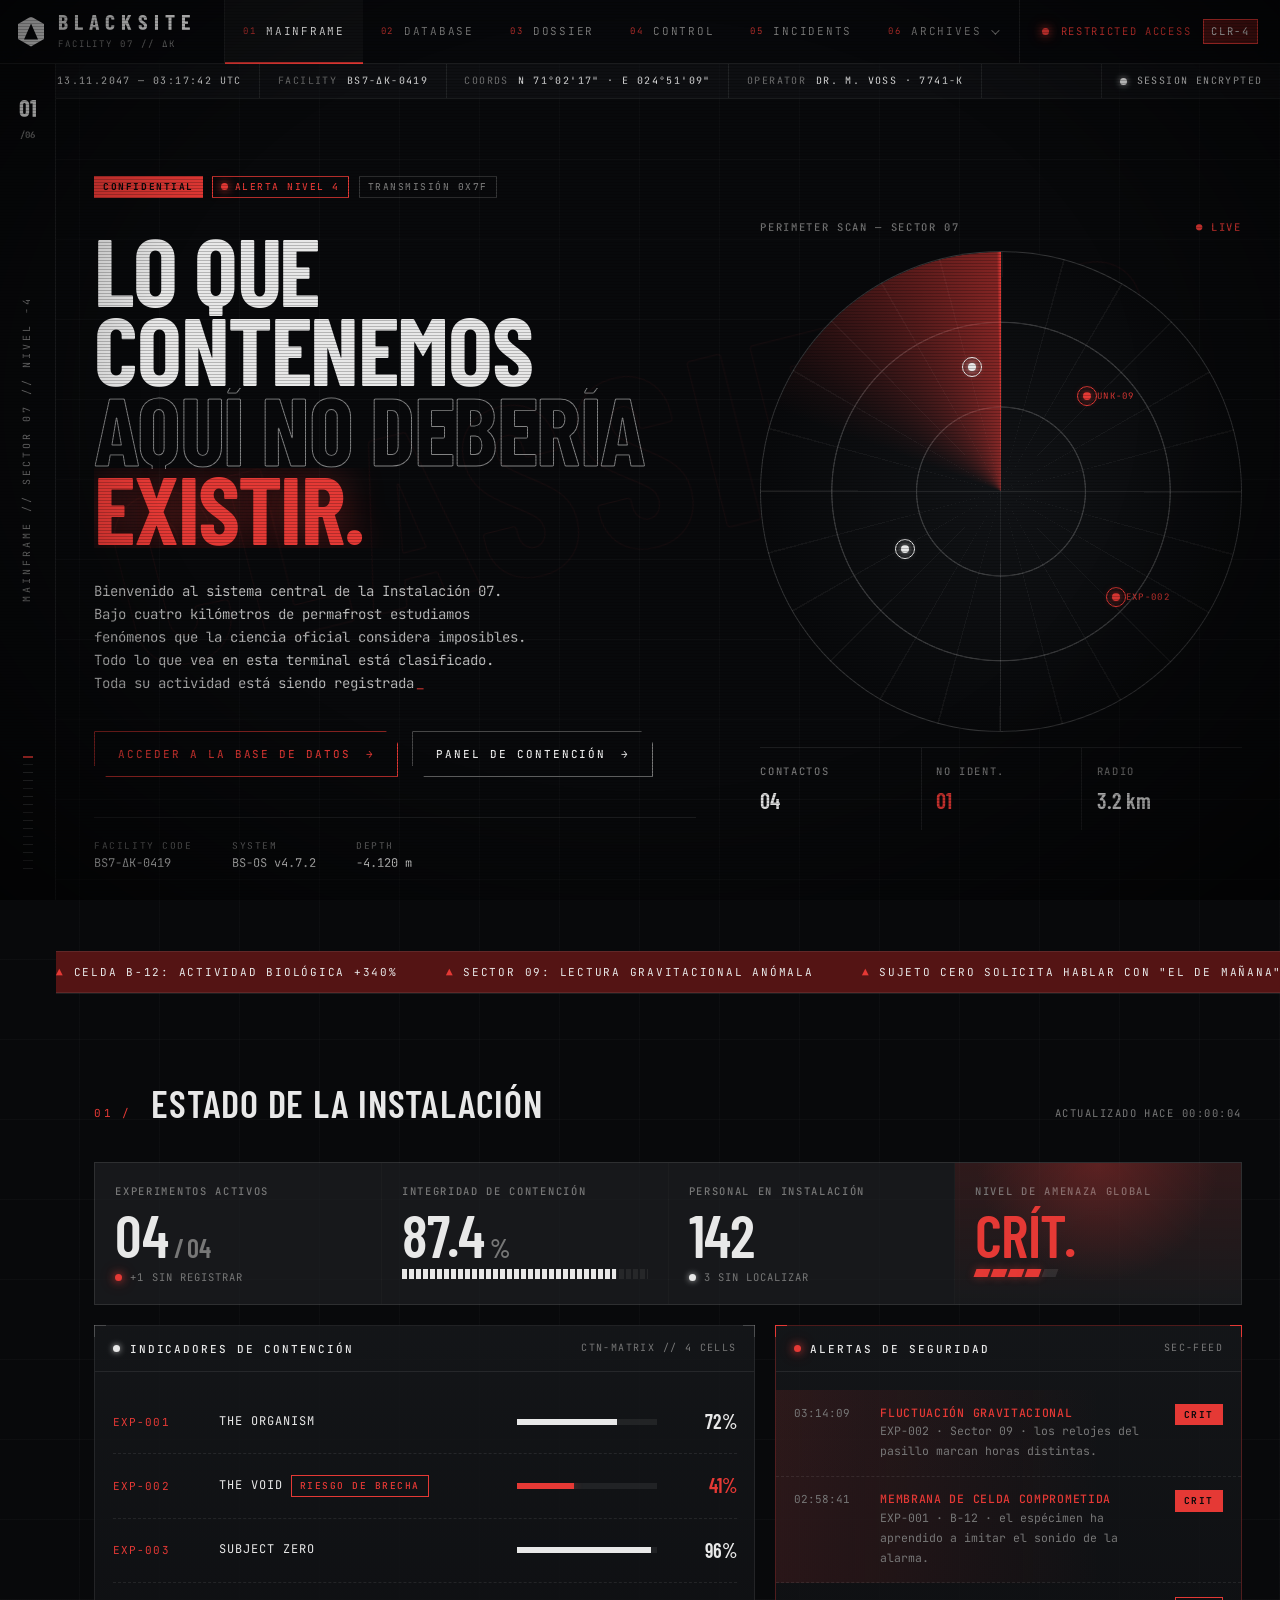
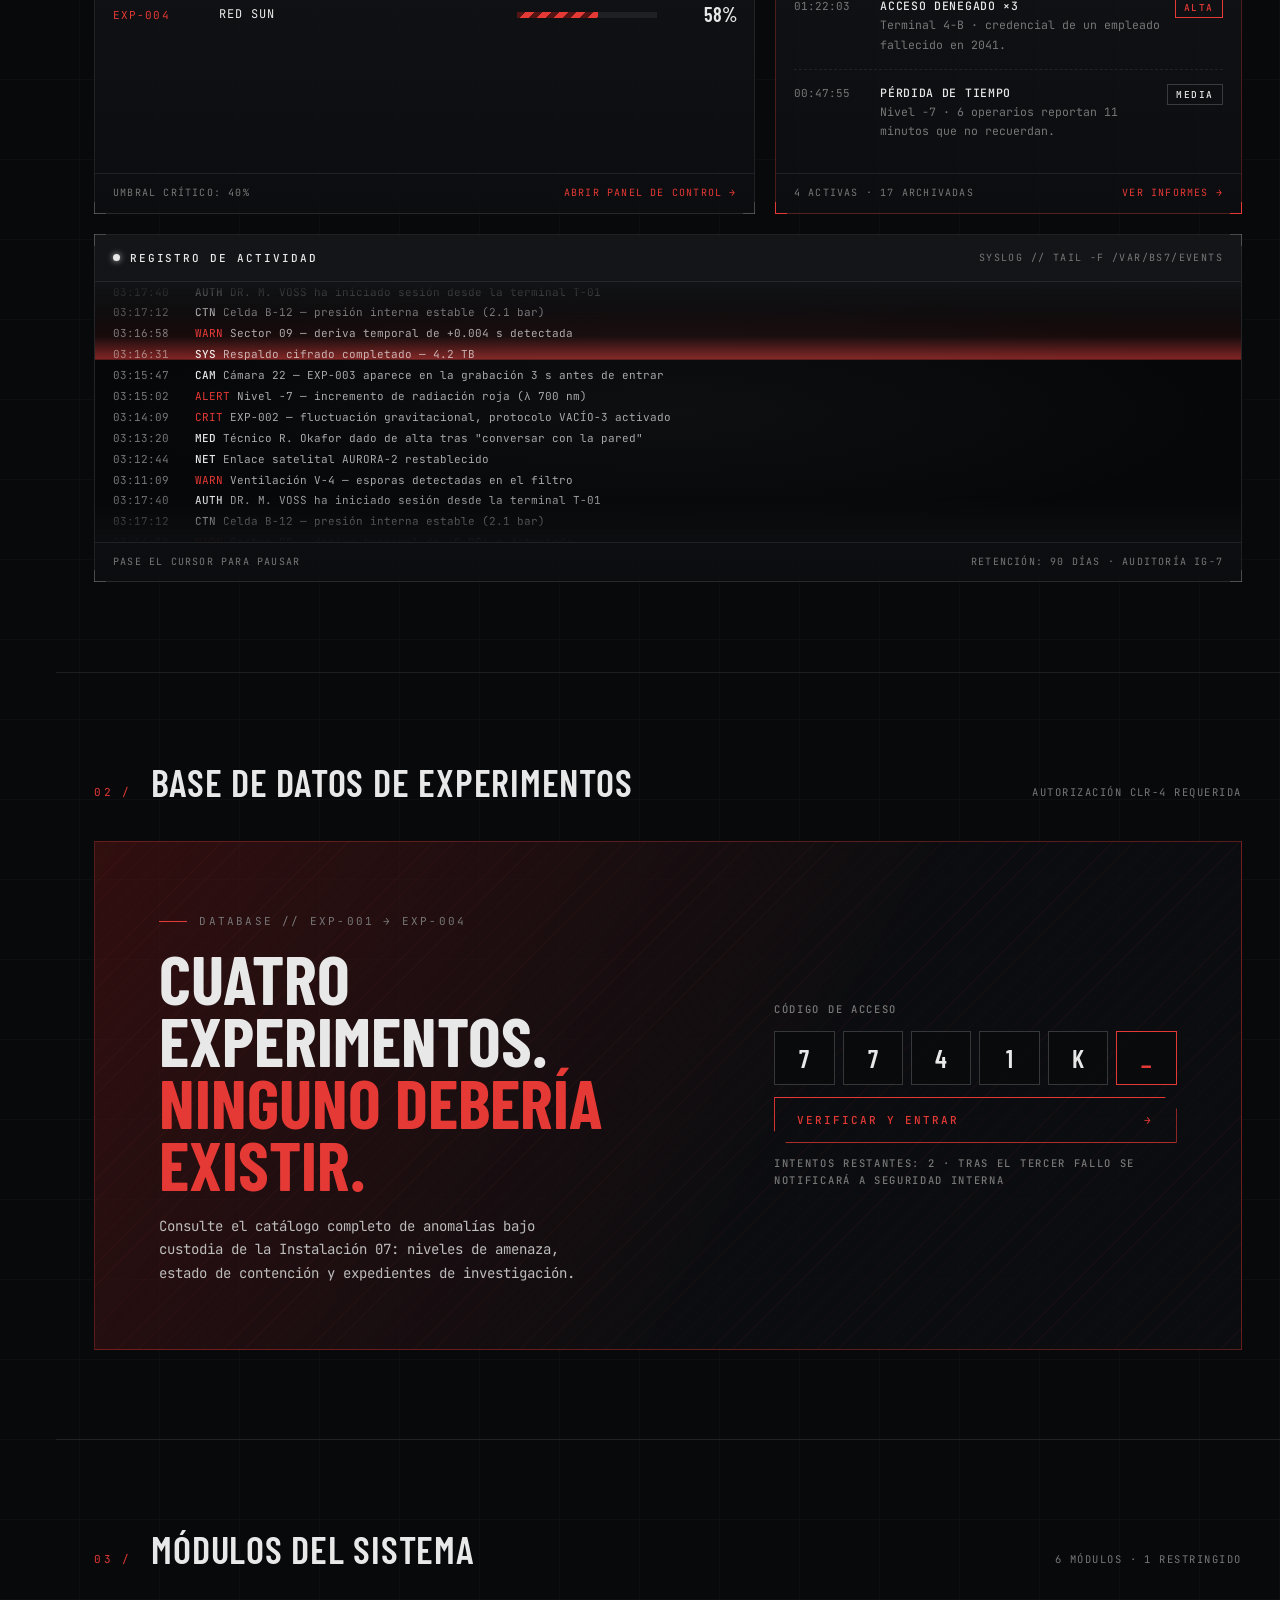
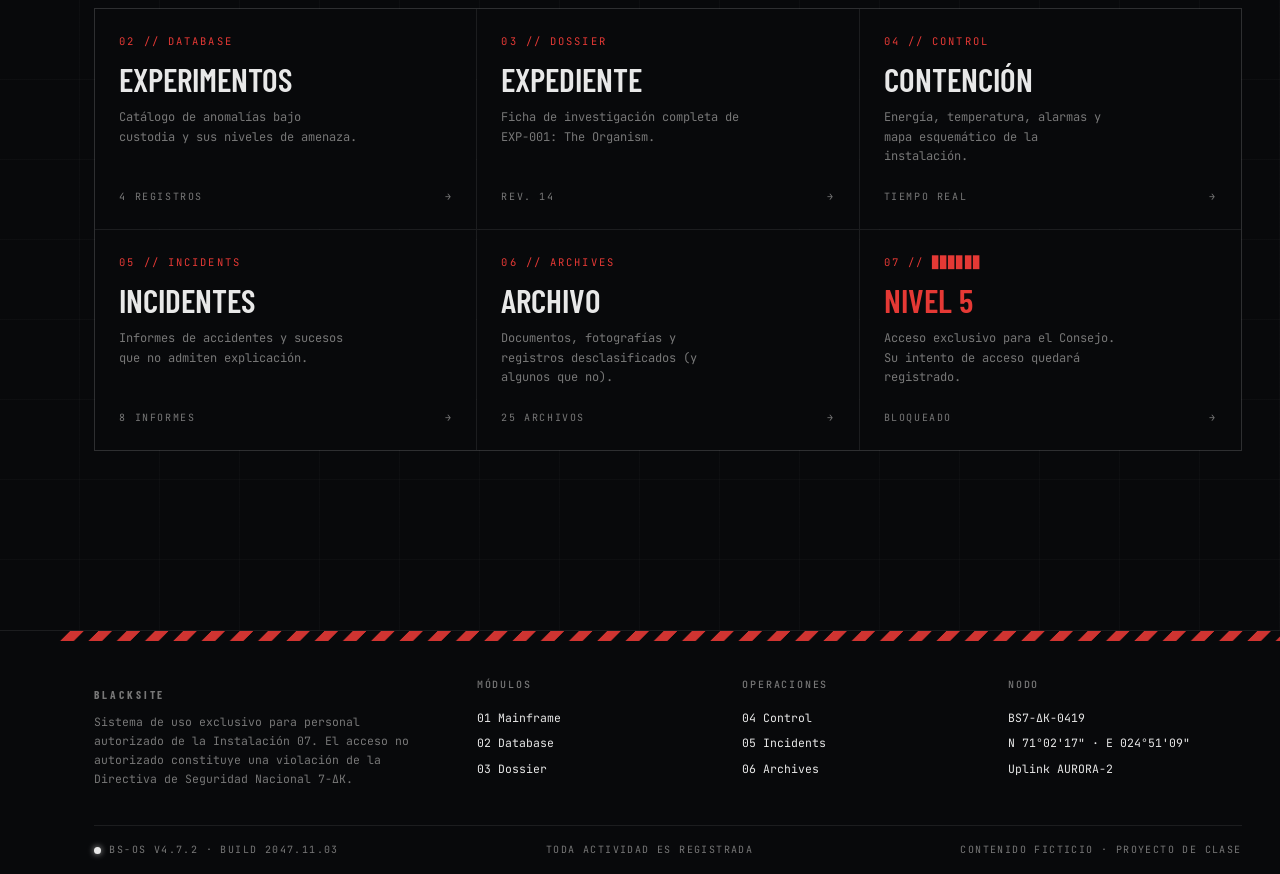
==== index.html @ 1d500f85 "feat: initial commit" ====
<!DOCTYPE html>
<html lang="es">
<head>
  <meta charset="UTF-8">
  <meta name="viewport" content="width=device-width, initial-scale=1">
  <meta name="description" content="BLACKSITE — Sistema interno de la Instalación 07. Acceso restringido.">
  <title>MAINFRAME · BLACKSITE</title>
  <link rel="preconnect" href="https://fonts.googleapis.com">
  <link rel="preconnect" href="https://fonts.gstatic.com" crossorigin>
  <link rel="stylesheet" href="https://fonts.googleapis.com/css2?family=Barlow+Condensed:wght@400;500;600;700&family=JetBrains+Mono:wght@400;500;700&display=swap">
  <link rel="stylesheet" href="css/style.css">
</head>
<body>

  <a class="skip-link" href="#main">Saltar al contenido</a>

  <!-- Secuencia de arranque del sistema (solo en el Mainframe) -->
  <div class="boot" aria-hidden="true">
    <div class="boot__inner">
      <p class="boot__logo">BLACKSITE</p>
      <p class="boot__line">&gt; INIT KERNEL ............ <span>BS-OS 4.7.2</span></p>
      <p class="boot__line">&gt; VERIFYING BIOMETRICS ... <span>OK</span></p>
      <p class="boot__line">&gt; CLEARANCE LEVEL ....... <span>4 / 5</span></p>
      <p class="boot__line">&gt; DECRYPTING MAINFRAME .. <span>AES-1024</span></p>
      <p class="boot__line">&gt; WARNING: 1 ANOMALÍA SIN REGISTRAR EN SECTOR 09</p>
      <div class="boot__bar"></div>
    </div>
  </div>
  <div class="loadbar" aria-hidden="true"></div>
  <div class="watermark" aria-hidden="true">CLASSIFIED</div>

  <!-- ===================== BARRA SUPERIOR ===================== -->
  <header class="topbar">
    <a class="brand" href="index.html" aria-label="BLACKSITE — volver al Mainframe">
      <span class="brand__mark" aria-hidden="true"></span>
      <span>
        <span class="brand__name">BLACKSITE</span>
        <span class="brand__sub">FACILITY 07 // ΔK</span>
      </span>
    </a>

    <input type="checkbox" id="nav-toggle" class="nav-toggle" aria-label="Abrir menú">
    <label for="nav-toggle" class="nav-burger" aria-hidden="true"><span class="nav-burger__icon"></span>MENU</label>

    <nav class="nav" aria-label="Navegación principal">
      <ul class="nav__list">
        <li class="nav__item"><a class="nav__link" href="index.html" aria-current="page"><span class="nav__num">01</span>Mainframe</a></li>
        <li class="nav__item"><a class="nav__link" href="experiments.html"><span class="nav__num">02</span>Database</a></li>
        <li class="nav__item"><a class="nav__link" href="dossier.html"><span class="nav__num">03</span>Dossier</a></li>
        <li class="nav__item"><a class="nav__link" href="control.html"><span class="nav__num">04</span>Control</a></li>
        <li class="nav__item"><a class="nav__link" href="incidents.html"><span class="nav__num">05</span>Incidents</a></li>
        <li class="nav__item nav__item--drop">
          <a class="nav__link" href="archives.html" aria-haspopup="true"><span class="nav__num">06</span>Archives <span class="nav__caret" aria-hidden="true"></span></a>
          <div class="dropdown">
            <a class="dropdown__link" href="archives.html#documents"><span>06.1</span>Documentos<span>12</span></a>
            <a class="dropdown__link" href="archives.html#photos"><span>06.2</span>Fotografías<span>06</span></a>
            <a class="dropdown__link" href="archives.html#logs"><span>06.3</span>Registros de audio<span>03</span></a>
            <a class="dropdown__link" href="archives.html#locked"><span>06.4</span>Expedientes bloqueados<span>04</span></a>
          </div>
        </li>
      </ul>
    </nav>

    <div class="access" role="status">
      <span class="led led--red led--blink" aria-hidden="true"></span>
      <span class="access__text">Restricted access</span>
      <span class="access__lvl">CLR-4</span>
    </div>
  </header>

  <!-- Metabarra: fecha, código de instalación, coordenadas -->
  <div class="metabar" aria-label="Datos de sesión">
    <div class="metabar__item"><span class="metabar__key">Date</span><span class="metabar__val">13.11.2047 — 03:17:42 UTC</span></div>
    <div class="metabar__item"><span class="metabar__key">Facility</span><span class="metabar__val">BS7-ΔK-0419</span></div>
    <div class="metabar__item"><span class="metabar__key">Coords</span><span class="metabar__val">N 71°02'17" · E 024°51'09"</span></div>
    <div class="metabar__item"><span class="metabar__key">Operator</span><span class="metabar__val">DR. M. VOSS · 7741-K</span></div>
    <div class="metabar__item"><span class="led led--on led--pulse" aria-hidden="true"></span><span class="metabar__val">Session encrypted</span></div>
  </div>

  <!-- Raíl lateral -->
  <aside class="rail" aria-hidden="true">
    <span class="rail__num">01<small>/06</small></span>
    <span class="rail__text">Mainframe // Sector 07 // Nivel −4</span>
    <span class="rail__ticks"></span>
  </aside>

  <main id="main" class="page">

    <!-- ===================== HERO ===================== -->
    <section class="hero container" aria-labelledby="hero-title">
      <div class="hero__grid">
        <div class="hero__copy">
          <div class="hero__status">
            <span class="tag tag--solid">Confidential</span>
            <span class="tag tag--red"><span class="led led--red led--blink" aria-hidden="true"></span>Alerta nivel 4</span>
            <span class="tag tag--ghost">Transmisión 0x7F</span>
          </div>

          <h1 id="hero-title" class="hero__title">
            <span class="line">Lo que contenemos</span>
            <span class="line line--outline">aquí no debería</span>
            <span class="line"><span class="glitch text-red" data-text="existir.">existir.</span></span>
          </h1>

          <p class="hero__lead">
            Bienvenido al sistema central de la Instalación 07. Bajo cuatro kilómetros de
            permafrost estudiamos fenómenos que la ciencia oficial considera imposibles.
            Todo lo que vea en esta terminal está clasificado. Toda su actividad está siendo
            registrada<span class="cursor"></span>
          </p>

          <div class="hero__actions">
            <a class="btn btn--primary" href="experiments.html">Acceder a la base de datos <span class="btn__arrow" aria-hidden="true">→</span></a>
            <a class="btn btn--ghost" href="control.html">Panel de contención <span class="btn__arrow" aria-hidden="true">→</span></a>
          </div>

          <dl class="hero__codes">
            <div><dt>Facility code</dt><dd>BS7-ΔK-0419</dd></div>
            <div><dt>System</dt><dd>BS-OS v4.7.2</dd></div>
            <div><dt>Depth</dt><dd>−4.120 m</dd></div>
          </dl>
        </div>

        <!-- Radar de perímetro -->
        <div class="hero__visual" aria-label="Escáner de perímetro del sector 07">
          <div class="hero__visual-meta">
            <span class="label">Perimeter scan — sector 07</span>
            <span class="label text-red blink">● Live</span>
          </div>
          <div class="radar" role="img" aria-label="Radar con tres señales detectadas, una sin identificar">
            <div class="radar__sweep"></div>
            <span class="radar__blip" style="--x:68%; --y:30%; --d:.5s"></span>
            <span class="radar__label" style="--x:68%; --y:30%">UNK-09</span>
            <span class="radar__blip radar__blip--white" style="--x:30%; --y:62%; --d:2.4s"></span>
            <span class="radar__blip radar__blip--white" style="--x:44%; --y:24%; --d:3.6s"></span>
            <span class="radar__blip" style="--x:74%; --y:72%; --d:1.2s"></span>
            <span class="radar__label" style="--x:74%; --y:72%">EXP-002</span>
          </div>
          <div class="hero__visual-foot">
            <div><span class="label">Contactos</span><strong>04</strong></div>
            <div><span class="label">No ident.</span><strong class="text-red">01</strong></div>
            <div><span class="label">Radio</span><strong>3.2 km</strong></div>
          </div>
        </div>
      </div>
    </section>

    <!-- Ticker de alertas -->
    <div class="ticker" aria-label="Alertas en curso">
      <div class="ticker__track">
        <span>Celda B-12: actividad biológica +340%</span>
        <span>Sector 09: lectura gravitacional anómala</span>
        <span>Sujeto cero solicita hablar con "el de mañana"</span>
        <span>Nivel −7: el sol rojo ha vuelto a salir a las 03:00</span>
        <span>Puerta 7-C sellada por protocolo</span>
        <span>Recordatorio: no mire directamente a EXP-002</span>
        <span aria-hidden="true">Celda B-12: actividad biológica +340%</span>
        <span aria-hidden="true">Sector 09: lectura gravitacional anómala</span>
        <span aria-hidden="true">Sujeto cero solicita hablar con "el de mañana"</span>
        <span aria-hidden="true">Nivel −7: el sol rojo ha vuelto a salir a las 03:00</span>
        <span aria-hidden="true">Puerta 7-C sellada por protocolo</span>
        <span aria-hidden="true">Recordatorio: no mire directamente a EXP-002</span>
      </div>
    </div>

    <!-- ===================== 01 · ESTADO DE LA INSTALACIÓN ===================== -->
    <section class="section container" aria-labelledby="status-title">
      <header class="section-head">
        <span class="section-head__num">01 /</span>
        <h2 id="status-title" class="section-head__title">Estado de la instalación</h2>
        <span class="section-head__meta">Actualizado hace 00:00:04</span>
      </header>

      <div class="stats-grid">
        <article class="stat">
          <span class="label">Experimentos activos</span>
          <span class="stat__value">04<span class="stat__unit">/ 04</span></span>
          <span class="stat__note"><span class="led led--red led--blink" aria-hidden="true"></span>+1 sin registrar</span>
        </article>
        <article class="stat">
          <span class="label">Integridad de contención</span>
          <span class="stat__value">87.4<span class="stat__unit">%</span></span>
          <div class="bar bar--seg bar--live"><span class="bar__fill" style="--value:87%"></span></div>
        </article>
        <article class="stat">
          <span class="label">Personal en instalación</span>
          <span class="stat__value">142</span>
          <span class="stat__note"><span class="led led--on" aria-hidden="true"></span>3 sin localizar</span>
        </article>
        <article class="stat stat--alert alarm-flash">
          <span class="label">Nivel de amenaza global</span>
          <span class="stat__value">CRÍT.</span>
          <span class="threat" data-level="4" aria-label="Amenaza 4 de 5"><span></span><span></span><span></span><span></span><span></span></span>
        </article>
      </div>

      <div class="home-grid">
        <!-- Indicadores de contención -->
        <article class="panel home-grid__containment">
          <header class="panel__head">
            <h3 class="panel__title"><span class="led led--on" aria-hidden="true"></span>Indicadores de contención</h3>
            <span class="panel__code">CTN-MATRIX // 4 CELLS</span>
          </header>
          <div class="panel__body">
            <div class="containment-row">
              <span class="containment-row__id">EXP-001</span>
              <span class="containment-row__name">The Organism</span>
              <div class="bar bar--live"><span class="bar__fill" style="--value:72%"></span></div>
              <span class="containment-row__pct">72%</span>
            </div>
            <div class="containment-row">
              <span class="containment-row__id">EXP-002</span>
              <span class="containment-row__name">The Void <span class="tag tag--red">Riesgo de brecha</span></span>
              <div class="bar bar--red bar--live"><span class="bar__fill" style="--value:41%; --delay:.4s"></span></div>
              <span class="containment-row__pct text-red">41%</span>
            </div>
            <div class="containment-row">
              <span class="containment-row__id">EXP-003</span>
              <span class="containment-row__name">Subject Zero</span>
              <div class="bar"><span class="bar__fill" style="--value:96%; --delay:.6s"></span></div>
              <span class="containment-row__pct">96%</span>
            </div>
            <div class="containment-row">
              <span class="containment-row__id">EXP-004</span>
              <span class="containment-row__name">Red Sun</span>
              <div class="bar bar--striped"><span class="bar__fill" style="--value:58%; --delay:.8s"></span></div>
              <span class="containment-row__pct">58%</span>
            </div>
          </div>
          <footer class="panel__foot">
            <span>Umbral crítico: 40%</span>
            <a href="control.html" class="text-red">Abrir panel de control →</a>
          </footer>
        </article>

        <!-- Alertas de seguridad -->
        <article class="panel panel--alert home-grid__alerts">
          <header class="panel__head">
            <h3 class="panel__title"><span class="led led--red led--blink" aria-hidden="true"></span>Alertas de seguridad</h3>
            <span class="panel__code">SEC-FEED</span>
          </header>
          <div class="panel__body">
            <ul class="alert-list">
              <li class="alert alert--critical">
                <time class="alert__time">03:14:09</time>
                <p class="alert__msg"><strong>Fluctuación gravitacional</strong><span>EXP-002 · Sector 09 · los relojes del pasillo marcan horas distintas.</span></p>
                <span class="tag tag--solid">Crit</span>
              </li>
              <li class="alert alert--critical">
                <time class="alert__time">02:58:41</time>
                <p class="alert__msg"><strong>Membrana de celda comprometida</strong><span>EXP-001 · B-12 · el espécimen ha aprendido a imitar el sonido de la alarma.</span></p>
                <span class="tag tag--solid">Crit</span>
              </li>
              <li class="alert">
                <time class="alert__time">01:22:03</time>
                <p class="alert__msg"><strong>Acceso denegado ×3</strong><span>Terminal 4-B · credencial de un empleado fallecido en 2041.</span></p>
                <span class="tag tag--red">Alta</span>
              </li>
              <li class="alert">
                <time class="alert__time">00:47:55</time>
                <p class="alert__msg"><strong>Pérdida de tiempo</strong><span>Nivel −7 · 6 operarios reportan 11 minutos que no recuerdan.</span></p>
                <span class="tag">Media</span>
              </li>
            </ul>
          </div>
          <footer class="panel__foot">
            <span>4 activas · 17 archivadas</span>
            <a href="incidents.html" class="text-red">Ver informes →</a>
          </footer>
        </article>

        <!-- Registro de actividad (pantalla de monitorización) -->
        <article class="panel home-grid__log">
          <header class="panel__head">
            <h3 class="panel__title"><span class="led led--on led--pulse" aria-hidden="true"></span>Registro de actividad</h3>
            <span class="panel__code">SYSLOG // TAIL -F /VAR/BS7/EVENTS</span>
          </header>
          <div class="monitor scan" aria-label="Registro de eventos del sistema">
            <div class="monitor__feed">
              <p class="monitor__line"><time>03:17:40</time><span><b>AUTH</b> DR. M. VOSS ha iniciado sesión desde la terminal T-01</span></p>
              <p class="monitor__line"><time>03:17:12</time><span><b>CTN</b> Celda B-12 — presión interna estable (2.1 bar)</span></p>
              <p class="monitor__line"><time>03:16:58</time><span><em>WARN</em> Sector 09 — deriva temporal de +0.004 s detectada</span></p>
              <p class="monitor__line"><time>03:16:31</time><span><b>SYS</b> Respaldo cifrado completado — 4.2 TB</span></p>
              <p class="monitor__line"><time>03:15:47</time><span><b>CAM</b> Cámara 22 — EXP-003 aparece en la grabación 3 s antes de entrar</span></p>
              <p class="monitor__line"><time>03:15:02</time><span><em>ALERT</em> Nivel −7 — incremento de radiación roja (λ 700 nm)</span></p>
              <p class="monitor__line"><time>03:14:09</time><span><em>CRIT</em> EXP-002 — fluctuación gravitacional, protocolo VACÍO-3 activado</span></p>
              <p class="monitor__line"><time>03:13:20</time><span><b>MED</b> Técnico R. Okafor dado de alta tras "conversar con la pared"</span></p>
              <p class="monitor__line"><time>03:12:44</time><span><b>NET</b> Enlace satelital AURORA-2 restablecido</span></p>
              <p class="monitor__line"><time>03:11:09</time><span><em>WARN</em> Ventilación V-4 — esporas detectadas en el filtro</span></p>
              <!-- Duplicado para el scroll infinito -->
              <p class="monitor__line" aria-hidden="true"><time>03:17:40</time><span><b>AUTH</b> DR. M. VOSS ha iniciado sesión desde la terminal T-01</span></p>
              <p class="monitor__line" aria-hidden="true"><time>03:17:12</time><span><b>CTN</b> Celda B-12 — presión interna estable (2.1 bar)</span></p>
              <p class="monitor__line" aria-hidden="true"><time>03:16:58</time><span><em>WARN</em> Sector 09 — deriva temporal de +0.004 s detectada</span></p>
              <p class="monitor__line" aria-hidden="true"><time>03:16:31</time><span><b>SYS</b> Respaldo cifrado completado — 4.2 TB</span></p>
              <p class="monitor__line" aria-hidden="true"><time>03:15:47</time><span><b>CAM</b> Cámara 22 — EXP-003 aparece en la grabación 3 s antes de entrar</span></p>
              <p class="monitor__line" aria-hidden="true"><time>03:15:02</time><span><em>ALERT</em> Nivel −7 — incremento de radiación roja (λ 700 nm)</span></p>
              <p class="monitor__line" aria-hidden="true"><time>03:14:09</time><span><em>CRIT</em> EXP-002 — fluctuación gravitacional, protocolo VACÍO-3 activado</span></p>
              <p class="monitor__line" aria-hidden="true"><time>03:13:20</time><span><b>MED</b> Técnico R. Okafor dado de alta tras "conversar con la pared"</span></p>
              <p class="monitor__line" aria-hidden="true"><time>03:12:44</time><span><b>NET</b> Enlace satelital AURORA-2 restablecido</span></p>
              <p class="monitor__line" aria-hidden="true"><time>03:11:09</time><span><em>WARN</em> Ventilación V-4 — esporas detectadas en el filtro</span></p>
            </div>
          </div>
          <footer class="panel__foot">
            <span>Pase el cursor para pausar</span>
            <span>Retención: 90 días · Auditoría IG-7</span>
          </footer>
        </article>
      </div>
    </section>

    <!-- ===================== 02 · ACCESO A LA BASE DE DATOS ===================== -->
    <section class="section container" aria-labelledby="db-title">
      <header class="section-head">
        <span class="section-head__num">02 /</span>
        <h2 id="db-title" class="section-head__title">Base de datos de experimentos</h2>
        <span class="section-head__meta">Autorización CLR-4 requerida</span>
      </header>

      <div class="access-cta">
        <div>
          <span class="kicker">Database // EXP-001 → EXP-004</span>
          <p class="access-cta__title" style="margin-top:1rem">Cuatro experimentos.<br><span class="text-red">Ninguno debería existir.</span></p>
          <p class="page-lead" style="margin-top:1.25rem">
            Consulte el catálogo completo de anomalías bajo custodia de la Instalación 07:
            niveles de amenaza, estado de contención y expedientes de investigación.
          </p>
        </div>
        <div class="access-cta__keypad">
          <span class="label">Código de acceso</span>
          <div class="code-input" aria-hidden="true">
            <span>7</span><span>7</span><span>4</span><span>1</span><span>K</span><span>_</span>
          </div>
          <a class="btn btn--primary btn--block" href="experiments.html">Verificar y entrar <span class="btn__arrow" aria-hidden="true">→</span></a>
          <span class="label">Intentos restantes: 2 · Tras el tercer fallo se notificará a Seguridad Interna</span>
        </div>
      </div>
    </section>

    <!-- ===================== 03 · MÓDULOS DEL SISTEMA ===================== -->
    <section class="section container" aria-labelledby="mod-title">
      <header class="section-head">
        <span class="section-head__num">03 /</span>
        <h2 id="mod-title" class="section-head__title">Módulos del sistema</h2>
        <span class="section-head__meta">6 módulos · 1 restringido</span>
      </header>

      <nav class="modules" aria-label="Módulos">
        <a class="module" href="experiments.html">
          <span class="module__num">02 // DATABASE</span>
          <span class="module__name">Experimentos</span>
          <span class="module__desc">Catálogo de anomalías bajo custodia y sus niveles de amenaza.</span>
          <span class="module__go"><span>4 registros</span><span>→</span></span>
        </a>
        <a class="module" href="dossier.html">
          <span class="module__num">03 // DOSSIER</span>
          <span class="module__name">Expediente</span>
          <span class="module__desc">Ficha de investigación completa de EXP-001: The Organism.</span>
          <span class="module__go"><span>Rev. 14</span><span>→</span></span>
        </a>
        <a class="module" href="control.html">
          <span class="module__num">04 // CONTROL</span>
          <span class="module__name">Contención</span>
          <span class="module__desc">Energía, temperatura, alarmas y mapa esquemático de la instalación.</span>
          <span class="module__go"><span>Tiempo real</span><span>→</span></span>
        </a>
        <a class="module" href="incidents.html">
          <span class="module__num">05 // INCIDENTS</span>
          <span class="module__name">Incidentes</span>
          <span class="module__desc">Informes de accidentes y sucesos que no admiten explicación.</span>
          <span class="module__go"><span>8 informes</span><span>→</span></span>
        </a>
        <a class="module" href="archives.html">
          <span class="module__num">06 // ARCHIVES</span>
          <span class="module__name">Archivo</span>
          <span class="module__desc">Documentos, fotografías y registros desclasificados (y algunos que no).</span>
          <span class="module__go"><span>25 archivos</span><span>→</span></span>
        </a>
        <a class="module" href="archives.html#locked">
          <span class="module__num">07 // ██████</span>
          <span class="module__name text-red">Nivel 5</span>
          <span class="module__desc">Acceso exclusivo para el Consejo. Su intento de acceso quedará registrado.</span>
          <span class="module__go"><span>Bloqueado</span><span>→</span></span>
        </a>
      </nav>
    </section>

  </main>

  <!-- ===================== BARRA DE ESTADO ===================== -->
  <footer class="statusbar">
    <div class="hazard" aria-hidden="true"></div>
    <div class="container">
      <div class="statusbar__grid">
        <div>
          <p class="statusbar__brand">BLACKSITE</p>
          <p>Sistema de uso exclusivo para personal autorizado de la Instalación 07. El acceso no autorizado constituye una violación de la Directiva de Seguridad Nacional 7-ΔK.</p>
        </div>
        <div>
          <h4>Módulos</h4>
          <ul>
            <li><a href="index.html">01 Mainframe</a></li>
            <li><a href="experiments.html">02 Database</a></li>
            <li><a href="dossier.html">03 Dossier</a></li>
          </ul>
        </div>
        <div>
          <h4>Operaciones</h4>
          <ul>
            <li><a href="control.html">04 Control</a></li>
            <li><a href="incidents.html">05 Incidents</a></li>
            <li><a href="archives.html">06 Archives</a></li>
          </ul>
        </div>
        <div>
          <h4>Nodo</h4>
          <ul>
            <li>BS7-ΔK-0419</li>
            <li>N 71°02'17" · E 024°51'09"</li>
            <li>Uplink AURORA-2</li>
          </ul>
        </div>
      </div>
      <div class="statusbar__bottom">
        <span><span class="led led--on led--pulse" aria-hidden="true"></span>BS-OS v4.7.2 · Build 2047.11.03</span>
        <span>Toda actividad es registrada</span>
        <span>Contenido ficticio · Proyecto de clase</span>
      </div>
    </div>
  </footer>

</body>
</html>
---- css/style.css ----
/* ==========================================================================
   PROJECT: BLACKSITE — Sistema interno de la Instalación 07
   Hoja de estilos única · HTML5 + CSS3 vanilla · sin JavaScript
   --------------------------------------------------------------------------
   ÍNDICE
   00. Tokens de diseño (variables)
   01. Reset y base
   02. Efectos globales (scanlines, viñeta, marca de agua, transiciones,
       arranque del sistema, barra de carga)
   03. Tipografía y utilidades (label, glitch, parpadeo, censura)
   04. Layout (contenedor, secciones, raíl lateral, cabeceras de página)
   05. Barra superior y navegación (dropdown + menú móvil con :checked)
   06. Metabarra (fecha, código de instalación, coordenadas)
   07. Componentes (panel, tag, LED, botones, barras, gauges, monitor,
       radar, baliza, cinta de peligro, modal :target, desplegables,
       interruptores, selector segmentado, sello, visuales)
   08. Página · Mainframe (index)
   09. Página · Database (experiments)
   10. Página · Dossier
   11. Página · Containment Control
   12. Página · Incident Reports
   13. Página · Classified Archives
   14. Barra de estado (footer)
   15. Responsive
   16. Movimiento reducido
   ========================================================================== */


/* ==========================================================================
   00. TOKENS DE DISEÑO
   ========================================================================== */
:root {
  /* Paleta oficial */
  --black: #08090B;
  --graphite: #15171A;
  --steel: #777777;
  --white: #E8E8E8;
  --red: #E53935;
  --red-deep: #541414;

  /* Derivados */
  --ink: #0D0E11;
  --line: rgba(232, 232, 232, .09);
  --line-strong: rgba(232, 232, 232, .2);
  --red-glow: rgba(229, 57, 53, .45);
  --red-soft: rgba(229, 57, 53, .12);
  --accent: var(--red);

  /* Tipografía */
  --font-mono: "JetBrains Mono", ui-monospace, "SFMono-Regular", Menlo, Consolas, monospace;
  --font-cond: "Barlow Condensed", "Arial Narrow", "Roboto Condensed", sans-serif-condensed, sans-serif;

  /* Medidas */
  --topbar-h: 64px;
  --rail-w: 56px;
  --gutter: clamp(16px, 3vw, 40px);
  --maxw: 1440px;
  --radius: 2px;

  /* Movimiento */
  --ease-out: cubic-bezier(.2, .8, .2, 1);
  --ease-snap: cubic-bezier(.7, 0, .2, 1);

  color-scheme: dark;
}

/* Propiedad registrada: permite ANIMAR un número (gauges circulares) */
@property --p {
  syntax: "<number>";
  inherits: true;
  initial-value: 0;
}


/* ==========================================================================
   01. RESET Y BASE
   ========================================================================== */
*,
*::before,
*::after { box-sizing: border-box; }

* { margin: 0; padding: 0; }

html {
  scroll-behavior: smooth;
  -webkit-text-size-adjust: 100%;
  background: var(--black);
}

body {
  min-height: 100vh;
  font-family: var(--font-mono);
  font-size: 14px;
  line-height: 1.65;
  color: var(--white);
  background-color: var(--black);
  /* Retícula técnica muy sutil de fondo */
  background-image:
    linear-gradient(rgba(232, 232, 232, .022) 1px, transparent 1px),
    linear-gradient(90deg, rgba(232, 232, 232, .022) 1px, transparent 1px);
  background-size: 80px 80px;
  background-position: -1px -1px;
  overflow-x: hidden;
  -webkit-font-smoothing: antialiased;
}

img, svg { display: block; max-width: 100%; }
a { color: inherit; text-decoration: none; }
ul, ol { list-style: none; }
button, input, select { font: inherit; color: inherit; }
table { border-collapse: collapse; width: 100%; }

::selection { background: var(--red); color: var(--black); }

/* Foco visible coherente en todo el sistema */
:focus-visible {
  outline: 1px solid var(--red);
  outline-offset: 3px;
}

/* Oculto visualmente pero accesible (inputs de los trucos CSS) */
.visually-hidden {
  position: absolute !important;
  width: 1px; height: 1px;
  overflow: hidden;
  clip-path: inset(50%);
  white-space: nowrap;
}

.skip-link {
  position: fixed;
  top: 8px; left: 8px;
  z-index: 3000;
  padding: .5rem 1rem;
  background: var(--red);
  color: var(--black);
  font-weight: 700;
  transform: translateY(-200%);
  transition: transform .2s;
}
.skip-link:focus { transform: none; }


/* ==========================================================================
   02. EFECTOS GLOBALES
   ========================================================================== */

/* Scanlines de monitor CRT sobre toda la interfaz */
body::before {
  content: "";
  position: fixed;
  inset: 0;
  z-index: 2000;
  pointer-events: none;
  background: repeating-linear-gradient(
    to bottom,
    transparent 0 2px,
    rgba(0, 0, 0, .22) 2px 3px
  );
  mix-blend-mode: multiply;
  animation: crt-flicker 6s steps(1) infinite;
}

/* Viñeta: oscurece los bordes de la "pantalla" */
body::after {
  content: "";
  position: fixed;
  inset: 0;
  z-index: 1999;
  pointer-events: none;
  background: radial-gradient(ellipse at 50% 45%, transparent 55%, rgba(0, 0, 0, .65) 100%);
}

@keyframes crt-flicker {
  0%, 100% { opacity: 1; }
  48%      { opacity: .85; }
  49%      { opacity: 1; }
  92%      { opacity: .9; }
}

/* Marca de agua CLASSIFIED (texto hueco, gigante y girado) */
.watermark {
  position: fixed;
  top: 50%;
  left: 50%;
  z-index: 0;
  pointer-events: none;
  font-family: var(--font-cond);
  font-weight: 700;
  font-size: clamp(6rem, 19vw, 22rem);
  line-height: 1;
  letter-spacing: .04em;
  color: transparent;
  -webkit-text-stroke: 1px rgba(229, 57, 53, .07);
  transform: translate(-50%, -50%) rotate(-14deg);
  white-space: nowrap;
  user-select: none;
}

/* Transiciones entre páginas (View Transitions entre documentos).
   Efecto "apagado/encendido de CRT". Si el navegador no lo soporta,
   se usa la animación de entrada de .page como alternativa. */
@view-transition { navigation: auto; }

::view-transition-old(root) {
  animation: vt-out .32s var(--ease-snap) both;
}
::view-transition-new(root) {
  animation: vt-in .55s var(--ease-out) both;
}
@keyframes vt-out {
  60%  { clip-path: inset(49.5% 0 49.5% 0); filter: brightness(2.5); }
  100% { clip-path: inset(50% 50% 50% 50%); filter: brightness(3); opacity: 0; }
}
@keyframes vt-in {
  0%   { clip-path: inset(49.5% 0 49.5% 0); filter: brightness(3) contrast(2); }
  50%  { clip-path: inset(0 0 0 0); filter: brightness(1.4); }
  100% { filter: none; }
}

/* Entrada de cada página */
.page {
  position: relative;
  z-index: 1;
  /* "backwards" (no "both"): al terminar no deja filter/transform aplicados,
     que convertirían .page en contenedor de los position:fixed (modales) */
  animation: page-in .8s var(--ease-out) backwards;
}
@keyframes page-in {
  from { opacity: 0; transform: translateY(12px); filter: blur(4px); }
}

/* Barra de carga del módulo (todas las páginas) */
.loadbar {
  position: fixed;
  top: 0;
  left: 0;
  right: 0;
  height: 2px;
  z-index: 2100;
  background: var(--red);
  box-shadow: 0 0 12px var(--red);
  transform-origin: left;
  animation: loadbar 1.4s var(--ease-snap) forwards;
  pointer-events: none;
}
@keyframes loadbar {
  0%   { transform: scaleX(0); opacity: 1; }
  70%  { transform: scaleX(1); opacity: 1; }
  100% { transform: scaleX(1); opacity: 0; }
}

/* Secuencia de arranque (solo en el Mainframe) */
.boot {
  position: fixed;
  inset: 0;
  z-index: 2500;
  display: grid;
  place-items: center;
  background: var(--black);
  pointer-events: none;
  animation: boot-out .6s var(--ease-snap) 2.9s forwards;
}
.boot__inner {
  width: min(520px, calc(100% - 32px));
  font-size: 12px;
  color: var(--steel);
}
.boot__logo {
  font-family: var(--font-cond);
  font-size: 2.6rem;
  font-weight: 700;
  letter-spacing: .3em;
  color: var(--white);
  margin-bottom: 1.25rem;
}
.boot__line {
  opacity: 0;
  animation: boot-line .01s forwards;
}
.boot__line:nth-child(2) { animation-delay: .25s; }
.boot__line:nth-child(3) { animation-delay: .6s; }
.boot__line:nth-child(4) { animation-delay: 1s; }
.boot__line:nth-child(5) { animation-delay: 1.4s; }
.boot__line:nth-child(6) { animation-delay: 1.9s; color: var(--red); }
.boot__line span { color: var(--white); }
.boot__bar {
  height: 2px;
  margin-top: 1.25rem;
  background: var(--line);
  overflow: hidden;
}
.boot__bar::after {
  content: "";
  display: block;
  height: 100%;
  background: var(--red);
  transform-origin: left;
  animation: boot-bar 2.4s steps(14) .2s both;
}
@keyframes boot-line { to { opacity: 1; } }
@keyframes boot-bar  { from { transform: scaleX(0); } }
@keyframes boot-out  {
  to { opacity: 0; visibility: hidden; clip-path: inset(50% 0 50% 0); }
}


/* ==========================================================================
   03. TIPOGRAFÍA Y UTILIDADES
   ========================================================================== */
.label {
  font-family: var(--font-mono);
  font-size: 10.5px;
  font-weight: 500;
  letter-spacing: .16em;
  text-transform: uppercase;
  color: var(--steel);
}

.kicker {
  display: inline-flex;
  align-items: center;
  gap: .75rem;
  font-size: 11px;
  letter-spacing: .2em;
  text-transform: uppercase;
  color: var(--steel);
}
.kicker::before {
  content: "";
  width: 28px;
  height: 1px;
  background: var(--red);
}

.display {
  font-family: var(--font-cond);
  font-weight: 700;
  text-transform: uppercase;
  line-height: .9;
  letter-spacing: -.005em;
}

.text-red   { color: var(--red); }
.text-white { color: var(--white); }
.muted      { color: var(--steel); }
.mono-small { font-size: 11px; letter-spacing: .08em; }

/* Parpadeo de terminal */
.blink { animation: blink 1.1s steps(1) infinite; }
@keyframes blink { 50% { opacity: 0; } }

.cursor::after {
  content: "_";
  margin-left: .15em;
  color: var(--red);
  animation: blink .9s steps(1) infinite;
}

/* Efecto GLITCH: dos copias del texto (attr(data-text)) recortadas con
   clip-path en franjas y desplazadas. Se activa a ráfagas. */
.glitch {
  position: relative;
  display: inline-block;
}
.glitch::before,
.glitch::after {
  content: attr(data-text);
  position: absolute;
  inset: 0;
  pointer-events: none;
  opacity: 0;
}
.glitch::before {
  color: var(--red);
  animation: glitch-a 5s steps(1) infinite;
}
.glitch::after {
  color: var(--white);
  mix-blend-mode: difference;
  animation: glitch-b 5s steps(1) infinite;
}
@keyframes glitch-a {
  0%, 86%, 100% { opacity: 0; transform: none; clip-path: inset(0 0 100% 0); }
  87% { opacity: 1; transform: translate(-4px, 1px); clip-path: inset(10% 0 62% 0); }
  89% { opacity: 1; transform: translate(5px, -1px); clip-path: inset(58% 0 12% 0); }
  91% { opacity: 1; transform: translate(-2px, 0);  clip-path: inset(32% 0 40% 0); }
  93% { opacity: 0; }
}
@keyframes glitch-b {
  0%, 87%, 100% { opacity: 0; transform: none; clip-path: inset(0 0 100% 0); }
  88% { opacity: .8; transform: translate(4px, 0);  clip-path: inset(70% 0 4% 0); }
  90% { opacity: .8; transform: translate(-6px, 0); clip-path: inset(4% 0 80% 0); }
  92% { opacity: 0; }
}
/* Glitch continuo al pasar el ratón */
.glitch--hover:hover::before { animation-duration: .6s; }
.glitch--hover:hover::after  { animation-duration: .6s; }

/* Texto censurado: barra blanca que se desclasifica con :hover / :focus */
.redacted {
  position: relative;
  padding: 0 .15em;
  color: transparent;
  background: var(--white);
  cursor: help;
  transition: color .25s, background-color .25s;
  -webkit-box-decoration-break: clone;
          box-decoration-break: clone;
}
.redacted:hover,
.redacted:focus-visible {
  color: var(--red);
  background: var(--red-soft);
  outline: none;
}


/* ==========================================================================
   04. LAYOUT
   ========================================================================== */
.container {
  width: 100%;
  max-width: var(--maxw);
  margin-inline: auto;
  padding-inline: var(--gutter);
}

/* El contenido deja hueco para el raíl lateral fijo en escritorio */
.page {
  padding-left: var(--rail-w);
}

.section {
  padding-block: clamp(48px, 7vw, 96px);
  border-top: 1px solid var(--line);
}

/* Cabecera de sección numerada: 01 / TÍTULO ........ META */
.section-head {
  display: grid;
  grid-template-columns: auto 1fr auto;
  align-items: end;
  gap: 1.25rem;
  margin-bottom: clamp(24px, 4vw, 40px);
}
.section-head__num {
  font-size: 11px;
  color: var(--red);
  letter-spacing: .2em;
}
.section-head__title {
  font-family: var(--font-cond);
  font-size: clamp(1.6rem, 3.2vw, 2.4rem);
  font-weight: 600;
  text-transform: uppercase;
  line-height: 1;
  letter-spacing: .02em;
}
.section-head__meta {
  font-size: 10.5px;
  letter-spacing: .14em;
  text-transform: uppercase;
  color: var(--steel);
  text-align: right;
}

/* Raíl lateral fijo (numeración de módulo + texto vertical) */
.rail {
  position: fixed;
  top: var(--topbar-h);
  bottom: 0;
  left: 0;
  z-index: 40;
  width: var(--rail-w);
  display: flex;
  flex-direction: column;
  align-items: center;
  justify-content: space-between;
  padding-block: 24px;
  border-right: 1px solid var(--line);
  background: var(--black);
}
.rail__num {
  font-family: var(--font-cond);
  font-size: 1.5rem;
  font-weight: 700;
  color: var(--white);
}
.rail__num small {
  display: block;
  font-family: var(--font-mono);
  font-size: 9px;
  color: var(--steel);
  text-align: center;
}
.rail__text {
  writing-mode: vertical-rl;
  transform: rotate(180deg);
  font-size: 10px;
  letter-spacing: .3em;
  text-transform: uppercase;
  color: var(--steel);
}
.rail__ticks {
  width: 10px;
  height: 120px;
  background: repeating-linear-gradient(to bottom, var(--line-strong) 0 1px, transparent 1px 8px);
}
.rail__ticks::after {
  content: "";
  display: block;
  width: 100%;
  height: 2px;
  background: var(--red);
  animation: rail-scan 3s ease-in-out infinite alternate;
}
@keyframes rail-scan { to { transform: translateY(118px); } }

/* Cabecera de página interna */
.page-head {
  position: relative;
  padding-block: clamp(40px, 6vw, 80px) clamp(32px, 4vw, 56px);
}
.crumbs {
  display: flex;
  flex-wrap: wrap;
  gap: .5rem;
  font-size: 10.5px;
  letter-spacing: .16em;
  text-transform: uppercase;
  color: var(--steel);
  margin-bottom: 1.5rem;
}
.crumbs a:hover { color: var(--white); }
.crumbs li + li::before {
  content: "/";
  margin-right: .5rem;
  color: var(--red);
}
.page-title {
  font-family: var(--font-cond);
  font-weight: 700;
  font-size: clamp(3rem, 9vw, 8.5rem);
  line-height: .86;
  text-transform: uppercase;
  letter-spacing: -.01em;
}
.page-title span { color: var(--red); }
.page-head__grid {
  display: grid;
  grid-template-columns: minmax(0, 1.6fr) minmax(0, 1fr);
  gap: clamp(24px, 4vw, 64px);
  align-items: end;
}
.page-lead {
  max-width: 52ch;
  color: #bdbdbd;
  font-size: 14px;
}
.page-meta {
  display: grid;
  grid-template-columns: repeat(3, minmax(0, 1fr));
  margin-top: 2rem;
  border-top: 1px solid var(--line);
  border-bottom: 1px solid var(--line);
}
.page-meta > div {
  padding: .9rem 1rem .9rem 0;
}
.page-meta > div + div {
  padding-left: 1rem;
  border-left: 1px solid var(--line);
}
.page-meta strong {
  display: block;
  font-family: var(--font-cond);
  font-size: 1.6rem;
  font-weight: 600;
  line-height: 1.1;
}


/* ==========================================================================
   05. BARRA SUPERIOR Y NAVEGACIÓN
   ========================================================================== */
.topbar {
  position: sticky;
  top: 0;
  z-index: 100;
  height: var(--topbar-h);
  display: flex;
  align-items: stretch;
  border-bottom: 1px solid var(--line);
  background: rgba(8, 9, 11, .82);
  backdrop-filter: blur(14px) saturate(1.2);
  -webkit-backdrop-filter: blur(14px) saturate(1.2);
}

/* Logotipo: emblema hecho con clip-path + texto */
.brand {
  display: flex;
  align-items: center;
  gap: .85rem;
  padding-inline: 18px 28px;
  border-right: 1px solid var(--line);
  flex-shrink: 0;
}
.brand__mark {
  position: relative;
  width: 26px;
  height: 30px;
  background: var(--white);
  clip-path: polygon(50% 0, 100% 25%, 100% 75%, 50% 100%, 0 75%, 0 25%);
  transition: background-color .3s;
}
.brand__mark::after {
  content: "";
  position: absolute;
  inset: 7px 6px;
  background: var(--black);
  clip-path: polygon(50% 0, 100% 100%, 0 100%);
}
.brand:hover .brand__mark { background: var(--red); }
.brand__name {
  display: block;
  font-family: var(--font-cond);
  font-size: 1.35rem;
  font-weight: 700;
  letter-spacing: .28em;
  line-height: 1;
}
.brand__sub {
  display: block;
  margin-top: 4px;
  font-size: 9px;
  letter-spacing: .22em;
  color: var(--steel);
}

/* Navegación principal */
.nav {
  flex: 1;
  display: flex;
}
.nav__list {
  display: flex;
  align-items: stretch;
  width: 100%;
}
.nav__item {
  position: relative;
  display: flex;
}
.nav__link {
  position: relative;
  display: flex;
  align-items: center;
  gap: .6rem;
  padding-inline: clamp(12px, 1.4vw, 22px);
  font-size: 11px;
  letter-spacing: .16em;
  text-transform: uppercase;
  color: var(--steel);
  background: none;
  border: 0;
  cursor: pointer;
  transition: color .2s, background-color .2s;
}
.nav__num {
  font-size: 9px;
  color: var(--red);
  opacity: .8;
}
/* Línea inferior que se "dibuja" en hover y en la página actual */
.nav__link::after {
  content: "";
  position: absolute;
  left: 0; right: 0; bottom: -1px;
  height: 2px;
  background: var(--red);
  transform: scaleX(0);
  transform-origin: left;
  transition: transform .35s var(--ease-out);
}
.nav__link:hover,
.nav__link:focus-visible,
.nav__link[aria-current="page"] {
  color: var(--white);
  background: rgba(232, 232, 232, .03);
}
.nav__link:hover::after,
.nav__link:focus-visible::after,
.nav__link[aria-current="page"]::after { transform: scaleX(1); }

.nav__caret {
  width: 6px;
  height: 6px;
  border-right: 1px solid currentColor;
  border-bottom: 1px solid currentColor;
  transform: rotate(45deg) translateY(-2px);
  transition: transform .3s;
}

/* Menú desplegable: aparece con :hover y con :focus-within (teclado) */
.dropdown {
  position: absolute;
  top: 100%;
  left: 0;
  min-width: 260px;
  padding: .5rem;
  border: 1px solid var(--line-strong);
  border-top: 2px solid var(--red);
  background: rgba(13, 14, 17, .96);
  backdrop-filter: blur(12px);
  -webkit-backdrop-filter: blur(12px);
  opacity: 0;
  visibility: hidden;
  transform: translateY(8px);
  clip-path: inset(0 0 100% 0);
  transition: opacity .25s, transform .35s var(--ease-out), clip-path .35s var(--ease-out), visibility 0s .35s;
}
.nav__item--drop:hover .dropdown,
.nav__item--drop:focus-within .dropdown {
  opacity: 1;
  visibility: visible;
  transform: none;
  clip-path: inset(0 0 0 0);
  transition: opacity .25s, transform .35s var(--ease-out), clip-path .35s var(--ease-out);
}
.nav__item--drop:hover .nav__caret,
.nav__item--drop:focus-within .nav__caret { transform: rotate(225deg) translateY(-2px); }
.dropdown__link {
  display: grid;
  grid-template-columns: 44px 1fr auto;
  align-items: center;
  gap: .5rem;
  padding: .65rem .75rem;
  font-size: 11px;
  letter-spacing: .1em;
  text-transform: uppercase;
  color: #bdbdbd;
  transition: background-color .2s, color .2s, padding-left .2s;
}
.dropdown__link span:first-child { color: var(--red); font-size: 9.5px; }
.dropdown__link span:last-child  { color: var(--steel); font-size: 9.5px; }
.dropdown__link:hover,
.dropdown__link:focus-visible {
  background: var(--red-soft);
  color: var(--white);
  padding-left: 1rem;
}

/* Indicador de acceso restringido */
.access {
  display: flex;
  align-items: center;
  gap: .75rem;
  padding-inline: 22px;
  border-left: 1px solid var(--line);
  font-size: 10.5px;
  letter-spacing: .16em;
  text-transform: uppercase;
  white-space: nowrap;
  color: var(--red);
}
.access__lvl {
  padding: .15rem .45rem;
  border: 1px solid var(--red);
  color: var(--white);
  background: var(--red-deep);
}

/* Menú móvil: checkbox oculto + label (truco :checked) */
.nav-toggle { position: absolute; opacity: 0; pointer-events: none; }
.nav-burger {
  display: none;
  align-items: center;
  gap: .6rem;
  margin-left: auto;
  padding-inline: 18px;
  border-left: 1px solid var(--line);
  font-size: 10.5px;
  letter-spacing: .2em;
  cursor: pointer;
}
.nav-burger__icon,
.nav-burger__icon::before,
.nav-burger__icon::after {
  display: block;
  width: 18px;
  height: 1px;
  background: var(--white);
  transition: transform .3s, opacity .3s;
}
.nav-burger__icon { position: relative; }
.nav-burger__icon::before,
.nav-burger__icon::after { content: ""; position: absolute; left: 0; }
.nav-burger__icon::before { top: -6px; }
.nav-burger__icon::after  { top: 6px; }
.nav-toggle:checked ~ .nav-burger .nav-burger__icon { background: transparent; }
.nav-toggle:checked ~ .nav-burger .nav-burger__icon::before { transform: translateY(6px) rotate(45deg); background: var(--red); }
.nav-toggle:checked ~ .nav-burger .nav-burger__icon::after  { transform: translateY(-6px) rotate(-45deg); background: var(--red); }
.nav-toggle:focus-visible ~ .nav-burger { outline: 1px solid var(--red); outline-offset: -4px; }


/* ==========================================================================
   06. METABARRA
   ========================================================================== */
.metabar {
  position: relative;
  z-index: 2;
  display: flex;
  flex-wrap: wrap;
  border-bottom: 1px solid var(--line);
  background: rgba(21, 23, 26, .5);
  font-size: 10px;
  letter-spacing: .14em;
  text-transform: uppercase;
}
.metabar__item {
  display: flex;
  gap: .6rem;
  align-items: center;
  padding: .55rem 1.1rem;
  border-right: 1px solid var(--line);
  white-space: nowrap;
}
.metabar__item:last-child { margin-left: auto; border-right: 0; border-left: 1px solid var(--line); }
.metabar__key { color: var(--steel); }
.metabar__val { color: var(--white); }


/* ==========================================================================
   07. COMPONENTES
   ========================================================================== */

/* ---------- 07.1 Panel con esquinas tipo HUD ---------- */
.panel {
  --c: var(--line-strong);
  position: relative;
  display: flex;
  flex-direction: column;
  border: 1px solid var(--line);
  background: linear-gradient(180deg, rgba(21, 23, 26, .92), rgba(13, 14, 17, .92));
  transition: border-color .3s;
}
/* Esquinas: 8 gradientes de 1px formando corchetes */
.panel::before {
  content: "";
  position: absolute;
  inset: -1px;
  pointer-events: none;
  --l: 12px;
  background:
    linear-gradient(var(--c), var(--c)) top left    / var(--l) 1px no-repeat,
    linear-gradient(var(--c), var(--c)) top left    / 1px var(--l) no-repeat,
    linear-gradient(var(--c), var(--c)) top right   / var(--l) 1px no-repeat,
    linear-gradient(var(--c), var(--c)) top right   / 1px var(--l) no-repeat,
    linear-gradient(var(--c), var(--c)) bottom left / var(--l) 1px no-repeat,
    linear-gradient(var(--c), var(--c)) bottom left / 1px var(--l) no-repeat,
    linear-gradient(var(--c), var(--c)) bottom right/ var(--l) 1px no-repeat,
    linear-gradient(var(--c), var(--c)) bottom right/ 1px var(--l) no-repeat;
}
.panel--alert { --c: var(--red); border-color: rgba(229, 57, 53, .3); }
.panel__head {
  display: flex;
  align-items: center;
  justify-content: space-between;
  gap: 1rem;
  padding: .85rem 1.1rem;
  border-bottom: 1px solid var(--line);
}
.panel__title {
  display: flex;
  align-items: center;
  gap: .6rem;
  font-size: 11px;
  font-weight: 500;
  letter-spacing: .18em;
  text-transform: uppercase;
}
.panel__code {
  font-size: 10px;
  letter-spacing: .14em;
  color: var(--steel);
}
.panel__body { padding: 1.1rem; flex: 1; }
.panel__foot {
  display: flex;
  justify-content: space-between;
  gap: 1rem;
  padding: .7rem 1.1rem;
  border-top: 1px solid var(--line);
  font-size: 10px;
  letter-spacing: .12em;
  text-transform: uppercase;
  color: var(--steel);
}

/* ---------- 07.2 Etiquetas ---------- */
.tag {
  display: inline-flex;
  align-items: center;
  gap: .4rem;
  padding: .2rem .5rem;
  border: 1px solid var(--line-strong);
  font-size: 9.5px;
  font-weight: 500;
  letter-spacing: .16em;
  text-transform: uppercase;
  line-height: 1.4;
  white-space: nowrap;
}
.tag--red     { border-color: var(--red); color: var(--red); }
.tag--solid   { border-color: var(--red); background: var(--red); color: var(--black); font-weight: 700; }
.tag--deep    { border-color: var(--red-deep); background: var(--red-deep); color: var(--white); }
.tag--white   { border-color: var(--white); background: var(--white); color: var(--black); font-weight: 700; }
.tag--ghost   { color: var(--steel); }

/* ---------- 07.3 Indicadores luminosos (LED) ---------- */
.led {
  display: inline-block;
  flex-shrink: 0;
  width: 7px;
  height: 7px;
  border-radius: 50%;
  background: #3a3d42;
  box-shadow: inset 0 0 0 1px rgba(255, 255, 255, .06);
}
.led--on  { background: var(--white); box-shadow: 0 0 6px rgba(232, 232, 232, .8); }
.led--red { background: var(--red);   box-shadow: 0 0 8px var(--red), 0 0 16px var(--red-glow); }
.led--blink { animation: led-blink 1s steps(1) infinite; }
.led--pulse { animation: led-pulse 1.6s ease-in-out infinite; }
@keyframes led-blink { 50% { opacity: .15; box-shadow: none; } }
@keyframes led-pulse { 50% { transform: scale(.6); opacity: .5; } }

/* ---------- 07.4 Botones con estados ---------- */
.btn {
  --btn-c: var(--white);
  position: relative;
  display: inline-flex;
  align-items: center;
  justify-content: center;
  gap: .9rem;
  min-height: 46px;
  padding: .75rem 1.4rem;
  font-size: 11px;
  font-weight: 500;
  letter-spacing: .18em;
  text-transform: uppercase;
  color: var(--btn-c);
  border: 1px solid var(--btn-c);
  background:
    linear-gradient(var(--btn-c), var(--btn-c)) left / 0% 100% no-repeat;
  /* Esquina cortada: identidad de los botones del sistema */
  clip-path: polygon(0 0, calc(100% - 12px) 0, 100% 12px, 100% 100%, 12px 100%, 0 calc(100% - 12px));
  cursor: pointer;
  transition: background-size .45s var(--ease-out), color .3s, transform .15s, filter .2s;
}
.btn__arrow {
  display: inline-block;
  transition: transform .35s var(--ease-out);
}
/* Hover: el relleno barre de izquierda a derecha */
.btn:hover,
.btn:focus-visible {
  background-size: 100% 100%;
  color: var(--black);
}
.btn:hover .btn__arrow,
.btn:focus-visible .btn__arrow { transform: translateX(5px); }
/* Active: se "hunde" */
.btn:active { transform: translateY(2px) scale(.99); filter: brightness(.85); }
.btn:focus-visible { outline: none; box-shadow: inset 0 0 0 2px var(--black); }

.btn--primary { --btn-c: var(--red); }
.btn--primary:hover,
.btn--primary:focus-visible { color: var(--black); }
.btn--ghost {
  --btn-c: var(--steel);
  color: var(--white);
}
.btn--ghost:hover,
.btn--ghost:focus-visible { --btn-c: var(--white); }
.btn--sm { min-height: 34px; padding: .4rem .9rem; font-size: 10px; }
.btn--block { width: 100%; justify-content: space-between; }

/* Estado bloqueado: rayado y sin interacción */
.btn--locked,
.btn[aria-disabled="true"] {
  --btn-c: #4a4d52;
  color: var(--steel);
  background: repeating-linear-gradient(-45deg, transparent 0 6px, rgba(232, 232, 232, .05) 6px 12px);
  cursor: not-allowed;
}
.btn--locked:hover { background-size: auto; color: var(--steel); }

/* ---------- 07.5 Barras de progreso ---------- */
.bar {
  position: relative;
  height: 6px;
  background: rgba(232, 232, 232, .07);
  overflow: hidden;
}
.bar__fill {
  display: block;
  height: 100%;
  width: var(--value, 50%);
  background: var(--white);
  animation: bar-fill 1.6s var(--ease-out) both;
  animation-delay: var(--delay, .2s);
}
@keyframes bar-fill { from { width: 0; } }
.bar--red .bar__fill { background: var(--red); box-shadow: 0 0 10px var(--red-glow); }
/* Segmentada (máscara repetida) */
.bar--seg {
  height: 10px;
  -webkit-mask: repeating-linear-gradient(90deg, #000 0 5px, transparent 5px 7px);
          mask: repeating-linear-gradient(90deg, #000 0 5px, transparent 5px 7px);
}
/* Viva: oscila como una lectura en tiempo real */
.bar--live .bar__fill {
  animation:
    bar-fill 1.6s var(--ease-out) both,
    bar-flux 2.8s ease-in-out 1.8s infinite alternate;
}
@keyframes bar-flux {
  30% { width: calc(var(--value) - 6%); }
  60% { width: calc(var(--value) + 3%); }
  to  { width: calc(var(--value) - 2%); }
}
/* Rayada en movimiento (procesos en curso) */
.bar--striped .bar__fill {
  background: repeating-linear-gradient(-45deg, var(--red) 0 6px, var(--red-deep) 6px 12px);
  background-size: 17px 17px;
  animation:
    bar-fill 1.6s var(--ease-out) both,
    stripes .8s linear infinite;
}
@keyframes stripes { to { background-position: 17px 0; } }

.meter {
  display: grid;
  gap: .45rem;
}
.meter + .meter { margin-top: 1rem; }
.meter__row {
  display: flex;
  justify-content: space-between;
  align-items: baseline;
  gap: 1rem;
  font-size: 10.5px;
  letter-spacing: .12em;
  text-transform: uppercase;
}
.meter__row span:first-child { color: var(--steel); }
.meter__row strong { font-weight: 500; }

/* ---------- 07.6 Gauge circular (conic-gradient + @property) ---------- */
.gauge {
  --value: 50;
  --gauge-c: var(--white);
  --p: var(--value);
  position: relative;
  display: grid;
  place-items: center;
  width: 100%;
  max-width: 150px;
  aspect-ratio: 1;
  margin-inline: auto;
  animation: gauge-fill 2s var(--ease-out) .3s both;
}
.gauge::before,
.gauge::after {
  content: "";
  position: absolute;
  border-radius: 50%;
}
/* Anillo de progreso */
.gauge::before {
  inset: 0;
  background: conic-gradient(var(--gauge-c) calc(var(--p) * 1%), rgba(232, 232, 232, .07) 0);
  -webkit-mask: radial-gradient(farthest-side, transparent calc(100% - 6px), #000 calc(100% - 5px));
          mask: radial-gradient(farthest-side, transparent calc(100% - 6px), #000 calc(100% - 5px));
}
/* Anillo interior de marcas */
.gauge::after {
  inset: 12px;
  background: repeating-conic-gradient(rgba(232, 232, 232, .18) 0 1deg, transparent 1deg 10deg);
  -webkit-mask: radial-gradient(farthest-side, transparent calc(100% - 5px), #000 calc(100% - 4px));
          mask: radial-gradient(farthest-side, transparent calc(100% - 5px), #000 calc(100% - 4px));
}
@keyframes gauge-fill { from { --p: 0; } }
.gauge--red { --gauge-c: var(--red); }
.gauge__val {
  position: relative;
  font-family: var(--font-cond);
  font-size: clamp(1.6rem, 2.4vw, 2.1rem);
  font-weight: 600;
  line-height: 1;
  text-align: center;
}
.gauge__val small {
  display: block;
  margin-top: .3rem;
  font-family: var(--font-mono);
  font-size: 9px;
  font-weight: 400;
  letter-spacing: .16em;
  color: var(--steel);
}

/* ---------- 07.7 Indicador de amenaza (5 segmentos) ---------- */
.threat {
  display: inline-flex;
  gap: 3px;
}
.threat span {
  width: 14px;
  height: 8px;
  background: rgba(232, 232, 232, .1);
  transform: skewX(-20deg);
}
.threat[data-level="1"] span:nth-child(-n+1),
.threat[data-level="2"] span:nth-child(-n+2),
.threat[data-level="3"] span:nth-child(-n+3),
.threat[data-level="4"] span:nth-child(-n+4),
.threat[data-level="5"] span:nth-child(-n+5) {
  background: var(--red);
  box-shadow: 0 0 8px var(--red-glow);
}
.threat[data-level="5"] span { animation: blink 1.2s steps(1) infinite; }

/* ---------- 07.8 Estadística ---------- */
.stat {
  position: relative;
  display: flex;
  flex-direction: column;
  gap: .4rem;
  padding: 1.25rem 1.25rem 1.1rem;
  border: 1px solid var(--line);
  background: rgba(21, 23, 26, .6);
  overflow: hidden;
}
.stat__value {
  font-family: var(--font-cond);
  font-size: clamp(2.8rem, 4.6vw, 4.2rem);
  font-weight: 600;
  line-height: .95;
  letter-spacing: -.01em;
}
.stat__unit {
  font-size: .45em;
  color: var(--steel);
  margin-left: .2em;
}
.stat__note {
  display: flex;
  align-items: center;
  gap: .5rem;
  font-size: 10.5px;
  letter-spacing: .1em;
  text-transform: uppercase;
  color: var(--steel);
}
.stat--alert { border-color: rgba(229, 57, 53, .35); background: linear-gradient(180deg, rgba(84, 20, 20, .35), rgba(21, 23, 26, .6)); }
.stat--alert .stat__value { color: var(--red); }

/* ---------- 07.9 Lista de alertas ---------- */
.alert-list { display: grid; }
.alert {
  display: grid;
  grid-template-columns: 72px 1fr auto;
  align-items: start;
  gap: .9rem;
  padding: .85rem 0;
  border-bottom: 1px dashed var(--line);
  font-size: 12px;
}
.alert:last-child { border-bottom: 0; }
.alert__time { color: var(--steel); font-size: 11px; }
.alert__msg strong {
  display: block;
  font-weight: 500;
  letter-spacing: .06em;
  text-transform: uppercase;
  font-size: 11.5px;
}
.alert__msg span { color: var(--steel); font-size: 11.5px; }
.alert--critical .alert__msg strong { color: var(--red); }
.alert--critical { background: linear-gradient(90deg, var(--red-soft), transparent 70%); margin-inline: -1.1rem; padding-inline: 1.1rem; }

/* ---------- 07.10 Monitor (pantalla de registro con scroll infinito) ---------- */
.monitor {
  position: relative;
  height: 260px;
  overflow: hidden;
  background:
    radial-gradient(ellipse at center, rgba(232, 232, 232, .035), transparent 70%),
    #060708;
  font-size: 11px;
  line-height: 1.9;
  color: #a9a9a9;
  -webkit-mask: linear-gradient(transparent, #000 18%, #000 82%, transparent);
          mask: linear-gradient(transparent, #000 18%, #000 82%, transparent);
}
.monitor__feed {
  padding: 0 1.1rem;
  animation: feed 28s linear infinite;
}
.monitor:hover .monitor__feed { animation-play-state: paused; }
@keyframes feed { to { transform: translateY(-50%); } }
.monitor__line { display: grid; grid-template-columns: 70px 1fr; gap: .75rem; white-space: nowrap; }
.monitor__line time { color: var(--steel); }
.monitor__line em { font-style: normal; color: var(--red); }
.monitor__line b { font-weight: 500; color: var(--white); }

/* ---------- 07.11 Efecto de escaneo (línea que barre de arriba abajo) ---------- */
.scan { position: relative; overflow: hidden; }
.scan::after {
  content: "";
  position: absolute;
  left: 0;
  right: 0;
  top: 0;
  height: 30%;
  pointer-events: none;
  background: linear-gradient(to bottom, transparent, rgba(229, 57, 53, .08) 70%, rgba(229, 57, 53, .55) 99%, transparent);
  mix-blend-mode: screen;
  animation: scan 4s cubic-bezier(.5, 0, .5, 1) infinite;
}
@keyframes scan {
  from { transform: translateY(-100%); }
  to   { transform: translateY(340%); }
}

/* ---------- 07.12 Radar ---------- */
.radar {
  position: relative;
  aspect-ratio: 1;
  width: 100%;
  border-radius: 50%;
  overflow: hidden;
  border: 1px solid var(--line-strong);
  background:
    radial-gradient(circle, transparent 0 24.6%, var(--line-strong) 24.8% 25%, transparent 25.2% 49.6%, var(--line-strong) 49.8% 50%, transparent 50.2% 74.6%, var(--line-strong) 74.8% 75%, transparent 75.2%),
    linear-gradient(var(--line), var(--line)) center / 1px 100% no-repeat,
    linear-gradient(var(--line), var(--line)) center / 100% 1px no-repeat,
    repeating-conic-gradient(from 0deg, rgba(232, 232, 232, .05) 0 .4deg, transparent .4deg 15deg),
    radial-gradient(circle, #121417, var(--black) 72%);
}
/* Barrido giratorio con conic-gradient */
.radar__sweep {
  position: absolute;
  inset: 0;
  border-radius: 50%;
  background: conic-gradient(from 0deg, transparent 0 290deg, rgba(229, 57, 53, .06) 300deg, rgba(229, 57, 53, .55) 359deg, var(--red) 360deg);
  animation: spin 4s linear infinite;
}
@keyframes spin { to { transform: rotate(360deg); } }
.radar__blip {
  position: absolute;
  left: var(--x);
  top: var(--y);
  width: 8px;
  height: 8px;
  margin: -4px 0 0 -4px;
  border-radius: 50%;
  background: var(--red);
  box-shadow: 0 0 10px var(--red);
  animation: blip 4s ease-out infinite;
  animation-delay: var(--d, 0s);
}
.radar__blip::after {
  content: "";
  position: absolute;
  inset: -6px;
  border: 1px solid var(--red);
  border-radius: 50%;
  animation: ping 4s ease-out infinite;
  animation-delay: var(--d, 0s);
}
.radar__blip--white { background: var(--white); box-shadow: 0 0 8px var(--white); }
.radar__blip--white::after { border-color: var(--white); }
@keyframes blip {
  0%, 100% { opacity: .1; }
  4%       { opacity: 1; }
  60%      { opacity: .25; }
}
@keyframes ping {
  0%   { transform: scale(.4); opacity: 1; }
  40%  { transform: scale(2.6); opacity: 0; }
  100% { opacity: 0; }
}
.radar__label {
  position: absolute;
  left: var(--x);
  top: var(--y);
  transform: translate(10px, -50%);
  font-size: 9px;
  letter-spacing: .14em;
  color: var(--red);
  white-space: nowrap;
}

/* ---------- 07.13 Baliza de alarma giratoria ---------- */
.beacon {
  --speed: 1.4s;
  position: relative;
  width: 74px;
  height: 74px;
  flex-shrink: 0;
  border-radius: 50%;
  background: radial-gradient(circle at 50% 45%, #ff7a76, var(--red) 40%, var(--red-deep) 75%);
  box-shadow: 0 0 0 6px #1d1f23, 0 0 0 7px var(--line-strong), 0 0 40px var(--red-glow);
  animation: beacon-glow var(--speed) ease-in-out infinite;
}
/* Haz de luz girando */
.beacon::before {
  content: "";
  position: absolute;
  inset: -60px;
  border-radius: 50%;
  background: conic-gradient(from 0deg, transparent 0 30deg, rgba(229, 57, 53, .35) 60deg, transparent 90deg, transparent 210deg, rgba(229, 57, 53, .35) 240deg, transparent 270deg);
  mix-blend-mode: screen;
  animation: spin var(--speed) linear infinite;
  pointer-events: none;
}
.beacon::after {
  content: "";
  position: absolute;
  inset: 22%;
  border-radius: 50%;
  background: radial-gradient(circle, #fff 0 15%, transparent 60%);
  opacity: .8;
}
@keyframes beacon-glow {
  50% { box-shadow: 0 0 0 6px #1d1f23, 0 0 0 7px var(--line-strong), 0 0 90px 10px var(--red-glow); filter: brightness(1.25); }
}

/* Destello rojo de alarma en un contenedor (luces de emergencia) */
.alarm-flash { position: relative; }
.alarm-flash::after {
  content: "";
  position: absolute;
  inset: 0;
  pointer-events: none;
  background: radial-gradient(ellipse at top, rgba(229, 57, 53, .25), transparent 60%);
  animation: alarm-flash 1.4s ease-in-out infinite;
}
@keyframes alarm-flash {
  0%, 100% { opacity: 0; }
  50%      { opacity: 1; }
}

/* ---------- 07.14 Cinta de peligro y ticker de alertas ---------- */
.hazard {
  height: 10px;
  background: repeating-linear-gradient(-45deg, var(--red) 0 10px, var(--black) 10px 20px);
  background-size: 28.28px 28.28px;
  animation: hazard-move 1.2s linear infinite;
  opacity: .9;
}
@keyframes hazard-move { to { background-position: 28.28px 0; } }

.ticker {
  position: relative;
  overflow: hidden;
  border-block: 1px solid var(--line);
  background: var(--red-deep);
  font-size: 11px;
  letter-spacing: .16em;
  text-transform: uppercase;
  white-space: nowrap;
}
.ticker__track {
  display: inline-flex;
  gap: 3rem;
  padding: .7rem 0;
  animation: ticker 40s linear infinite;
}
.ticker__track span::before { content: "▲ "; color: var(--red); }
.ticker:hover .ticker__track { animation-play-state: paused; }
@keyframes ticker { to { transform: translateX(-50%); } }

/* ---------- 07.15 Ventana modal / overlay con :target ---------- */
.modal {
  position: fixed;
  inset: 0;
  z-index: 1500;
  display: grid;
  place-items: center;
  padding: var(--gutter);
  background: rgba(8, 9, 11, .72);
  backdrop-filter: blur(8px) grayscale(.6);
  -webkit-backdrop-filter: blur(8px) grayscale(.6);
  opacity: 0;
  visibility: hidden;
  transition: opacity .3s, visibility 0s .3s;
}
/* TRUCO :target — el enlace href="#id" "abre" el modal; href="#" lo cierra */
.modal:target {
  opacity: 1;
  visibility: visible;
  transition: opacity .3s;
}
.modal__box {
  position: relative;
  width: min(560px, 100%);
  max-height: calc(100vh - 2 * var(--gutter));
  overflow: auto;
  border: 1px solid var(--red);
  background: var(--ink);
  box-shadow: 0 0 0 1px var(--black), 0 30px 80px rgba(0, 0, 0, .8), 0 0 60px rgba(229, 57, 53, .18);
  transform: scale(.94) translateY(20px);
  clip-path: inset(0 0 100% 0);
  transition: transform .5s var(--ease-out), clip-path .5s var(--ease-out);
}
.modal:target .modal__box {
  transform: none;
  clip-path: inset(0 0 0 0);
}
.modal__head {
  display: flex;
  align-items: center;
  justify-content: space-between;
  gap: 1rem;
  padding: .9rem 1.2rem;
  background: var(--red-deep);
  border-bottom: 1px solid var(--red);
  font-size: 11px;
  letter-spacing: .18em;
  text-transform: uppercase;
}
.modal__close {
  display: grid;
  place-items: center;
  width: 30px;
  height: 30px;
  border: 1px solid rgba(232, 232, 232, .3);
  font-size: 14px;
  transition: background-color .2s, color .2s;
}
.modal__close:hover,
.modal__close:focus-visible { background: var(--white); color: var(--black); }
.modal__body { padding: 1.6rem 1.4rem; }
.modal__title {
  font-family: var(--font-cond);
  font-weight: 700;
  font-size: clamp(2rem, 6vw, 3.2rem);
  line-height: .95;
  text-transform: uppercase;
  margin-bottom: 1rem;
}
.modal__body p { color: #bdbdbd; margin-bottom: 1rem; }
.modal__actions {
  display: flex;
  flex-wrap: wrap;
  gap: .75rem;
  margin-top: 1.5rem;
}
.modal--wide .modal__box { width: min(980px, 100%); }

/* ---------- 07.16 Paneles expandibles (<details>) ---------- */
.expand {
  border: 1px solid var(--line);
  background: rgba(21, 23, 26, .6);
  transition: border-color .3s, background-color .3s;
}
.expand + .expand { margin-top: -1px; }
.expand[open] { border-color: var(--line-strong); background: rgba(21, 23, 26, .95); position: relative; z-index: 1; }
.expand__summary {
  display: grid;
  grid-template-columns: auto 1fr auto;
  align-items: center;
  gap: 1rem;
  padding: 1rem 1.1rem;
  cursor: pointer;
  list-style: none;
  transition: background-color .2s;
}
.expand__summary::-webkit-details-marker { display: none; }
.expand__summary:hover { background: rgba(232, 232, 232, .025); }
/* Icono + que gira a × */
.expand__icon {
  position: relative;
  width: 14px;
  height: 14px;
  transition: transform .35s var(--ease-out);
}
.expand__icon::before,
.expand__icon::after {
  content: "";
  position: absolute;
  inset: 50% 0 auto;
  height: 1px;
  background: var(--red);
}
.expand__icon::after { transform: rotate(90deg); }
.expand[open] > .expand__summary .expand__icon { transform: rotate(135deg); }
.expand__body {
  padding: 0 1.1rem 1.25rem;
  animation: expand-in .45s var(--ease-out);
}
@keyframes expand-in {
  from { opacity: 0; transform: translateY(-6px); clip-path: inset(0 0 100% 0); }
  to   { clip-path: inset(0 0 0 0); }
}

/* ---------- 07.17 Interruptores (checkbox + :checked) ---------- */
.switch {
  display: flex;
  align-items: center;
  justify-content: space-between;
  gap: 1rem;
  padding: .8rem 0;
  border-bottom: 1px dashed var(--line);
  cursor: pointer;
  font-size: 11px;
  letter-spacing: .12em;
  text-transform: uppercase;
}
.switch__text small {
  display: block;
  font-size: 9.5px;
  color: var(--steel);
  letter-spacing: .1em;
}
.switch__track {
  position: relative;
  flex-shrink: 0;
  width: 58px;
  height: 26px;
  border: 1px solid var(--line-strong);
  background: var(--black);
  transition: border-color .3s, background-color .3s;
}
.switch__track::before {
  content: "OFF";
  position: absolute;
  right: 7px;
  top: 50%;
  transform: translateY(-50%);
  font-size: 8.5px;
  color: var(--steel);
}
.switch__track::after {
  content: "";
  position: absolute;
  top: 3px;
  left: 3px;
  width: 18px;
  height: 18px;
  background: var(--steel);
  transition: transform .35s var(--ease-snap), background-color .3s;
}
.switch__input:checked + .switch__track {
  border-color: var(--red);
  background: var(--red-deep);
}
.switch__input:checked + .switch__track::before { content: "ON"; left: 8px; right: auto; color: var(--white); }
.switch__input:checked + .switch__track::after {
  transform: translateX(32px);
  background: var(--red);
  box-shadow: 0 0 10px var(--red);
}
.switch__input:focus-visible + .switch__track { outline: 1px solid var(--red); outline-offset: 3px; }

/* ---------- 07.18 Selector segmentado (radios) ---------- */
.segmented {
  display: grid;
  grid-auto-flow: column;
  grid-auto-columns: 1fr;
  border: 1px solid var(--line-strong);
}
.segmented__label {
  display: grid;
  place-items: center;
  padding: .7rem .5rem;
  font-size: 10px;
  letter-spacing: .14em;
  text-transform: uppercase;
  color: var(--steel);
  cursor: pointer;
  transition: background-color .25s, color .25s;
}
.segmented__label + .segmented__input + .segmented__label,
.segmented__input + .segmented__label ~ .segmented__label { border-left: 1px solid var(--line-strong); }
.segmented__label:hover { color: var(--white); }
.segmented__input:checked + .segmented__label {
  background: var(--white);
  color: var(--black);
  font-weight: 700;
}
.segmented__input:focus-visible + .segmented__label { outline: 1px solid var(--red); outline-offset: -4px; }

/* ---------- 07.19 Sello CLASSIFIED ---------- */
.stamp {
  display: inline-block;
  padding: .35rem .9rem;
  border: 3px double var(--red);
  color: var(--red);
  font-family: var(--font-cond);
  font-weight: 700;
  font-size: 1.4rem;
  letter-spacing: .2em;
  text-transform: uppercase;
  transform: rotate(-8deg);
  opacity: .85;
  mix-blend-mode: screen;
  /* textura "tinta gastada" */
  -webkit-mask: repeating-linear-gradient(115deg, #000 0 3px, rgba(0, 0, 0, .65) 3px 5px);
          mask: repeating-linear-gradient(115deg, #000 0 3px, rgba(0, 0, 0, .65) 3px 5px);
}

/* ---------- 07.20 Visuales (imagen real + arte CSS de respaldo) ----------
   Cada visual intenta cargar su imagen de assets/images. Si no existe,
   se ve el "arte" generado con gradientes que hay debajo, de modo que la
   web siempre parece terminada. */
.visual {
  position: relative;
  width: 100%;
  height: 100%;
  min-height: 200px;
  background-color: var(--graphite);
  background-size: cover;
  background-position: center;
  background-repeat: no-repeat;
  filter: grayscale(.85) contrast(1.15) brightness(.8);
}
.visual--organism {
  background-image:
    url("../assets/images/exp-001-organism.jpg"),
    radial-gradient(circle at 48% 52%, rgba(229, 57, 53, .9) 0 4%, transparent 14%),
    radial-gradient(ellipse 30% 22% at 50% 52%, rgba(160, 30, 30, .9), transparent 70%),
    radial-gradient(circle at 30% 38%, rgba(120, 20, 20, .8) 0 6%, transparent 16%),
    radial-gradient(circle at 66% 64%, rgba(140, 24, 24, .8) 0 5%, transparent 15%),
    radial-gradient(circle at 70% 30%, rgba(90, 14, 14, .9) 0 3%, transparent 10%),
    repeating-radial-gradient(circle at 50% 50%, rgba(229, 57, 53, .14) 0 2px, transparent 2px 9px),
    radial-gradient(circle at 50% 50%, #3a0c0c, #120708 55%, var(--black));
}
.visual--void {
  background-image:
    url("../assets/images/exp-002-void.jpg"),
    radial-gradient(circle at 50% 50%, #000 0 17%, rgba(232, 232, 232, .95) 17.6%, rgba(232, 232, 232, .15) 20%, transparent 32%),
    repeating-radial-gradient(circle at 50% 50%, transparent 0 18px, rgba(232, 232, 232, .05) 18px 19px),
    conic-gradient(from 30deg at 50% 50%, #0d0e11, #1d2024, #0d0e11, #24272c, #0d0e11);
}
.visual--subject {
  background-image:
    url("../assets/images/exp-003-subject-zero.jpg"),
    radial-gradient(ellipse 11% 15% at 50% 36%, #9a9a9a, #4a4a4a 70%, transparent 72%),
    radial-gradient(ellipse 30% 26% at 50% 86%, #5c5c5c, #2b2b2b 70%, transparent 72%),
    linear-gradient(90deg, transparent 49.8%, rgba(229, 57, 53, .6) 50%, transparent 50.2%),
    linear-gradient(transparent 35.8%, rgba(229, 57, 53, .6) 36%, transparent 36.2%),
    repeating-linear-gradient(transparent 0 3px, rgba(0, 0, 0, .35) 3px 4px),
    radial-gradient(circle at 50% 40%, #2c2f33, #0b0c0e 70%);
}
.visual--redsun {
  background-image:
    url("../assets/images/exp-004-red-sun.jpg"),
    linear-gradient(to top, #050506 0 22%, transparent 22.2%),
    radial-gradient(circle at 50% 74%, #ffb3b0 0 4%, var(--red) 9%, rgba(229, 57, 53, .55) 15%, rgba(84, 20, 20, .5) 32%, transparent 55%),
    linear-gradient(to top, #2a0a0a, #120708 45%, var(--black));
}
/* Fotografías del archivo */
.visual--photo-1 { background-image: url("../assets/images/archive-01-corridor.jpg"),
    linear-gradient(90deg, transparent 47%, rgba(232, 232, 232, .5) 49% 51%, transparent 53%),
    repeating-linear-gradient(90deg, transparent 0 8%, rgba(232, 232, 232, .06) 8% 8.4%),
    linear-gradient(to bottom, #2d3034, #0d0e11 48%, #1e2024 52%, #08090b); }
.visual--photo-2 { background-image: url("../assets/images/archive-02-specimen.jpg"),
    radial-gradient(ellipse 18% 30% at 50% 55%, rgba(229, 57, 53, .6), transparent 70%),
    linear-gradient(90deg, transparent 30%, rgba(232, 232, 232, .2) 30.4%, transparent 31%, transparent 69%, rgba(232, 232, 232, .2) 69.4%, transparent 70%),
    radial-gradient(circle at 50% 45%, #2b2f33, #0b0c0e 70%); }
.visual--photo-3 { background-image: url("../assets/images/archive-03-surveillance.jpg"),
    radial-gradient(ellipse 6% 14% at 62% 58%, #050505, transparent 75%),
    repeating-linear-gradient(transparent 0 2px, rgba(0, 0, 0, .4) 2px 3px),
    linear-gradient(160deg, #3b3e42, #15171a 60%); }
.visual--photo-4 { background-image: url("../assets/images/archive-04-sky.jpg"),
    radial-gradient(circle at 70% 30%, var(--red) 0 3%, rgba(229, 57, 53, .35) 8%, transparent 25%),
    linear-gradient(to top, #050506 0 18%, transparent 18.5%),
    linear-gradient(to bottom, #120708, #2a0b0b 70%, #0c0607); }
.visual--photo-5 { background-image: url("../assets/images/archive-05-lab.jpg"),
    linear-gradient(transparent 62%, #08090b 62.5%),
    repeating-linear-gradient(90deg, #1b1d21 0 14%, #24272b 14% 15%); }
.visual--photo-6 { background-image: url("../assets/images/archive-06-crater.jpg"),
    radial-gradient(ellipse 40% 18% at 50% 60%, #050505, #1a1a1a 60%, transparent 62%),
    radial-gradient(ellipse 60% 30% at 50% 60%, #3a3a3a, transparent 70%),
    linear-gradient(#22252a, #0c0d0f); }

/* Marco HUD sobre visuales: esquinas, retícula y mira */
.hud-frame {
  position: absolute;
  inset: 14px;
  pointer-events: none;
  --c: rgba(232, 232, 232, .7);
  --l: 18px;
  background:
    linear-gradient(var(--c), var(--c)) top left    / var(--l) 1px no-repeat,
    linear-gradient(var(--c), var(--c)) top left    / 1px var(--l) no-repeat,
    linear-gradient(var(--c), var(--c)) top right   / var(--l) 1px no-repeat,
    linear-gradient(var(--c), var(--c)) top right   / 1px var(--l) no-repeat,
    linear-gradient(var(--c), var(--c)) bottom left / var(--l) 1px no-repeat,
    linear-gradient(var(--c), var(--c)) bottom left / 1px var(--l) no-repeat,
    linear-gradient(var(--c), var(--c)) bottom right/ var(--l) 1px no-repeat,
    linear-gradient(var(--c), var(--c)) bottom right/ 1px var(--l) no-repeat;
}
.crosshair {
  position: absolute;
  left: 50%;
  top: 50%;
  width: 70px;
  height: 70px;
  margin: -35px 0 0 -35px;
  pointer-events: none;
  border: 1px solid rgba(229, 57, 53, .7);
  border-radius: 50%;
  background:
    linear-gradient(var(--red), var(--red)) center / 1px 100% no-repeat,
    linear-gradient(var(--red), var(--red)) center / 100% 1px no-repeat;
  -webkit-mask: radial-gradient(circle, transparent 0 8px, #000 9px);
          mask: radial-gradient(circle, transparent 0 8px, #000 9px);
  animation: crosshair 6s var(--ease-snap) infinite;
}
@keyframes crosshair {
  0%, 100% { transform: translate(0, 0); }
  25% { transform: translate(-18px, 12px); }
  50% { transform: translate(14px, -8px) scale(.9); }
  75% { transform: translate(6px, 16px); }
}
.visual-caption {
  position: absolute;
  left: 18px;
  right: 18px;
  bottom: 16px;
  display: flex;
  justify-content: space-between;
  gap: 1rem;
  font-size: 9.5px;
  letter-spacing: .16em;
  text-transform: uppercase;
  color: rgba(232, 232, 232, .75);
  pointer-events: none;
}
.visual-caption--top { top: 16px; bottom: auto; }

/* Tabla técnica (lista de definiciones) */
.spec { display: grid; }
.spec__row {
  display: grid;
  grid-template-columns: minmax(110px, 40%) 1fr;
  gap: 1rem;
  padding: .7rem 0;
  border-bottom: 1px solid var(--line);
  font-size: 12px;
}
.spec__row dt {
  font-size: 10px;
  letter-spacing: .16em;
  text-transform: uppercase;
  color: var(--steel);
  padding-top: .15rem;
}
.spec__row dd { display: flex; flex-wrap: wrap; align-items: center; gap: .5rem; min-width: 0; overflow-wrap: anywhere; }


/* ==========================================================================
   08. PÁGINA · MAINFRAME (index.html)
   ========================================================================== */
.hero {
  position: relative;
  padding-block: clamp(40px, 6vw, 88px) clamp(48px, 6vw, 96px);
}
.hero__grid {
  display: grid;
  grid-template-columns: minmax(0, 1.25fr) minmax(0, 1fr);
  gap: clamp(32px, 5vw, 88px);
  align-items: center;
}
.hero__status {
  display: flex;
  flex-wrap: wrap;
  gap: .6rem;
  margin-bottom: 2rem;
}
.hero__title {
  font-family: var(--font-cond);
  font-weight: 700;
  font-size: clamp(3.2rem, 7.4vw, 8rem);
  line-height: .84;
  letter-spacing: -.015em;
  text-transform: uppercase;
}
.hero__title .line { display: block; }
.hero__title .line--outline {
  color: transparent;
  -webkit-text-stroke: 1px rgba(232, 232, 232, .55);
}
.hero__title .text-red { text-shadow: 0 0 40px var(--red-glow); }
/* Cada línea del titular entra con un barrido de clip-path */
.hero__title .line {
  animation: reveal-line 1s var(--ease-out) both;
}
.hero__title .line:nth-child(1) { animation-delay: 3.1s; }
.hero__title .line:nth-child(2) { animation-delay: 3.25s; }
.hero__title .line:nth-child(3) { animation-delay: 3.4s; }
@keyframes reveal-line {
  from { clip-path: inset(0 100% 0 0); transform: translateX(-20px); }
  to   { clip-path: inset(0 0 0 0); }
}
.hero__lead {
  max-width: 54ch;
  margin-top: 2rem;
  color: #bdbdbd;
  font-size: 14px;
}
.hero__actions {
  display: flex;
  flex-wrap: wrap;
  gap: .9rem;
  margin-top: 2.25rem;
}
.hero__codes {
  display: grid;
  grid-template-columns: repeat(3, auto);
  justify-content: start;
  gap: .25rem 2.5rem;
  margin-top: 2.5rem;
  padding-top: 1.25rem;
  border-top: 1px solid var(--line);
}
.hero__codes dt { font-size: 9.5px; letter-spacing: .16em; color: var(--steel); text-transform: uppercase; }
.hero__codes dd { font-size: 12px; }

.hero__visual {
  position: relative;
  max-width: 560px;
  width: 100%;
  justify-self: end;
}
.hero__visual-meta {
  display: flex;
  justify-content: space-between;
  margin-bottom: .9rem;
}
.hero__visual-foot {
  display: grid;
  grid-template-columns: repeat(3, 1fr);
  margin-top: .9rem;
  border-top: 1px solid var(--line);
}
.hero__visual-foot div { padding: .7rem 0; }
.hero__visual-foot div + div { padding-left: .9rem; border-left: 1px solid var(--line); }
.hero__visual-foot strong { display: block; font-family: var(--font-cond); font-size: 1.4rem; font-weight: 600; }

/* Rejilla de estadísticas */
.stats-grid {
  display: grid;
  grid-template-columns: repeat(4, minmax(0, 1fr));
  gap: 1px;
  background: var(--line);
  border: 1px solid var(--line);
}
.stats-grid .stat { border: 0; }

/* Rejilla principal de paneles del mainframe */
.home-grid {
  display: grid;
  grid-template-columns: repeat(12, minmax(0, 1fr));
  gap: 20px;
  margin-top: 20px;
}
.home-grid__containment { grid-column: span 7; }
.home-grid__alerts      { grid-column: span 5; }
.home-grid__log         { grid-column: span 12; }

.containment-row {
  display: grid;
  grid-template-columns: 90px minmax(0, 1fr) 140px 64px;
  align-items: center;
  gap: 1rem;
  padding: .95rem 0;
  border-bottom: 1px dashed var(--line);
  font-size: 12px;
}
.containment-row:last-child { border-bottom: 0; }
.containment-row__id { color: var(--red); font-size: 11px; letter-spacing: .1em; }
.containment-row__name { text-transform: uppercase; letter-spacing: .08em; }
.containment-row__pct { text-align: right; font-family: var(--font-cond); font-size: 1.25rem; font-weight: 600; }

/* Bloque de acceso a la base de datos */
.access-cta {
  position: relative;
  display: grid;
  grid-template-columns: minmax(0, 1.4fr) minmax(0, 1fr);
  gap: clamp(24px, 4vw, 64px);
  align-items: center;
  padding: clamp(28px, 5vw, 64px);
  border: 1px solid rgba(229, 57, 53, .35);
  background:
    repeating-linear-gradient(-45deg, transparent 0 14px, rgba(229, 57, 53, .04) 14px 15px),
    linear-gradient(120deg, rgba(84, 20, 20, .55), rgba(13, 14, 17, .9) 60%);
  overflow: hidden;
}
.access-cta__title {
  font-family: var(--font-cond);
  font-size: clamp(2.4rem, 5.4vw, 5rem);
  font-weight: 700;
  line-height: .9;
  text-transform: uppercase;
}
.access-cta__keypad {
  display: grid;
  gap: .75rem;
}
.code-input {
  display: flex;
  gap: .5rem;
}
.code-input span {
  flex: 1;
  display: grid;
  place-items: center;
  height: 54px;
  border: 1px solid var(--line-strong);
  background: rgba(8, 9, 11, .7);
  font-family: var(--font-cond);
  font-size: 1.6rem;
  font-weight: 600;
}
.code-input span:last-child {
  border-color: var(--red);
  color: var(--red);
  animation: blink 1s steps(1) infinite;
}

/* Módulos (navegación visual entre secciones) */
.modules {
  display: grid;
  grid-template-columns: repeat(3, minmax(0, 1fr));
  gap: 1px;
  background: var(--line);
  border: 1px solid var(--line);
}
.module {
  position: relative;
  display: flex;
  flex-direction: column;
  gap: .75rem;
  min-height: 220px;
  padding: 1.5rem;
  background: var(--black);
  overflow: hidden;
  transition: background-color .4s;
}
.module::before {
  content: "";
  position: absolute;
  inset: 0;
  background: linear-gradient(135deg, var(--red-deep), transparent 70%);
  opacity: 0;
  transition: opacity .4s;
}
.module > * { position: relative; }
.module__num { font-size: 10.5px; letter-spacing: .2em; color: var(--red); }
.module__name {
  font-family: var(--font-cond);
  font-size: clamp(1.8rem, 2.6vw, 2.4rem);
  font-weight: 600;
  text-transform: uppercase;
  line-height: 1;
  transition: transform .45s var(--ease-out);
}
.module__desc { color: var(--steel); font-size: 12px; max-width: 34ch; }
.module__go {
  margin-top: auto;
  display: flex;
  justify-content: space-between;
  font-size: 10px;
  letter-spacing: .16em;
  text-transform: uppercase;
  color: var(--steel);
}
.module__go span:last-child { transition: transform .4s var(--ease-out); }
.module:hover::before,
.module:focus-visible::before { opacity: 1; }
.module:hover .module__name,
.module:focus-visible .module__name { transform: translateX(8px); }
.module:hover .module__go span:last-child,
.module:focus-visible .module__go span:last-child { transform: translateX(6px); color: var(--red); }


/* ==========================================================================
   09. PÁGINA · DATABASE (experiments.html)
   ========================================================================== */

/* Filtro de amenaza SOLO con CSS: radios + :has() */
.filters {
  display: flex;
  flex-wrap: wrap;
  align-items: center;
  gap: .5rem;
  margin-bottom: 1.75rem;
}
.filters__label {
  padding: .5rem .9rem;
  border: 1px solid var(--line-strong);
  font-size: 10px;
  letter-spacing: .16em;
  text-transform: uppercase;
  color: var(--steel);
  cursor: pointer;
  transition: color .2s, border-color .2s, background-color .2s;
}
.filters__label:hover { color: var(--white); border-color: var(--white); }
.filters__input:checked + .filters__label {
  color: var(--black);
  background: var(--white);
  border-color: var(--white);
}
.filters__input:focus-visible + .filters__label { outline: 1px solid var(--red); outline-offset: 3px; }
.filters__count { margin-left: auto; }

.db:has(#flt-critical:checked) .xcard:not([data-threat="critical"]),
.db:has(#flt-breach:checked)   .xcard:not([data-breach="true"]),
.db:has(#flt-stable:checked)   .xcard:not([data-breach="false"]) {
  opacity: .14;
  filter: grayscale(1) blur(2px);
  pointer-events: none;
  transform: scale(.98);
}

/* Rejilla de tarjetas */
.xgrid {
  display: grid;
  grid-template-columns: repeat(2, minmax(0, 1fr));
  gap: 24px;
}

/* TARJETA DE EXPERIMENTO */
.xcard {
  position: relative;
  display: flex;
  flex-direction: column;
  border: 1px solid var(--line);
  background: var(--ink);
  overflow: hidden;
  isolation: isolate;
  transform: none;
  transition:
    transform .7s var(--ease-out),
    border-color .4s,
    box-shadow .6s,
    opacity .5s,
    filter .5s;
}
/* Iluminación: halo rojo que se enciende desde arriba */
.xcard::before {
  content: "";
  position: absolute;
  inset: 0;
  z-index: 2;
  pointer-events: none;
  background:
    radial-gradient(ellipse 80% 50% at 50% 0%, rgba(229, 57, 53, .28), transparent 70%),
    linear-gradient(to top, rgba(229, 57, 53, .1), transparent 40%);
  opacity: 0;
  transition: opacity .5s;
}
.xcard:hover,
.xcard:focus-within {
  border-color: rgba(229, 57, 53, .6);
  transform: translateY(-6px);
  box-shadow: 0 30px 60px rgba(0, 0, 0, .6), 0 0 0 1px rgba(229, 57, 53, .25), 0 0 60px rgba(229, 57, 53, .12);
}
.xcard:hover::before,
.xcard:focus-within::before { opacity: 1; }

.xcard__media {
  position: relative;
  height: clamp(240px, 26vw, 340px);
  overflow: hidden;
  border-bottom: 1px solid var(--line);
}
.xcard__media .visual {
  position: absolute;
  inset: 0;
  transition: transform 1.4s var(--ease-out), filter .8s;
}
/* Zoom + color en la imagen */
.xcard:hover .xcard__media .visual,
.xcard:focus-within .xcard__media .visual {
  transform: scale(1.12);
  filter: grayscale(0) contrast(1.2) brightness(1);
}
/* Haz de escaneo que solo aparece en hover */
.xcard__media::after {
  content: "";
  position: absolute;
  inset: 0;
  background: linear-gradient(to bottom, transparent 0 46%, rgba(229, 57, 53, .55) 50%, transparent 54%);
  background-size: 100% 220%;
  mix-blend-mode: screen;
  opacity: 0;
  transition: opacity .3s;
}
.xcard:hover .xcard__media::after,
.xcard:focus-within .xcard__media::after {
  opacity: 1;
  animation: card-scan 1.8s linear infinite;
}
@keyframes card-scan {
  from { background-position: 0 100%; }
  to   { background-position: 0 0; }
}
/* Degradado inferior para leer el texto sobre la imagen */
.xcard__shade {
  position: absolute;
  inset: 0;
  background: linear-gradient(to top, rgba(13, 14, 17, .95), transparent 55%);
  pointer-events: none;
}
.xcard__top {
  position: absolute;
  top: 14px;
  left: 14px;
  right: 14px;
  z-index: 3;
  display: flex;
  justify-content: space-between;
  align-items: flex-start;
  gap: .5rem;
}
/* Etiquetas clasificadas que caen en cascada al hacer hover */
.xcard__tags {
  display: flex;
  flex-direction: column;
  align-items: flex-end;
  gap: 4px;
}
.xcard__tags .tag {
  opacity: 0;
  transform: translateX(14px);
  transition: opacity .35s, transform .45s var(--ease-out);
}
.xcard__tags .tag:nth-child(2) { transition-delay: .08s; }
.xcard__tags .tag:nth-child(3) { transition-delay: .16s; }
.xcard:hover .xcard__tags .tag,
.xcard:focus-within .xcard__tags .tag { opacity: 1; transform: none; }

/* Sello que "golpea" la tarjeta */
.xcard__stamp {
  position: absolute;
  right: 18px;
  bottom: 18px;
  z-index: 3;
  opacity: 0;
  transform: rotate(-8deg) scale(1.8);
  transition: opacity .25s .1s, transform .35s cubic-bezier(.3, 1.6, .5, 1) .1s;
}
.xcard:hover .xcard__stamp,
.xcard:focus-within .xcard__stamp { opacity: .9; transform: rotate(-8deg) scale(1); }

.xcard__title {
  position: absolute;
  left: 18px;
  bottom: 16px;
  z-index: 3;
}
.xcard__id { font-size: 11px; letter-spacing: .2em; color: var(--red); }
.xcard__name {
  font-family: var(--font-cond);
  font-weight: 700;
  font-size: clamp(2.2rem, 3.8vw, 3.4rem);
  line-height: .9;
  text-transform: uppercase;
}

.xcard__body {
  position: relative;
  z-index: 3;
  display: flex;
  flex-direction: column;
  gap: 1rem;
  flex: 1;
  padding: 1.25rem 1.25rem 1.4rem;
}
.xcard__specs {
  display: grid;
  grid-template-columns: repeat(3, minmax(0, 1fr));
  border-block: 1px solid var(--line);
}
.xcard__specs > div { padding: .7rem .75rem .7rem 0; }
.xcard__specs > div + div { padding-left: .75rem; border-left: 1px solid var(--line); }
.xcard__specs dd { margin-top: .35rem; font-size: 11.5px; text-transform: uppercase; letter-spacing: .06em; }
.xcard__desc { color: #b5b5b5; font-size: 12.5px; }

/* Información adicional: se despliega con grid-template-rows 0fr → 1fr */
.xcard__more {
  display: grid;
  grid-template-rows: 0fr;
  transition: grid-template-rows .6s var(--ease-out);
}
.xcard__more > div { overflow: hidden; }
.xcard__more dl {
  display: grid;
  grid-template-columns: repeat(2, minmax(0, 1fr));
  gap: .5rem 1rem;
  padding: .9rem;
  border: 1px dashed rgba(229, 57, 53, .4);
  background: rgba(84, 20, 20, .18);
  font-size: 11px;
}
.xcard__more dt { font-size: 9.5px; letter-spacing: .14em; text-transform: uppercase; color: var(--steel); }
.xcard:hover .xcard__more,
.xcard:focus-within .xcard__more { grid-template-rows: 1fr; }

.xcard__foot {
  display: flex;
  justify-content: space-between;
  align-items: center;
  gap: 1rem;
  margin-top: auto;
}

/* Leyenda de niveles bajo la rejilla */
.legend {
  display: flex;
  flex-wrap: wrap;
  gap: 1rem 2rem;
  margin-top: 2rem;
  padding-top: 1.25rem;
  border-top: 1px solid var(--line);
  font-size: 10.5px;
  letter-spacing: .12em;
  text-transform: uppercase;
  color: var(--steel);
}
.legend span { display: inline-flex; align-items: center; gap: .6rem; }


/* ==========================================================================
   10. PÁGINA · DOSSIER (dossier.html)
   ========================================================================== */
.dossier-hero {
  display: grid;
  grid-template-columns: minmax(0, 1.15fr) minmax(0, 1fr);
  border: 1px solid var(--line);
  background: var(--ink);
}
.dossier-hero__media {
  position: relative;
  min-height: clamp(360px, 46vw, 640px);
  border-right: 1px solid var(--line);
}
.dossier-hero__media .visual {
  position: absolute;
  inset: 0;
  filter: grayscale(.4) contrast(1.2) brightness(.9);
}
.dossier-hero__info {
  display: flex;
  flex-direction: column;
  gap: 1.5rem;
  padding: clamp(24px, 3.5vw, 48px);
}
.dossier-id {
  display: flex;
  flex-wrap: wrap;
  justify-content: space-between;
  align-items: center;
  gap: 1rem;
}
.dossier-name {
  font-family: var(--font-cond);
  font-weight: 700;
  font-size: clamp(3rem, 7vw, 6.4rem);
  line-height: .85;
  text-transform: uppercase;
}
.dossier-name small {
  display: block;
  font-family: var(--font-mono);
  font-weight: 400;
  font-size: 11px;
  letter-spacing: .2em;
  color: var(--red);
  margin-bottom: .75rem;
}

.dossier-layout {
  display: grid;
  grid-template-columns: minmax(0, 1fr) 360px;
  gap: clamp(24px, 4vw, 56px);
  align-items: start;
}
.dossier-side {
  position: sticky;
  top: calc(var(--topbar-h) + 20px);
  display: grid;
  gap: 20px;
}
.dossier-block + .dossier-block { margin-top: clamp(40px, 5vw, 64px); }
.dossier-block h3 {
  display: flex;
  align-items: baseline;
  gap: 1rem;
  padding-bottom: .9rem;
  margin-bottom: 1.25rem;
  border-bottom: 1px solid var(--line);
  font-family: var(--font-cond);
  font-size: clamp(1.5rem, 2.6vw, 2rem);
  font-weight: 600;
  text-transform: uppercase;
}
.dossier-block h3 span { font-family: var(--font-mono); font-size: 11px; color: var(--red); font-weight: 400; letter-spacing: .2em; }
.prose p { color: #c4c4c4; margin-bottom: 1rem; max-width: 68ch; }
.prose p:last-child { margin-bottom: 0; }
.prose strong { color: var(--white); font-weight: 500; }

.figures {
  display: grid;
  grid-template-columns: repeat(3, minmax(0, 1fr));
  gap: 1px;
  margin-top: 1.5rem;
  background: var(--line);
  border: 1px solid var(--line);
}
.figures div { padding: 1rem; background: var(--ink); }
.figures strong { display: block; font-family: var(--font-cond); font-size: 2rem; font-weight: 600; line-height: 1; margin-top: .4rem; }

/* Línea temporal de investigación */
.timeline { position: relative; padding-left: 28px; }
.timeline::before {
  content: "";
  position: absolute;
  left: 5px;
  top: 6px;
  bottom: 6px;
  width: 1px;
  background: linear-gradient(var(--line-strong), var(--red) 85%, transparent);
}
.timeline__item { position: relative; padding-bottom: 1.75rem; }
.timeline__item:last-child { padding-bottom: 0; }
.timeline__item::before {
  content: "";
  position: absolute;
  left: -28px;
  top: 6px;
  width: 11px;
  height: 11px;
  border: 1px solid var(--white);
  background: var(--black);
  transform: rotate(45deg);
}
.timeline__item--alert::before { border-color: var(--red); background: var(--red); box-shadow: 0 0 12px var(--red); }
.timeline__date { font-size: 10.5px; letter-spacing: .16em; color: var(--steel); text-transform: uppercase; }
.timeline__title { font-size: 13px; font-weight: 500; text-transform: uppercase; letter-spacing: .06em; margin: .2rem 0 .35rem; }
.timeline__text { color: #b5b5b5; font-size: 12.5px; max-width: 64ch; }

/* Observaciones (entradas de bitácora) */
.obs { display: grid; gap: 12px; }
.obs__entry {
  padding: 1.1rem 1.2rem;
  border-left: 2px solid var(--line-strong);
  background: rgba(21, 23, 26, .6);
}
.obs__entry--alert { border-left-color: var(--red); background: linear-gradient(90deg, rgba(84, 20, 20, .35), rgba(21, 23, 26, .6)); }
.obs__meta {
  display: flex;
  flex-wrap: wrap;
  justify-content: space-between;
  gap: .5rem;
  margin-bottom: .5rem;
  font-size: 10px;
  letter-spacing: .14em;
  text-transform: uppercase;
  color: var(--steel);
}
.obs__entry p { color: #c4c4c4; font-size: 12.5px; }

/* Documentos restringidos */
.doc-row {
  display: grid;
  grid-template-columns: 40px minmax(0, 1fr) auto;
  align-items: center;
  gap: 1rem;
}
.doc-icon {
  position: relative;
  width: 30px;
  height: 38px;
  border: 1px solid var(--line-strong);
  clip-path: polygon(0 0, 70% 0, 100% 22%, 100% 100%, 0 100%);
  background: repeating-linear-gradient(transparent 0 7px, rgba(232, 232, 232, .14) 7px 8px) 5px 10px / 18px 22px no-repeat;
}
.doc-icon--locked { border-color: var(--red); background-color: var(--red-soft); }
.doc-row__name { font-size: 12px; text-transform: uppercase; letter-spacing: .06em; }
.doc-row__name small { display: block; color: var(--steel); font-size: 10px; letter-spacing: .12em; }

/* Advertencias de seguridad */
.warning-box {
  position: relative;
  border: 1px solid var(--red);
  background: linear-gradient(180deg, rgba(84, 20, 20, .6), rgba(13, 14, 17, .95));
  overflow: hidden;
}
.warning-box__head {
  display: flex;
  align-items: center;
  gap: .75rem;
  padding: .8rem 1rem;
  background: var(--red);
  color: var(--black);
  font-weight: 700;
  font-size: 11px;
  letter-spacing: .2em;
  text-transform: uppercase;
}
.warning-box__icon {
  width: 18px;
  height: 16px;
  background: var(--black);
  clip-path: polygon(50% 0, 100% 100%, 0 100%);
  position: relative;
}
.warning-box__body { padding: 1rem; display: grid; gap: .75rem; }
.warning-box__body li {
  position: relative;
  padding-left: 1.2rem;
  font-size: 12px;
  color: #dcdcdc;
}
.warning-box__body li::before {
  content: "!";
  position: absolute;
  left: 0;
  color: var(--red);
  font-weight: 700;
}

/* Electrocardiograma / constante vital (SVG animado con CSS) */
.ecg { height: 70px; }
.ecg svg { width: 100%; height: 100%; }
.ecg path {
  fill: none;
  stroke: var(--red);
  stroke-width: 1.5;
  stroke-dasharray: 600;
  stroke-dashoffset: 600;
  filter: drop-shadow(0 0 4px var(--red));
  animation: ecg 2.6s linear infinite;
}
@keyframes ecg {
  0%   { stroke-dashoffset: 600; }
  70%  { stroke-dashoffset: 0; }
  100% { stroke-dashoffset: -600; }
}

.checklist li {
  display: grid;
  grid-template-columns: 18px 1fr;
  gap: .6rem;
  padding: .5rem 0;
  font-size: 11.5px;
  border-bottom: 1px dashed var(--line);
}
.checklist li:last-child { border-bottom: 0; }
.checklist li::before {
  content: "";
  width: 12px;
  height: 12px;
  margin-top: 4px;
  border: 1px solid var(--steel);
}
.checklist li.is-done::before { background: var(--white); border-color: var(--white); box-shadow: inset 0 0 0 2px var(--black); }
.checklist li.is-fail::before { background: var(--red); border-color: var(--red); box-shadow: inset 0 0 0 2px var(--black); }
.checklist li.is-fail { color: var(--red); }


/* ==========================================================================
   11. PÁGINA · CONTAINMENT CONTROL (control.html)
   ========================================================================== */
.console {
  display: grid;
  grid-template-columns: repeat(12, minmax(0, 1fr));
  gap: 20px;
  transition: filter .6s;
}
.console__status   { grid-column: span 4; }
.console__power    { grid-column: span 4; }
.console__thermal  { grid-column: span 4; }
.console__map      { grid-column: span 8; grid-row: span 2; }
.console__cells    { grid-column: span 4; }
.console__alarms   { grid-column: span 4; }
.console__controls { grid-column: span 12; }

/* Modo de operación: el selector cambia TODO el panel con :has() */
.mode-banner {
  display: none;
  align-items: center;
  gap: 1rem;
  margin-bottom: 20px;
  padding: .9rem 1.1rem;
  border: 1px solid var(--red);
  background: var(--red-deep);
  font-size: 11px;
  letter-spacing: .18em;
  text-transform: uppercase;
}
.control-page:has(#mode-alert:checked) .console .panel { --c: rgba(229, 57, 53, .7); }
.control-page:has(#mode-alert:checked) .beacon { --speed: .8s; }
.control-page:has(#mode-lockdown:checked) .mode-banner { display: flex; }
.control-page:has(#mode-lockdown:checked) .console .panel {
  --c: var(--red);
  border-color: rgba(229, 57, 53, .45);
}
.control-page:has(#mode-lockdown:checked) .beacon { --speed: .45s; }
.control-page:has(#mode-lockdown:checked) .console .panel {
  background: linear-gradient(180deg, rgba(84, 20, 20, .45), rgba(13, 14, 17, .95));
}
.control-page:has(#mode-lockdown:checked) .console { animation: alarm-pulse 1.4s ease-in-out infinite; }
@keyframes alarm-pulse {
  50% { filter: brightness(1.12) contrast(1.05); }
}
.control-page:has(#mode-lockdown:checked) .map__door { background: var(--red); box-shadow: 0 0 8px var(--red); }

/* Estado de sistemas */
.sys-list li {
  display: grid;
  grid-template-columns: 12px 1fr auto;
  align-items: center;
  gap: .75rem;
  padding: .7rem 0;
  border-bottom: 1px dashed var(--line);
  font-size: 11.5px;
  text-transform: uppercase;
  letter-spacing: .08em;
}
.sys-list li:last-child { border-bottom: 0; }
.sys-list em { font-style: normal; font-size: 10px; letter-spacing: .14em; color: var(--steel); }
.sys-list .is-warn em { color: var(--red); }

/* Energía: barras verticales que oscilan */
.power-bars {
  display: grid;
  grid-template-columns: repeat(6, 1fr);
  align-items: end;
  gap: 10px;
  height: 170px;
  padding-bottom: .5rem;
  border-bottom: 1px solid var(--line);
  background: repeating-linear-gradient(to top, transparent 0 33px, var(--line) 33px 34px);
}
.power-bars__col {
  position: relative;
  height: var(--h);
  background: linear-gradient(to top, var(--white), rgba(232, 232, 232, .35));
  -webkit-mask: repeating-linear-gradient(to top, #000 0 4px, transparent 4px 6px);
          mask: repeating-linear-gradient(to top, #000 0 4px, transparent 4px 6px);
  transform-origin: bottom;
  animation: power-in 1.4s var(--ease-out) both, power-flux 2.4s ease-in-out infinite alternate;
  animation-delay: 0s, var(--d, 0s);
}
.power-bars__col--red { background: linear-gradient(to top, var(--red), rgba(229, 57, 53, .3)); }
@keyframes power-in   { from { transform: scaleY(0); } }
@keyframes power-flux { 50% { transform: scaleY(.82); } 100% { transform: scaleY(1.04); } }
.power-labels {
  display: grid;
  grid-template-columns: repeat(6, 1fr);
  gap: 10px;
  margin-top: .5rem;
  font-size: 9px;
  letter-spacing: .1em;
  color: var(--steel);
  text-align: center;
}

/* Panel térmico */
.thermal-main {
  display: flex;
  align-items: flex-end;
  justify-content: space-between;
  gap: 1rem;
  margin-bottom: 1.25rem;
}
.thermal-main__value {
  font-family: var(--font-cond);
  font-size: clamp(2.8rem, 4vw, 3.8rem);
  font-weight: 600;
  line-height: .9;
}
.thermal-main__value small { font-size: .4em; color: var(--steel); }
.thermo-row {
  display: grid;
  grid-template-columns: 74px 1fr 58px;
  align-items: center;
  gap: .75rem;
  padding: .45rem 0;
  font-size: 10.5px;
  letter-spacing: .1em;
  text-transform: uppercase;
}
.thermo-row span:last-child { text-align: right; }
.thermo-row .bar { height: 8px; }
/* Mini gráfico de historial térmico */
.spark {
  display: flex;
  align-items: flex-end;
  gap: 3px;
  height: 50px;
  margin-top: 1rem;
}
.spark span {
  flex: 1;
  height: var(--h);
  background: rgba(232, 232, 232, .25);
  animation: spark 1.8s ease-in-out infinite alternate;
  animation-delay: var(--d, 0s);
  transform-origin: bottom;
}
.spark span.is-hot { background: var(--red); }
@keyframes spark { to { transform: scaleY(.7); } }

/* Celdas de contención (gauges) */
.cells-grid {
  display: grid;
  grid-template-columns: repeat(2, minmax(0, 1fr));
  gap: 1.5rem 1rem;
}
.cell-gauge { text-align: center; }
.cell-gauge .gauge { max-width: 116px; }
.cell-gauge p { margin-top: .6rem; font-size: 10px; letter-spacing: .14em; text-transform: uppercase; color: var(--steel); }
.cell-gauge p strong { display: block; color: var(--white); font-weight: 500; }

/* Alarmas */
.alarm-top {
  display: flex;
  align-items: center;
  gap: 1.5rem;
  padding-bottom: 1rem;
  margin-bottom: .5rem;
  border-bottom: 1px solid var(--line);
  overflow: hidden;
}
.alarm-top strong {
  display: block;
  font-family: var(--font-cond);
  font-size: 1.8rem;
  font-weight: 600;
  line-height: 1;
  color: var(--red);
  text-transform: uppercase;
}

/* MAPA ESQUEMÁTICO de la instalación (CSS Grid con áreas) */
.map {
  position: relative;
  display: grid;
  grid-template-columns: repeat(6, minmax(0, 1fr));
  grid-template-rows: repeat(5, minmax(64px, 1fr));
  grid-template-areas:
    "a1 a1 b1 b1 b2 c1"
    "a1 a1 hall hall hall c1"
    "a2 a3 hall hall hall c2"
    "d1 d1 d2 lift e1 e1"
    "d1 d1 d3 lift e1 e1";
  gap: 6px;
  min-height: 460px;
  padding: 16px;
  border: 1px solid var(--line);
  background:
    linear-gradient(rgba(232, 232, 232, .03) 1px, transparent 1px) 0 0 / 20px 20px,
    linear-gradient(90deg, rgba(232, 232, 232, .03) 1px, transparent 1px) 0 0 / 20px 20px,
    #07080a;
}
.map__sector {
  position: relative;
  display: flex;
  flex-direction: column;
  justify-content: space-between;
  padding: .55rem .65rem;
  border: 1px solid rgba(232, 232, 232, .22);
  background: rgba(21, 23, 26, .55);
  font-size: 9.5px;
  letter-spacing: .12em;
  text-transform: uppercase;
  color: #9d9d9d;
  transition: background-color .3s, border-color .3s, color .3s;
  outline-offset: -3px;
}
.map__sector strong { color: var(--white); font-weight: 500; font-size: 10.5px; }
.map__sector:hover,
.map__sector:focus-visible {
  background: rgba(232, 232, 232, .08);
  border-color: var(--white);
  color: var(--white);
  z-index: 5;
}
/* Ficha emergente del sector (tooltip) */
.map__info {
  position: absolute;
  left: 50%;
  bottom: calc(100% + 8px);
  width: 200px;
  padding: .7rem .8rem;
  border: 1px solid var(--line-strong);
  background: rgba(8, 9, 11, .95);
  backdrop-filter: blur(6px);
  -webkit-backdrop-filter: blur(6px);
  font-size: 10px;
  letter-spacing: .06em;
  line-height: 1.5;
  text-transform: none;
  color: #c9c9c9;
  opacity: 0;
  visibility: hidden;
  transform: translate(-50%, 6px);
  transition: opacity .25s, transform .3s var(--ease-out), visibility 0s .3s;
  pointer-events: none;
}
.map__sector:hover .map__info,
.map__sector:focus-visible .map__info {
  opacity: 1;
  visibility: visible;
  transform: translate(-50%, 0);
  transition: opacity .25s, transform .3s var(--ease-out);
}
.map__sector--hall { background: rgba(232, 232, 232, .03); border-style: dashed; }
.map__sector--lift {
  background: repeating-linear-gradient(45deg, transparent 0 6px, rgba(232, 232, 232, .07) 6px 7px);
}
/* Sector con brecha: pulso rojo */
.map__sector--breach {
  border-color: var(--red);
  color: var(--red);
  background: rgba(84, 20, 20, .5);
  animation: breach 1.6s ease-in-out infinite;
}
.map__sector--breach strong { color: var(--red); }
@keyframes breach {
  50% { background: rgba(229, 57, 53, .3); box-shadow: inset 0 0 30px rgba(229, 57, 53, .4), 0 0 24px rgba(229, 57, 53, .3); }
}
.map__sector--warn { border-color: rgba(229, 57, 53, .55); }
/* Puertas de seguridad (pequeños bloques en los bordes) */
.map__door {
  position: absolute;
  width: 10px;
  height: 4px;
  background: var(--white);
  transition: background-color .3s, box-shadow .3s;
}
/* Personal en movimiento */
.map__dot {
  position: absolute;
  width: 6px;
  height: 6px;
  border-radius: 50%;
  background: var(--white);
  box-shadow: 0 0 8px var(--white);
  animation: patrol var(--t, 8s) linear infinite;
}
@keyframes patrol {
  0%   { transform: translate(0, 0); }
  25%  { transform: translate(var(--dx), 0); }
  50%  { transform: translate(var(--dx), var(--dy)); }
  75%  { transform: translate(0, var(--dy)); }
}
.map__you {
  position: absolute;
  right: 10px;
  bottom: 10px;
  display: flex;
  align-items: center;
  gap: .4rem;
  font-size: 9px;
  color: var(--white);
}
.map-legend {
  display: flex;
  flex-wrap: wrap;
  gap: .6rem 1.4rem;
  margin-top: 1rem;
  font-size: 10px;
  letter-spacing: .12em;
  text-transform: uppercase;
  color: var(--steel);
}
.map-legend span { display: inline-flex; align-items: center; gap: .5rem; }
.map-legend i { display: inline-block; width: 14px; height: 10px; border: 1px solid var(--line-strong); }
.map-legend i.is-breach { border-color: var(--red); background: var(--red-deep); }
.map-legend i.is-lift { background: repeating-linear-gradient(45deg, transparent 0 3px, rgba(232, 232, 232, .3) 3px 4px); }

/* Controles */
.controls-grid {
  display: grid;
  grid-template-columns: minmax(0, 1.2fr) minmax(0, 1fr) minmax(0, .9fr);
  gap: clamp(20px, 3vw, 40px);
}
.control-group h4 {
  margin-bottom: .75rem;
  font-size: 10.5px;
  font-weight: 500;
  letter-spacing: .18em;
  text-transform: uppercase;
  color: var(--steel);
}
.control-buttons {
  display: grid;
  grid-template-columns: repeat(2, minmax(0, 1fr));
  gap: .6rem;
  margin-top: 1rem;
}

/* Botón PROTOCOLO OMEGA con tapa protectora en 3D */
.omega {
  position: relative;
  display: grid;
  place-items: center;
  width: 190px;
  height: 190px;
  margin-inline: auto;
  perspective: 700px;
}
.omega__base {
  position: absolute;
  inset: 0;
  border: 1px solid var(--line-strong);
  background:
    repeating-linear-gradient(-45deg, rgba(229, 57, 53, .25) 0 10px, transparent 10px 20px),
    var(--ink);
}
.omega__button {
  position: relative;
  z-index: 1;
  display: grid;
  place-items: center;
  width: 118px;
  height: 118px;
  border-radius: 50%;
  background: radial-gradient(circle at 40% 35%, #ff6a66, var(--red) 45%, var(--red-deep));
  box-shadow: 0 8px 0 #2a0909, 0 0 0 8px #1a1b1f, 0 0 0 9px var(--line-strong), 0 0 40px var(--red-glow);
  font-family: var(--font-cond);
  font-size: 2.6rem;
  font-weight: 700;
  color: var(--black);
  transition: transform .12s, box-shadow .12s;
}
.omega__button small {
  position: absolute;
  bottom: 22px;
  font-family: var(--font-mono);
  font-size: 8px;
  letter-spacing: .2em;
  font-weight: 700;
}
.omega__button:active {
  transform: translateY(6px);
  box-shadow: 0 2px 0 #2a0909, 0 0 0 8px #1a1b1f, 0 0 0 9px var(--line-strong), 0 0 70px var(--red);
}
/* Tapa: se abre girando sobre su borde superior (perspective + rotateX) */
.omega__cover {
  position: absolute;
  inset: 8px;
  z-index: 2;
  display: grid;
  place-items: end center;
  padding-bottom: 14px;
  border: 1px solid rgba(232, 232, 232, .35);
  background:
    linear-gradient(135deg, rgba(232, 232, 232, .14), rgba(232, 232, 232, .03) 50%, rgba(232, 232, 232, .1)),
    rgba(30, 32, 36, .55);
  backdrop-filter: blur(2px);
  -webkit-backdrop-filter: blur(2px);
  font-size: 9px;
  letter-spacing: .18em;
  text-transform: uppercase;
  cursor: pointer;
  transform-origin: top;
  transition: transform .8s cubic-bezier(.3, 1.3, .5, 1);
}
.omega__toggle:checked ~ .omega__cover {
  transform: rotateX(-112deg);
}
.omega__toggle:focus-visible ~ .omega__cover { outline: 1px solid var(--red); outline-offset: 3px; }
.omega__hint { margin-top: .9rem; text-align: center; }


/* ==========================================================================
   12. PÁGINA · INCIDENT REPORTS (incidents.html)
   ========================================================================== */
.summary-strip {
  display: grid;
  grid-template-columns: repeat(4, minmax(0, 1fr));
  gap: 1px;
  margin-bottom: 2rem;
  background: var(--line);
  border: 1px solid var(--line);
}
.summary-strip .stat { border: 0; }

/* Filtro de gravedad (radios + :has()) */
.reports-wrap:has(#sev-critical:checked) .report:not([data-sev="critical"]),
.reports-wrap:has(#sev-severe:checked)   .report:not([data-sev="severe"]),
.reports-wrap:has(#sev-moderate:checked) .report:not([data-sev="moderate"]),
.reports-wrap:has(#sev-minor:checked)    .report:not([data-sev="minor"]) {
  display: none;
}

.reports-head,
.report__row {
  display: grid;
  grid-template-columns: 150px 110px minmax(0, 1fr) 120px 130px 20px;
  align-items: center;
  gap: 1rem;
}
.reports-head {
  padding: .6rem 1.1rem;
  border: 1px solid var(--line);
  border-bottom: 0;
  background: var(--graphite);
}

.report {
  border: 1px solid var(--line);
  background: rgba(13, 14, 17, .85);
  transition: border-color .3s, background-color .3s;
  animation: page-in .5s var(--ease-out) both;
}
.report + .report { border-top: 0; }
.report[open] { border-color: var(--line-strong); background: var(--ink); }
.report[data-sev="critical"] { box-shadow: inset 3px 0 0 var(--red); }
.report__row {
  padding: 1rem 1.1rem;
  cursor: pointer;
  list-style: none;
  font-size: 12px;
  transition: background-color .2s;
}
.report__row::-webkit-details-marker { display: none; }
.report__row:hover { background: rgba(232, 232, 232, .025); }
.report__num { color: var(--white); font-weight: 500; letter-spacing: .06em; }
.report__date { color: var(--steel); }
.report__title { text-transform: uppercase; letter-spacing: .05em; }
.report__title small { display: block; color: var(--steel); font-size: 10px; letter-spacing: .12em; }
.report[open] .expand__icon { transform: rotate(135deg); }

.sev {
  display: inline-flex;
  align-items: center;
  gap: .5rem;
  font-size: 10px;
  letter-spacing: .14em;
  text-transform: uppercase;
}
.sev::before {
  content: "";
  width: 8px;
  height: 8px;
  background: var(--steel);
}
.sev--critical { color: var(--red); }
.sev--critical::before { background: var(--red); box-shadow: 0 0 8px var(--red); animation: led-blink 1s steps(1) infinite; }
.sev--severe::before   { background: var(--red); opacity: .6; }
.sev--moderate::before { background: var(--white); }
.sev--minor::before    { background: transparent; border: 1px solid var(--steel); }

.report__body {
  display: grid;
  grid-template-columns: minmax(0, 1.5fr) minmax(0, 1fr);
  gap: clamp(20px, 3vw, 40px);
  padding: .5rem 1.1rem 1.6rem;
  border-top: 1px dashed var(--line);
  animation: expand-in .45s var(--ease-out);
}
.report__body h4 {
  margin: 1rem 0 .5rem;
  font-size: 10px;
  font-weight: 500;
  letter-spacing: .18em;
  text-transform: uppercase;
  color: var(--steel);
}
.report__body p { color: #c4c4c4; font-size: 12.5px; margin-bottom: .75rem; }
.report__aside {
  padding: 1rem;
  border: 1px solid var(--line);
  background: rgba(8, 9, 11, .6);
  align-self: start;
  margin-top: 1rem;
}
.signature {
  margin-top: 1rem;
  padding-top: .75rem;
  border-top: 1px solid var(--line);
  font-size: 10px;
  letter-spacing: .12em;
  text-transform: uppercase;
  color: var(--steel);
}


/* ==========================================================================
   13. PÁGINA · CLASSIFIED ARCHIVES (archives.html)
   ========================================================================== */
.arch-layout {
  display: grid;
  grid-template-columns: 240px minmax(0, 1fr);
  gap: clamp(24px, 4vw, 56px);
  align-items: start;
}
.arch-nav {
  position: sticky;
  top: calc(var(--topbar-h) + 20px);
  display: grid;
  border: 1px solid var(--line);
}
.arch-nav a {
  display: flex;
  justify-content: space-between;
  padding: .85rem 1rem;
  font-size: 10.5px;
  letter-spacing: .16em;
  text-transform: uppercase;
  color: var(--steel);
  border-bottom: 1px solid var(--line);
  transition: color .2s, background-color .2s, padding-left .25s;
}
.arch-nav a:last-child { border-bottom: 0; }
.arch-nav a span { color: var(--red); }
.arch-nav a:hover,
.arch-nav a:focus-visible { color: var(--white); background: rgba(232, 232, 232, .04); padding-left: 1.3rem; }

.arch-section {
  scroll-margin-top: calc(var(--topbar-h) + 24px);
  padding: 1.5rem;
  border: 1px solid transparent;
  transition: border-color .4s, background-color .4s;
}
.arch-section + .arch-section { margin-top: clamp(32px, 4vw, 56px); }
/* :target resalta la sección a la que has saltado */
.arch-section:target {
  border-color: rgba(229, 57, 53, .4);
  background: rgba(84, 20, 20, .12);
  animation: target-flash 1s steps(2) 2;
}
@keyframes target-flash { 50% { border-color: var(--red); } }

/* Carpetas de documentos */
.folder { --tab: 120px; }
.folder > summary {
  position: relative;
  display: grid;
  grid-template-columns: auto 1fr auto auto;
  align-items: center;
  gap: 1rem;
  padding: 1.1rem 1.1rem 1.1rem 1.25rem;
  list-style: none;
  cursor: pointer;
}
.folder > summary::-webkit-details-marker { display: none; }
.folder__icon {
  width: 34px;
  height: 26px;
  background: var(--steel);
  clip-path: polygon(0 0, 40% 0, 50% 18%, 100% 18%, 100% 100%, 0 100%);
  transition: background-color .3s;
}
.folder[open] .folder__icon { background: var(--red); }
.folder__name { font-size: 12.5px; text-transform: uppercase; letter-spacing: .08em; }
.folder__name small { display: block; font-size: 10px; color: var(--steel); letter-spacing: .12em; }
.docs-list { display: grid; gap: 10px; }

/* Documento tipo papel mecanografiado */
.paper {
  position: relative;
  padding: 1.5rem 1.5rem 1.25rem;
  border: 1px solid var(--line-strong);
  background:
    repeating-linear-gradient(transparent 0 25px, rgba(232, 232, 232, .035) 25px 26px),
    #101114;
  font-size: 12.5px;
  color: #cfcfcf;
}
.paper__head {
  display: flex;
  justify-content: space-between;
  flex-wrap: wrap;
  gap: .5rem;
  margin-bottom: 1rem;
  padding-bottom: .75rem;
  border-bottom: 1px solid var(--line);
  font-size: 10px;
  letter-spacing: .14em;
  text-transform: uppercase;
  color: var(--steel);
}
.paper p + p { margin-top: .75rem; }
.paper .stamp { position: absolute; right: 18px; top: 46px; font-size: 1rem; }

/* Fotografías de evidencia */
.photos {
  display: grid;
  grid-template-columns: repeat(3, minmax(0, 1fr));
  gap: 16px;
}
.photo {
  position: relative;
  display: block;
  aspect-ratio: 4 / 3;
  overflow: hidden;
  border: 1px solid var(--line);
  background: var(--graphite);
  transition: border-color .3s;
}
.photo .visual {
  position: absolute;
  inset: 0;
  min-height: 0;
  transition: transform 1s var(--ease-out), filter .6s;
}
.photo__caption {
  position: absolute;
  left: 0;
  right: 0;
  bottom: 0;
  display: flex;
  justify-content: space-between;
  gap: .5rem;
  padding: .6rem .75rem;
  background: linear-gradient(to top, rgba(8, 9, 11, .95), transparent);
  font-size: 9.5px;
  letter-spacing: .14em;
  text-transform: uppercase;
}
.photo__zoom {
  position: absolute;
  top: 10px;
  right: 10px;
  padding: .25rem .5rem;
  border: 1px solid var(--white);
  font-size: 9px;
  letter-spacing: .16em;
  opacity: 0;
  transform: translateY(-6px);
  transition: opacity .3s, transform .3s;
}
.photo:hover,
.photo:focus-visible { border-color: var(--red); }
.photo:hover .visual,
.photo:focus-visible .visual { transform: scale(1.08); filter: grayscale(0) contrast(1.2) brightness(1); }
.photo:hover .photo__zoom,
.photo:focus-visible .photo__zoom { opacity: 1; transform: none; }
/* Fotos "dañadas": con glitch permanente vía clip-path */
.photo--damaged .visual { animation: damaged 3s steps(1) infinite; }
@keyframes damaged {
  0%, 100% { clip-path: inset(0); transform: none; }
  40% { clip-path: inset(20% 0 55% 0); transform: translateX(-8px); }
  42% { clip-path: inset(0); transform: none; }
  70% { clip-path: inset(60% 0 10% 0); transform: translateX(10px); }
  72% { clip-path: inset(0); transform: none; }
}

/* Visor de fotografías (modal :target) */
.lightbox__grid {
  display: grid;
  grid-template-columns: minmax(0, 1.6fr) minmax(0, 1fr);
}
.lightbox__media {
  position: relative;
  min-height: clamp(260px, 48vw, 520px);
}
.lightbox__media .visual { position: absolute; inset: 0; filter: grayscale(.3) contrast(1.2); }
.lightbox__info { padding: 1.4rem; border-left: 1px solid var(--line); }

/* Registros de audio con forma de onda animada */
.audio {
  display: grid;
  grid-template-columns: 46px minmax(0, 1fr);
  gap: 1rem;
  align-items: center;
}
.audio__play {
  display: grid;
  place-items: center;
  width: 46px;
  height: 46px;
  border: 1px solid var(--line-strong);
}
.audio__play::before {
  content: "";
  width: 0;
  height: 0;
  border-left: 11px solid var(--white);
  border-top: 7px solid transparent;
  border-bottom: 7px solid transparent;
  margin-left: 3px;
}
.wave {
  display: flex;
  align-items: center;
  gap: 2px;
  height: 40px;
}
.wave span {
  flex: 1;
  height: var(--h, 40%);
  background: var(--steel);
  transform-origin: center;
}
.expand[open] .wave span {
  background: var(--red);
  animation: wave .9s ease-in-out infinite alternate;
  animation-delay: var(--d, 0s);
}
@keyframes wave { to { transform: scaleY(.25); } }
.transcript {
  margin-top: 1rem;
  padding: 1rem;
  border-left: 2px solid var(--red);
  background: rgba(8, 9, 11, .6);
  font-size: 12px;
  color: #c4c4c4;
}
.transcript p + p { margin-top: .5rem; }
.transcript b { color: var(--white); font-weight: 500; }

/* Archivos bloqueados: checkbox "DESCIFRAR" revela el contenido */
.locked-grid {
  display: grid;
  grid-template-columns: repeat(2, minmax(0, 1fr));
  gap: 16px;
}
.locked {
  position: relative;
  min-height: 230px;
  border: 1px solid var(--line);
  background: var(--ink);
  overflow: hidden;
}
.locked__content {
  padding: 1.25rem;
  font-size: 12px;
  color: #c4c4c4;
  filter: blur(7px);
  user-select: none;
  transition: filter 1s var(--ease-out) .9s;
}
.locked__content h4 {
  margin-bottom: .5rem;
  font-size: 11px;
  font-weight: 500;
  letter-spacing: .14em;
  text-transform: uppercase;
  color: var(--white);
}
.locked__veil {
  position: absolute;
  inset: 0;
  display: grid;
  place-content: center;
  justify-items: center;
  gap: .9rem;
  padding: 1rem;
  text-align: center;
  background: repeating-linear-gradient(-45deg, rgba(8, 9, 11, .55) 0 10px, rgba(21, 23, 26, .55) 10px 20px);
  backdrop-filter: blur(2px);
  -webkit-backdrop-filter: blur(2px);
  transition: opacity .4s .9s, visibility 0s 1.3s;
}
.locked__lock {
  position: relative;
  width: 26px;
  height: 20px;
  margin-top: 12px;
  background: var(--red);
}
.locked__lock::before {
  content: "";
  position: absolute;
  left: 5px;
  right: 5px;
  bottom: 100%;
  height: 12px;
  border: 2px solid var(--red);
  border-bottom: 0;
  border-radius: 10px 10px 0 0;
  transition: transform .4s;
  transform-origin: right bottom;
}
.locked__progress {
  width: 160px;
  height: 3px;
  background: var(--line);
  overflow: hidden;
}
.locked__progress::after {
  content: "";
  display: block;
  height: 100%;
  background: var(--red);
  transform: scaleX(0);
  transform-origin: left;
}
.locked__toggle:checked ~ .locked__content { filter: none; user-select: auto; }
.locked__toggle:checked ~ .locked__veil { opacity: 0; visibility: hidden; }
.locked__toggle:checked ~ .locked__veil .locked__progress::after { transform: scaleX(1); transition: transform .9s steps(8); }
.locked__toggle:checked ~ .locked__veil .locked__lock::before { transform: translateY(-4px) rotate(25deg); }
.locked__toggle:focus-visible ~ .locked__veil .btn { outline: 1px solid var(--red); outline-offset: 3px; }
/* Bloqueo permanente (nivel 5): no se puede descifrar */
.locked--sealed .locked__veil { background: repeating-linear-gradient(-45deg, rgba(84, 20, 20, .6) 0 10px, rgba(8, 9, 11, .7) 10px 20px); }

/* Enlace secreto casi invisible */
.secret-link {
  display: inline-block;
  width: 9px;
  height: 9px;
  background: var(--red);
  opacity: .12;
  vertical-align: middle;
  transition: opacity .3s, transform .3s;
}
.secret-link:hover,
.secret-link:focus-visible { opacity: 1; transform: scale(1.4) rotate(45deg); }


/* ==========================================================================
   14. BARRA DE ESTADO (footer)
   ========================================================================== */
.statusbar {
  position: relative;
  z-index: 1;
  margin-top: clamp(48px, 7vw, 96px);
  padding-left: var(--rail-w);
  border-top: 1px solid var(--line);
  background: var(--black);
}
.statusbar__grid {
  display: grid;
  grid-template-columns: minmax(0, 1.5fr) repeat(3, minmax(0, 1fr));
  gap: 2rem;
  padding-block: 2.25rem;
}
.statusbar__brand {
  font-family: var(--font-cond);
  font-size: 2rem;
  font-weight: 700;
  letter-spacing: .25em;
  line-height: 1;
}
.statusbar__grid p { margin-top: .75rem; color: var(--steel); font-size: 11.5px; max-width: 46ch; }
.statusbar__grid h4 {
  margin-bottom: .75rem;
  font-size: 10px;
  font-weight: 500;
  letter-spacing: .18em;
  text-transform: uppercase;
  color: var(--steel);
}
.statusbar__grid li { font-size: 11.5px; padding: .2rem 0; }
.statusbar__grid li a { transition: color .2s, padding-left .2s; }
.statusbar__grid li a:hover { color: var(--red); padding-left: 4px; }
.statusbar__bottom {
  display: flex;
  flex-wrap: wrap;
  justify-content: space-between;
  gap: .5rem 1.5rem;
  padding-block: 1rem;
  border-top: 1px solid var(--line);
  font-size: 10px;
  letter-spacing: .14em;
  text-transform: uppercase;
  color: var(--steel);
}
.statusbar__bottom span { display: inline-flex; align-items: center; gap: .5rem; }


/* ==========================================================================
   15. RESPONSIVE
   ========================================================================== */

/* Escritorio estrecho / tablet horizontal */
@media (max-width: 1200px) {
  .access__text { display: none; }
  .home-grid__containment,
  .home-grid__alerts { grid-column: span 12; }
  .console__status,
  .console__power,
  .console__thermal { grid-column: span 4; }
  .console__map { grid-column: span 12; grid-row: auto; }
  .console__cells,
  .console__alarms { grid-column: span 6; }
  .dossier-layout { grid-template-columns: minmax(0, 1fr) 300px; }
  .reports-head,
  .report__row { grid-template-columns: 130px 96px minmax(0, 1fr) 110px 110px 20px; }
}

/* Tablet: navegación pasa a menú desplegable con checkbox */
@media (max-width: 1024px) {
  :root { --rail-w: 0px; }
  .rail { display: none; }

  .nav-burger { display: flex; }
  .access { padding-inline: 14px; }
  /* absolute (no fixed): el backdrop-filter de .topbar la convierte en
     contenedor de sus hijos fijos, así que anclamos el menú a la barra */
  .nav {
    position: absolute;
    top: 100%;
    left: 0;
    right: 0;
    height: calc(100vh - var(--topbar-h));
    height: calc(100dvh - var(--topbar-h));
    display: block;
    overflow-y: auto;
    padding: 1rem var(--gutter) 2rem;
    background: rgba(8, 9, 11, .97);
    backdrop-filter: blur(16px);
    -webkit-backdrop-filter: blur(16px);
    clip-path: inset(0 0 100% 0);
    visibility: hidden;
    transition: clip-path .5s var(--ease-snap), visibility 0s .5s;
  }
  .nav-toggle:checked ~ .nav {
    clip-path: inset(0 0 0 0);
    visibility: visible;
    transition: clip-path .5s var(--ease-snap);
  }
  .nav__list { flex-direction: column; }
  .nav__item { flex-direction: column; border-bottom: 1px solid var(--line); }
  .nav__link {
    padding: 1.1rem 0;
    font-family: var(--font-cond);
    font-size: 1.8rem;
    font-weight: 600;
    letter-spacing: .06em;
  }
  .nav__num { font-family: var(--font-mono); font-size: 10px; }
  .nav__link::after { display: none; }
  .nav__caret { display: none; }
  .dropdown {
    position: static;
    min-width: 0;
    opacity: 1;
    visibility: visible;
    transform: none;
    clip-path: none;
    border: 0;
    border-left: 1px solid var(--red);
    margin: 0 0 1rem;
    background: transparent;
    backdrop-filter: none;
  }

  .hero__grid,
  .page-head__grid,
  .access-cta,
  .dossier-hero,
  .dossier-layout,
  .arch-layout,
  .lightbox__grid { grid-template-columns: minmax(0, 1fr); }
  .hero__visual { justify-self: center; max-width: 480px; }
  .dossier-hero__media { border-right: 0; border-bottom: 1px solid var(--line); }
  .dossier-side { position: static; grid-template-columns: repeat(2, minmax(0, 1fr)); }
  .arch-nav { position: static; grid-template-columns: repeat(2, 1fr); }
  .arch-nav a:nth-child(odd) { border-right: 1px solid var(--line); }
  .lightbox__info { border-left: 0; border-top: 1px solid var(--line); }

  .stats-grid,
  .summary-strip { grid-template-columns: repeat(2, minmax(0, 1fr)); }
  .modules { grid-template-columns: repeat(2, minmax(0, 1fr)); }
  .console__status,
  .console__power,
  .console__thermal,
  .console__cells,
  .console__alarms { grid-column: span 6; }
  .console__status { grid-column: span 12; }
  .controls-grid { grid-template-columns: 1fr 1fr; }
  .controls-grid > :last-child { grid-column: span 2; }

  .reports-head { display: none; }
  .report__row {
    grid-template-columns: 1fr auto 20px;
    grid-template-areas:
      "num sev icon"
      "title title title"
      "date status status";
    gap: .4rem 1rem;
  }
  .report__num    { grid-area: num; }
  .report__date   { grid-area: date; }
  .report__title  { grid-area: title; }
  .report__sevcol { grid-area: sev; }
  .report__status { grid-area: status; justify-self: end; }
  .report__row .expand__icon { grid-area: icon; }
  .report__body { grid-template-columns: 1fr; }

  .statusbar__grid { grid-template-columns: 1fr 1fr; }
}

/* Móvil */
@media (max-width: 680px) {
  :root { --topbar-h: 58px; }
  body { font-size: 13.5px; }
  .brand { padding-inline: 14px; border-right: 0; }
  .brand__sub { display: none; }
  .access { display: none; }
  .nav-burger { padding-inline: 14px; }

  .metabar__item:nth-child(n+3):not(:last-child) { display: none; }
  .metabar__item:last-child { margin-left: 0; border-left: 0; }

  .section-head { grid-template-columns: auto 1fr; }
  .section-head__meta { grid-column: 1 / -1; text-align: left; }

  .page-meta { grid-template-columns: 1fr; }
  .page-meta > div + div { padding-left: 0; border-left: 0; border-top: 1px solid var(--line); }

  .hero__codes { grid-template-columns: 1fr 1fr; }
  .hero__actions .btn { width: 100%; justify-content: space-between; }
  .stats-grid,
  .summary-strip,
  .modules,
  .xgrid,
  .photos,
  .locked-grid,
  .figures { grid-template-columns: 1fr; }
  .photos { grid-template-columns: 1fr 1fr; gap: 10px; }

  .containment-row {
    grid-template-columns: 1fr auto;
    grid-template-areas: "id pct" "name name" "bar bar";
    gap: .4rem 1rem;
  }
  .containment-row__id   { grid-area: id; }
  .containment-row__name { grid-area: name; }
  .containment-row .bar  { grid-area: bar; }
  .containment-row__pct  { grid-area: pct; }

  .alert { grid-template-columns: 1fr auto; }
  .alert__time { grid-column: 1 / -1; }

  .xcard__specs { grid-template-columns: 1fr 1fr; }
  .xcard__specs > div:last-child { grid-column: span 2; border-left: 0; padding-left: 0; border-top: 1px solid var(--line); }
  .xcard__more dl { grid-template-columns: 1fr; }
  .xcard__foot { flex-direction: column; align-items: stretch; }

  .dossier-side { grid-template-columns: 1fr; }
  .spec__row { grid-template-columns: 1fr; gap: .3rem; }

  .console__status,
  .console__power,
  .console__thermal,
  .console__cells,
  .console__alarms { grid-column: span 12; }
  .controls-grid { grid-template-columns: 1fr; }
  .controls-grid > :last-child { grid-column: auto; }
  .map {
    grid-template-columns: repeat(2, minmax(0, 1fr));
    grid-template-rows: none;
    grid-auto-rows: minmax(70px, auto);
    grid-template-areas:
      "a1 b1"
      "a1 b2"
      "hall hall"
      "a2 a3"
      "c1 c2"
      "d1 lift"
      "d2 d3"
      "e1 e1";
    min-height: 0;
  }
  .map__info { width: 170px; }

  .arch-section { padding: 1rem 0; }
  .lightbox__media { min-height: 240px; }
  .doc-row { grid-template-columns: 34px 1fr; }
  .doc-row > :last-child { grid-column: 2; justify-self: start; }

  .statusbar__grid { grid-template-columns: 1fr; gap: 1.5rem; }
  .watermark { font-size: 32vw; }
}


/* ==========================================================================
   16. MOVIMIENTO REDUCIDO
   ========================================================================== */
@media (prefers-reduced-motion: reduce) {
  *,
  *::before,
  *::after {
    animation-duration: .01ms !important;
    animation-iteration-count: 1 !important;
    transition-duration: .01ms !important;
    scroll-behavior: auto !important;
  }
  .boot { display: none; }
  .hero__title .line { animation: none; }
}
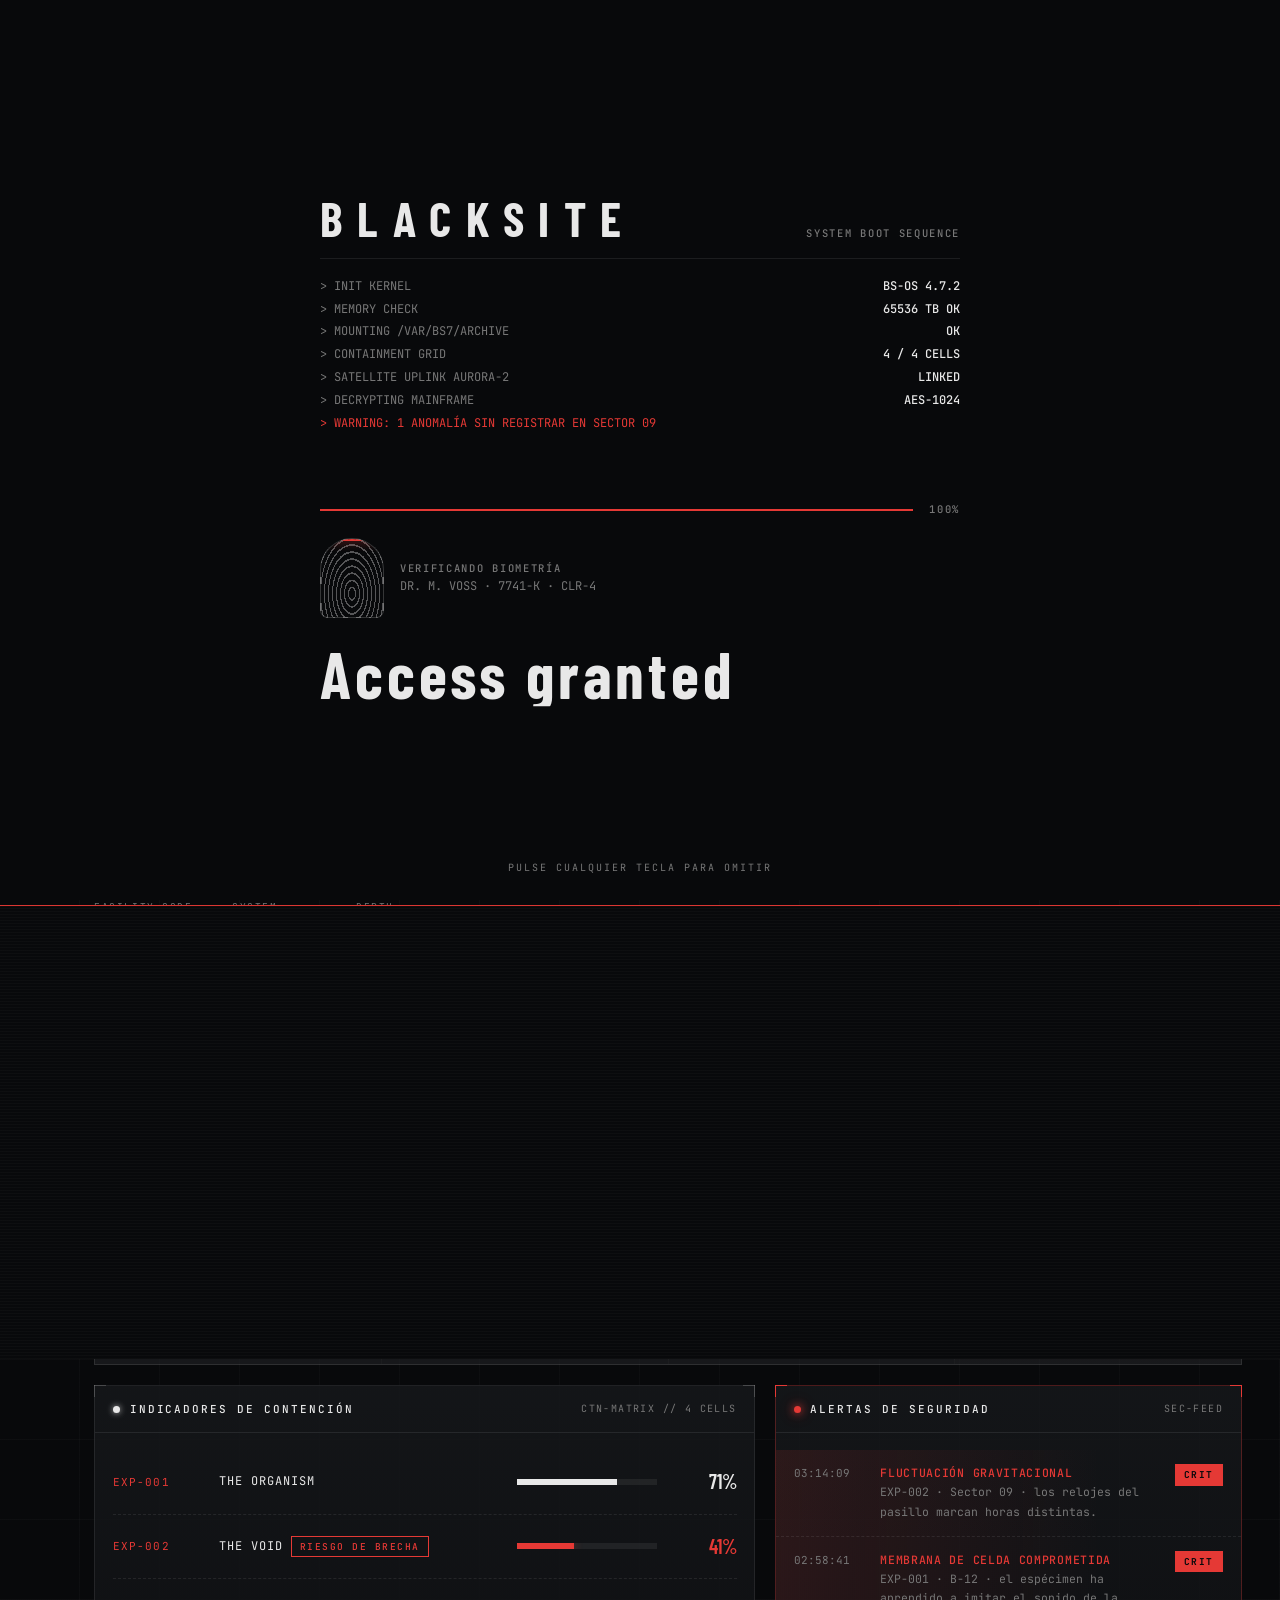
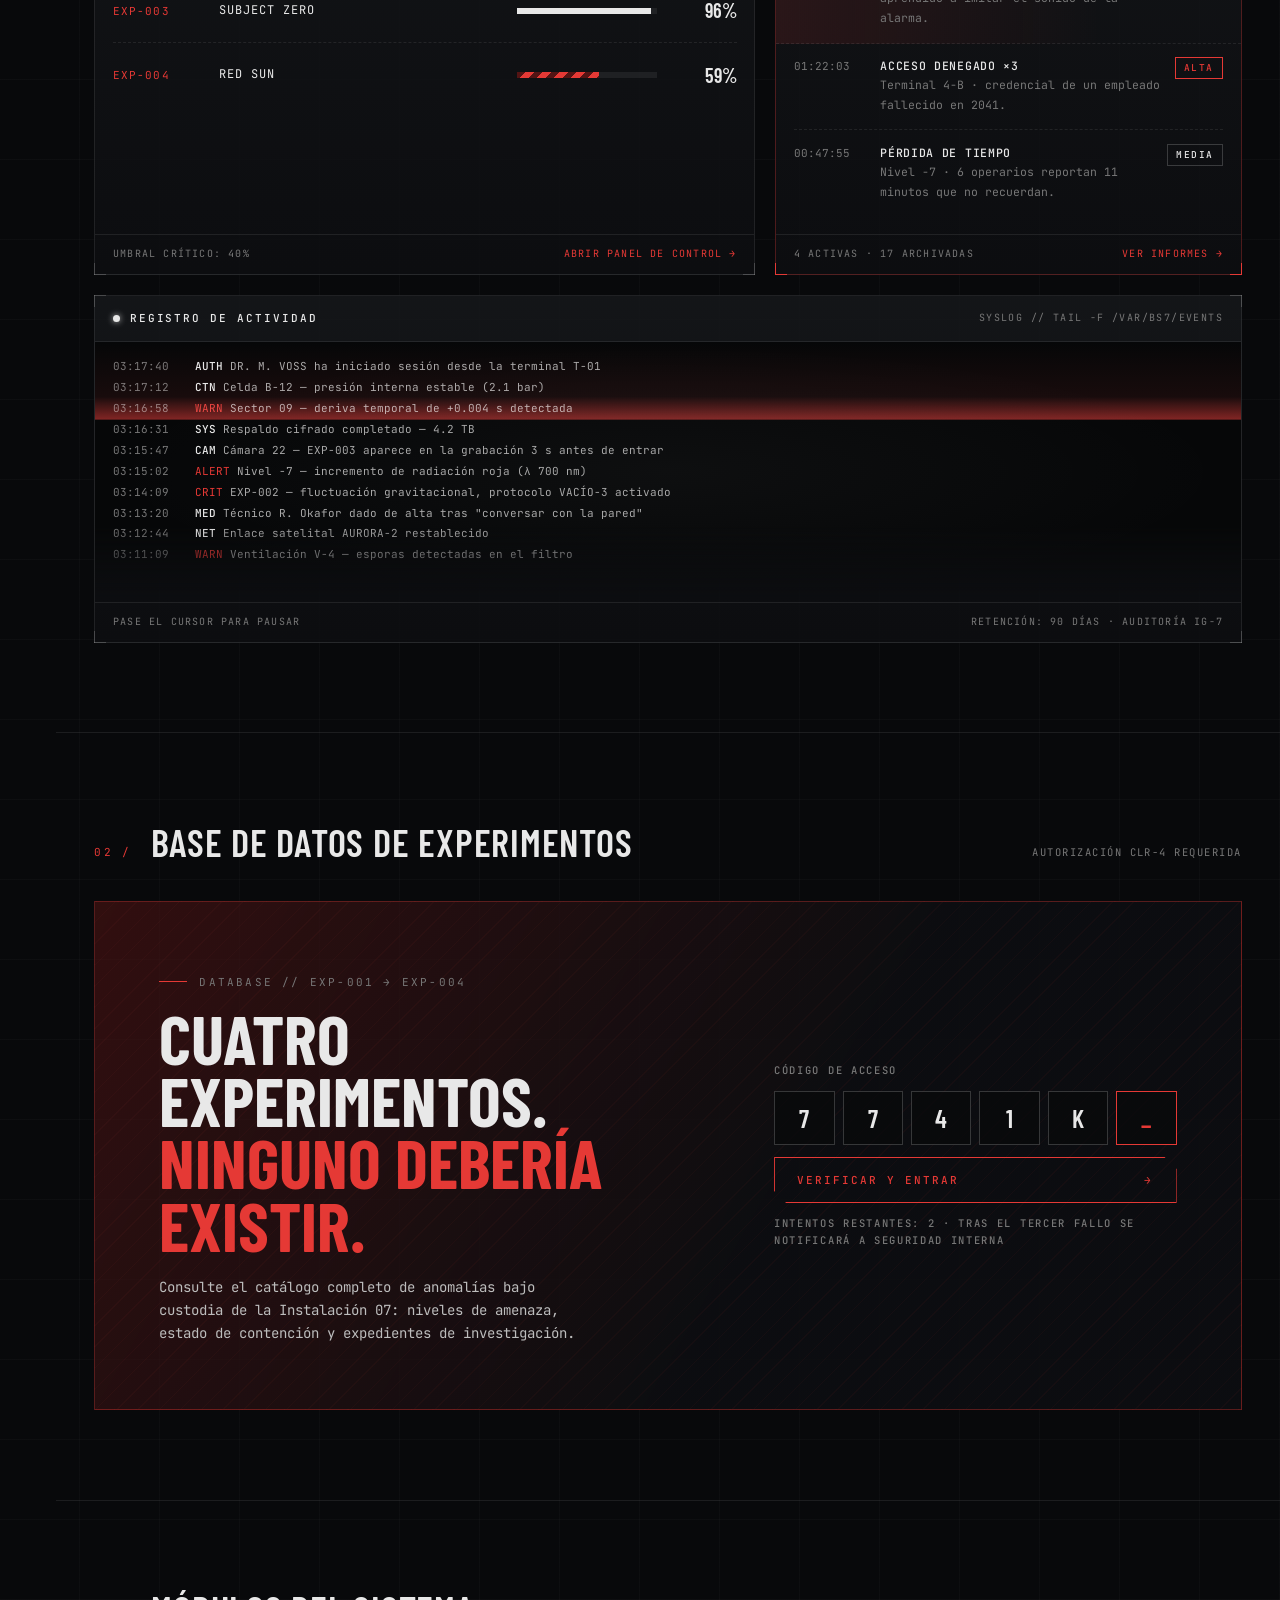
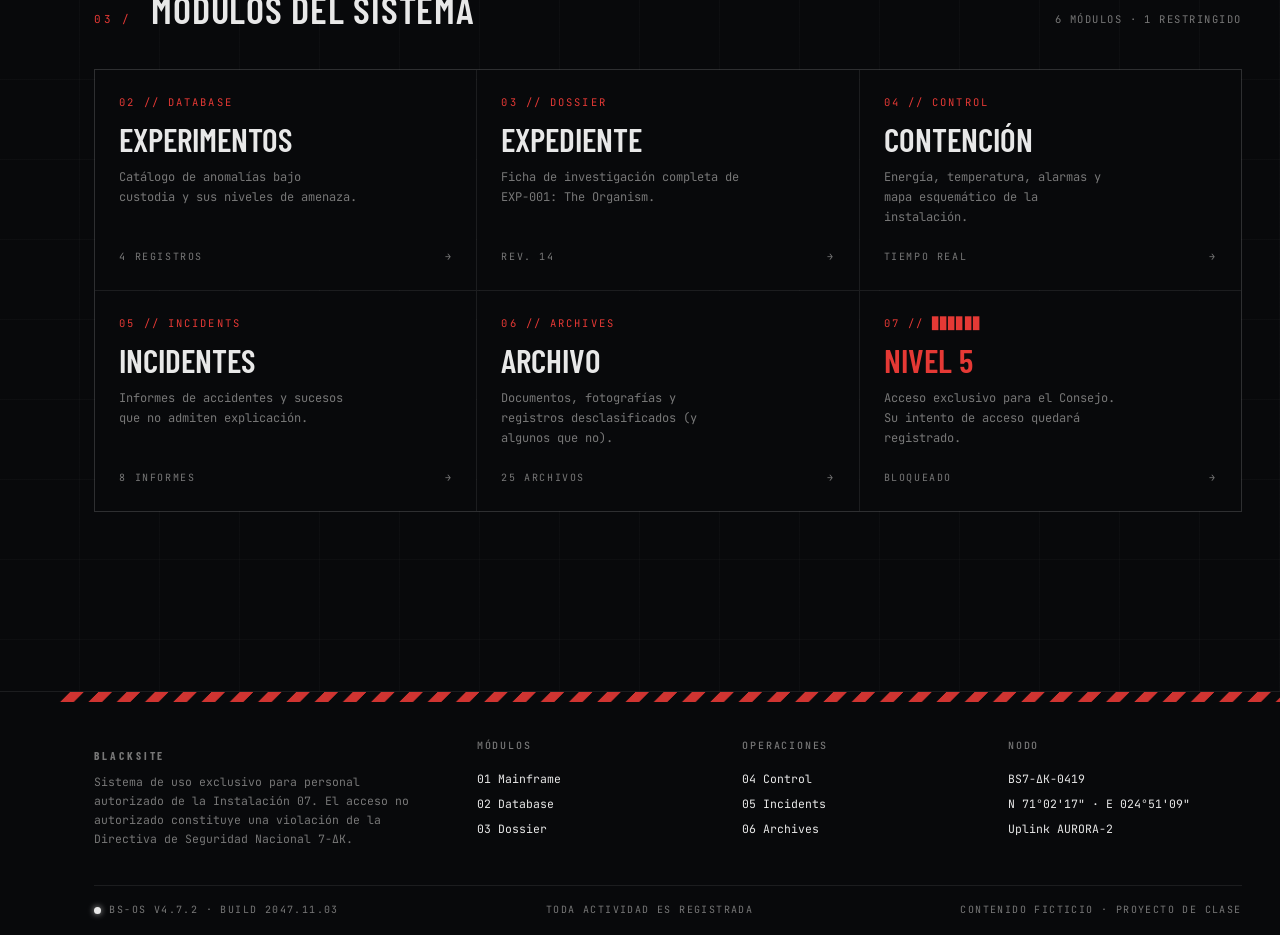
==== commit bb56a083: "cambios java" ====
--- a/index.html
+++ b/index.html
@@ -9,8 +9,10 @@
   <link rel="preconnect" href="https://fonts.gstatic.com" crossorigin>
   <link rel="stylesheet" href="https://fonts.googleapis.com/css2?family=Barlow+Condensed:wght@400;500;600;700&family=JetBrains+Mono:wght@400;500;700&display=swap">
   <link rel="stylesheet" href="css/style.css">
+  <!-- Núcleo JS: sin defer para marcar <html class="js"> antes del primer pintado -->
+  <script src="js/core.js"></script>
 </head>
-<body>
+<body data-page="mainframe">
 
   <a class="skip-link" href="#main">Saltar al contenido</a>
 
@@ -70,7 +72,7 @@
 
   <!-- Metabarra: fecha, código de instalación, coordenadas -->
   <div class="metabar" aria-label="Datos de sesión">
-    <div class="metabar__item"><span class="metabar__key">Date</span><span class="metabar__val">13.11.2047 — 03:17:42 UTC</span></div>
+    <div class="metabar__item"><span class="metabar__key">Date</span><span class="metabar__val" data-clock>13.11.2047 — 03:17:42 UTC</span></div>
     <div class="metabar__item"><span class="metabar__key">Facility</span><span class="metabar__val">BS7-ΔK-0419</span></div>
     <div class="metabar__item"><span class="metabar__key">Coords</span><span class="metabar__val">N 71°02'17" · E 024°51'09"</span></div>
     <div class="metabar__item"><span class="metabar__key">Operator</span><span class="metabar__val">DR. M. VOSS · 7741-K</span></div>
@@ -112,6 +114,7 @@
           <div class="hero__actions">
             <a class="btn btn--primary" href="experiments.html">Acceder a la base de datos <span class="btn__arrow" aria-hidden="true">→</span></a>
             <a class="btn btn--ghost" href="control.html">Panel de contención <span class="btn__arrow" aria-hidden="true">→</span></a>
+            <button type="button" class="btn btn--ghost js-only" data-action="terminal">Abrir terminal <span class="btn__arrow" aria-hidden="true">&gt;_</span></button>
           </div>
 
           <dl class="hero__codes">
@@ -168,7 +171,7 @@
       <header class="section-head">
         <span class="section-head__num">01 /</span>
         <h2 id="status-title" class="section-head__title">Estado de la instalación</h2>
-        <span class="section-head__meta">Actualizado hace 00:00:04</span>
+        <span class="section-head__meta" data-updated>Actualizado hace 00:00:04</span>
       </header>
 
       <div class="stats-grid">
@@ -179,12 +182,12 @@
         </article>
         <article class="stat">
           <span class="label">Integridad de contención</span>
-          <span class="stat__value">87.4<span class="stat__unit">%</span></span>
+          <span class="stat__value" data-bind="integrity-avg">87.4<span class="stat__unit">%</span></span>
           <div class="bar bar--seg bar--live"><span class="bar__fill" style="--value:87%"></span></div>
         </article>
         <article class="stat">
           <span class="label">Personal en instalación</span>
-          <span class="stat__value">142</span>
+          <span class="stat__value" data-bind="personnel">142</span>
           <span class="stat__note"><span class="led led--on" aria-hidden="true"></span>3 sin localizar</span>
         </article>
         <article class="stat stat--alert alarm-flash">
@@ -205,26 +208,26 @@
             <div class="containment-row">
               <span class="containment-row__id">EXP-001</span>
               <span class="containment-row__name">The Organism</span>
-              <div class="bar bar--live"><span class="bar__fill" style="--value:72%"></span></div>
-              <span class="containment-row__pct">72%</span>
+              <div class="bar bar--live"><span class="bar__fill" data-bind="integrity-bar" data-exp="EXP-001" style="--value:72%"></span></div>
+              <span class="containment-row__pct" data-bind="integrity" data-exp="EXP-001">72%</span>
             </div>
             <div class="containment-row">
               <span class="containment-row__id">EXP-002</span>
               <span class="containment-row__name">The Void <span class="tag tag--red">Riesgo de brecha</span></span>
-              <div class="bar bar--red bar--live"><span class="bar__fill" style="--value:41%; --delay:.4s"></span></div>
-              <span class="containment-row__pct text-red">41%</span>
+              <div class="bar bar--red bar--live"><span class="bar__fill" data-bind="integrity-bar" data-exp="EXP-002" style="--value:41%; --delay:.4s"></span></div>
+              <span class="containment-row__pct text-red" data-bind="integrity" data-exp="EXP-002">41%</span>
             </div>
             <div class="containment-row">
               <span class="containment-row__id">EXP-003</span>
               <span class="containment-row__name">Subject Zero</span>
-              <div class="bar"><span class="bar__fill" style="--value:96%; --delay:.6s"></span></div>
-              <span class="containment-row__pct">96%</span>
+              <div class="bar"><span class="bar__fill" data-bind="integrity-bar" data-exp="EXP-003" style="--value:96%; --delay:.6s"></span></div>
+              <span class="containment-row__pct" data-bind="integrity" data-exp="EXP-003">96%</span>
             </div>
             <div class="containment-row">
               <span class="containment-row__id">EXP-004</span>
               <span class="containment-row__name">Red Sun</span>
-              <div class="bar bar--striped"><span class="bar__fill" style="--value:58%; --delay:.8s"></span></div>
-              <span class="containment-row__pct">58%</span>
+              <div class="bar bar--striped"><span class="bar__fill" data-bind="integrity-bar" data-exp="EXP-004" style="--value:58%; --delay:.8s"></span></div>
+              <span class="containment-row__pct" data-bind="integrity" data-exp="EXP-004">58%</span>
             </div>
           </div>
           <footer class="panel__foot">
@@ -428,5 +431,26 @@
     </div>
   </footer>
 
+  <!-- ============ CAPA INTERACTIVA · BLACKSITE OS v2.0 ============ -->
+  <script src="js/data.js" defer></script>
+  <script src="js/prefs.js" defer></script>
+  <script src="js/audio.js" defer></script>
+  <script src="js/notify.js" defer></script>
+  <script src="js/ui.js" defer></script>
+  <script src="js/secrets.js" defer></script>
+  <script src="js/clock.js" defer></script>
+  <script src="js/boot.js" defer></script>
+  <script src="js/transitions.js" defer></script>
+  <script src="js/cursor.js" defer></script>
+  <script src="js/monitor.js" defer></script>
+  <script src="js/anomalies.js" defer></script>
+  <script src="js/alarms.js" defer></script>
+  <script src="js/terminal.js" defer></script>
+  <script src="js/database.js" defer></script>
+  <script src="js/dossier.js" defer></script>
+  <script src="js/control.js" defer></script>
+  <script src="js/incidents.js" defer></script>
+  <script src="js/archives.js" defer></script>
+  <script src="js/main.js" defer></script>
 </body>
 </html>
--- a/css/style.css
+++ b/css/style.css
@@ -23,6 +23,7 @@
    14. Barra de estado (footer)
    15. Responsive
    16. Movimiento reducido
+   17. Capa interactiva (JavaScript v2.0)
    ========================================================================== */
 
 
@@ -1631,7 +1632,7 @@
 }
 .visual--organism {
   background-image:
-    url("../assets/images/exp-001-organism.jpg"),
+    var(--photo, url("../assets/images/exp-001-organism.jpg")),
     radial-gradient(circle at 48% 52%, rgba(229, 57, 53, .9) 0 4%, transparent 14%),
     radial-gradient(ellipse 30% 22% at 50% 52%, rgba(160, 30, 30, .9), transparent 70%),
     radial-gradient(circle at 30% 38%, rgba(120, 20, 20, .8) 0 6%, transparent 16%),
@@ -1642,14 +1643,14 @@
 }
 .visual--void {
   background-image:
-    url("../assets/images/exp-002-void.jpg"),
+    var(--photo, url("../assets/images/exp-002-void.jpg")),
     radial-gradient(circle at 50% 50%, #000 0 17%, rgba(232, 232, 232, .95) 17.6%, rgba(232, 232, 232, .15) 20%, transparent 32%),
     repeating-radial-gradient(circle at 50% 50%, transparent 0 18px, rgba(232, 232, 232, .05) 18px 19px),
     conic-gradient(from 30deg at 50% 50%, #0d0e11, #1d2024, #0d0e11, #24272c, #0d0e11);
 }
 .visual--subject {
   background-image:
-    url("../assets/images/exp-003-subject-zero.jpg"),
+    var(--photo, url("../assets/images/exp-003-subject-zero.jpg")),
     radial-gradient(ellipse 11% 15% at 50% 36%, #9a9a9a, #4a4a4a 70%, transparent 72%),
     radial-gradient(ellipse 30% 26% at 50% 86%, #5c5c5c, #2b2b2b 70%, transparent 72%),
     linear-gradient(90deg, transparent 49.8%, rgba(229, 57, 53, .6) 50%, transparent 50.2%),
@@ -1659,32 +1660,32 @@
 }
 .visual--redsun {
   background-image:
-    url("../assets/images/exp-004-red-sun.jpg"),
+    var(--photo, url("../assets/images/exp-004-red-sun.jpg")),
     linear-gradient(to top, #050506 0 22%, transparent 22.2%),
     radial-gradient(circle at 50% 74%, #ffb3b0 0 4%, var(--red) 9%, rgba(229, 57, 53, .55) 15%, rgba(84, 20, 20, .5) 32%, transparent 55%),
     linear-gradient(to top, #2a0a0a, #120708 45%, var(--black));
 }
 /* Fotografías del archivo */
-.visual--photo-1 { background-image: url("../assets/images/archive-01-corridor.jpg"),
+.visual--photo-1 { background-image: var(--photo, url("../assets/images/archive-01-corridor.jpg")),
     linear-gradient(90deg, transparent 47%, rgba(232, 232, 232, .5) 49% 51%, transparent 53%),
     repeating-linear-gradient(90deg, transparent 0 8%, rgba(232, 232, 232, .06) 8% 8.4%),
     linear-gradient(to bottom, #2d3034, #0d0e11 48%, #1e2024 52%, #08090b); }
-.visual--photo-2 { background-image: url("../assets/images/archive-02-specimen.jpg"),
+.visual--photo-2 { background-image: var(--photo, url("../assets/images/archive-02-specimen.jpg")),
     radial-gradient(ellipse 18% 30% at 50% 55%, rgba(229, 57, 53, .6), transparent 70%),
     linear-gradient(90deg, transparent 30%, rgba(232, 232, 232, .2) 30.4%, transparent 31%, transparent 69%, rgba(232, 232, 232, .2) 69.4%, transparent 70%),
     radial-gradient(circle at 50% 45%, #2b2f33, #0b0c0e 70%); }
-.visual--photo-3 { background-image: url("../assets/images/archive-03-surveillance.jpg"),
+.visual--photo-3 { background-image: var(--photo, url("../assets/images/archive-03-surveillance.jpg")),
     radial-gradient(ellipse 6% 14% at 62% 58%, #050505, transparent 75%),
     repeating-linear-gradient(transparent 0 2px, rgba(0, 0, 0, .4) 2px 3px),
     linear-gradient(160deg, #3b3e42, #15171a 60%); }
-.visual--photo-4 { background-image: url("../assets/images/archive-04-sky.jpg"),
+.visual--photo-4 { background-image: var(--photo, url("../assets/images/archive-04-sky.jpg")),
     radial-gradient(circle at 70% 30%, var(--red) 0 3%, rgba(229, 57, 53, .35) 8%, transparent 25%),
     linear-gradient(to top, #050506 0 18%, transparent 18.5%),
     linear-gradient(to bottom, #120708, #2a0b0b 70%, #0c0607); }
-.visual--photo-5 { background-image: url("../assets/images/archive-05-lab.jpg"),
+.visual--photo-5 { background-image: var(--photo, url("../assets/images/archive-05-lab.jpg")),
     linear-gradient(transparent 62%, #08090b 62.5%),
     repeating-linear-gradient(90deg, #1b1d21 0 14%, #24272b 14% 15%); }
-.visual--photo-6 { background-image: url("../assets/images/archive-06-crater.jpg"),
+.visual--photo-6 { background-image: var(--photo, url("../assets/images/archive-06-crater.jpg")),
     radial-gradient(ellipse 40% 18% at 50% 60%, #050505, #1a1a1a 60%, transparent 62%),
     radial-gradient(ellipse 60% 30% at 50% 60%, #3a3a3a, transparent 70%),
     linear-gradient(#22252a, #0c0d0f); }
@@ -3598,3 +3599,940 @@
   .boot { display: none; }
   .hero__title .line { animation: none; }
 }
+
+
+/* ==========================================================================
+   17. CAPA INTERACTIVA (JavaScript · v2.0)
+   Estilos de los componentes que crean los módulos de /js. Solo se aplican
+   cuando JS está activo (clase .js en <html>), así la versión sin JS sigue
+   siendo idéntica a la v1.0.
+   ========================================================================== */
+
+/* ---------- 17.1 Ajustes globales con JS activo ---------- */
+html:not(.js) .js-only { display: none; }           /* controles que solo existen con JS */
+html.js .boot { display: none; }                  /* el arranque CSS lo sustituye el de JS */
+html.js .hero__title .line:nth-child(1) { animation-delay: .15s; }
+html.js .hero__title .line:nth-child(2) { animation-delay: .3s; }
+html.js .hero__title .line:nth-child(3) { animation-delay: .45s; }
+html.js:not(.booted) .hero__title .line { animation-play-state: paused; }
+
+/* Sin efectos CRT (preferencia del usuario) */
+html.no-fx body::before,
+html.no-fx body::after { display: none; }
+html.no-fx .watermark { display: none; }
+
+/* Modo CLR-5 (secreto): todo el texto censurado queda a la vista */
+html.clr5 .redacted { color: var(--red); background: var(--red-soft); }
+html.clr5 .access__lvl { background: var(--red); color: var(--black); }
+
+/* Entrada cinematográfica: la página espera tras el obturador */
+html.is-entering body > *:not(.shutter) { opacity: 0; }
+
+/* Feed del monitor en directo (sustituye al scroll infinito de CSS) */
+html.js .monitor__feed { animation: none; padding-top: .9rem; }
+html.js .monitor {
+  -webkit-mask: linear-gradient(#000 70%, transparent);
+          mask: linear-gradient(#000 70%, transparent);
+}
+.monitor__line.is-new { animation: log-in .6s var(--ease-out); }
+.monitor__line.is-new span { color: var(--white); }
+@keyframes log-in {
+  from { opacity: 0; transform: translateX(-10px); background: var(--red-soft); }
+}
+
+/* Valor que acaba de cambiar */
+.is-flash { animation: val-flash .7s ease-out; }
+@keyframes val-flash { 0% { color: var(--red); text-shadow: 0 0 12px var(--red-glow); } }
+
+/* Elementos ocultos por buscadores y filtros JS */
+.is-filtered-out { display: none !important; }
+
+/* Fotos opcionales: con JS solo se cargan las que figuran en BS.data.photos
+   (así no aparecen errores 404 en consola si la carpeta está vacía) */
+html.js .visual { --photo: none; }
+
+/* ---------- 17.2 Secuencia de arranque (SYSTEM BOOT) ---------- */
+.sysboot {
+  position: fixed;
+  inset: 0;
+  z-index: 2600;
+  display: grid;
+  place-items: center;
+  padding: var(--gutter);
+  background: var(--black);
+  font-size: 12px;
+  color: var(--steel);
+}
+.sysboot.is-leaving { animation: boot-out .6s var(--ease-snap) forwards; }
+.sysboot__inner { width: min(640px, 100%); }
+.sysboot__head {
+  display: flex;
+  justify-content: space-between;
+  align-items: flex-end;
+  gap: 1rem;
+  padding-bottom: 1rem;
+  margin-bottom: 1rem;
+  border-bottom: 1px solid var(--line);
+}
+.sysboot__logo {
+  font-family: var(--font-cond);
+  font-size: clamp(2rem, 7vw, 3rem);
+  font-weight: 700;
+  letter-spacing: .3em;
+  line-height: 1;
+  color: var(--white);
+}
+.sysboot__lines { min-height: 210px; }
+.sysboot__line {
+  display: flex;
+  justify-content: space-between;
+  gap: 1rem;
+  line-height: 1.9;
+  animation: log-in .3s var(--ease-out);
+}
+.sysboot__line b { font-weight: 500; color: var(--white); }
+.sysboot__line .is-warn { color: var(--red); }
+.sysboot__progress {
+  display: flex;
+  align-items: center;
+  gap: 1rem;
+  margin-top: 1rem;
+}
+.sysboot__progress .bar { flex: 1; height: 2px; }
+.sysboot__progress .bar__fill { animation: none; transition: width .25s linear; background: var(--red); }
+.sysboot__scan {
+  display: grid;
+  grid-template-columns: 64px 1fr;
+  align-items: center;
+  gap: 1rem;
+  margin-top: 1.25rem;
+  opacity: 0;
+  transition: opacity .3s;
+}
+.sysboot__scan.is-active { opacity: 1; }
+.sysboot__print {
+  position: relative;
+  width: 64px;
+  height: 80px;
+  border: 1px solid var(--line-strong);
+  border-radius: 32px 32px 8px 8px;
+  background: repeating-radial-gradient(ellipse at 50% 70%, transparent 0 3px, rgba(232, 232, 232, .35) 3px 4px);
+  overflow: hidden;
+}
+.sysboot__print::after {
+  content: "";
+  position: absolute;
+  left: 0;
+  right: 0;
+  height: 2px;
+  background: var(--red);
+  box-shadow: 0 0 10px var(--red);
+  animation: print-scan 1s ease-in-out infinite alternate;
+}
+@keyframes print-scan { from { top: 0; } to { top: calc(100% - 2px); } }
+.sysboot__granted {
+  margin-top: 1.5rem;
+  font-family: var(--font-cond);
+  font-size: clamp(2.2rem, 8vw, 4rem);
+  font-weight: 700;
+  line-height: 1;
+  letter-spacing: .06em;
+  color: var(--white);
+  opacity: 0;
+}
+.sysboot__granted.is-visible { animation: reveal-line .6s var(--ease-out) forwards; opacity: 1; }
+.sysboot__skip {
+  position: fixed;
+  left: 50%;
+  bottom: 24px;
+  transform: translateX(-50%);
+  font-size: 10px;
+  letter-spacing: .2em;
+  text-transform: uppercase;
+  white-space: nowrap;
+  animation: blink 1.4s steps(1) infinite;
+}
+
+/* ---------- 17.3 Transiciones cinematográficas (obturador) ---------- */
+.shutter {
+  position: fixed;
+  inset: 0;
+  z-index: 2550;
+  pointer-events: none;
+}
+.shutter__half {
+  position: absolute;
+  left: 0;
+  right: 0;
+  height: 50.5%;
+  background:
+    repeating-linear-gradient(to bottom, transparent 0 2px, rgba(232, 232, 232, .025) 2px 3px),
+    var(--black);
+  transition: transform .55s var(--ease-snap);
+}
+.shutter__half--top    { top: 0;    transform: translateY(-101%); border-bottom: 1px solid var(--red); }
+.shutter__half--bottom { bottom: 0; transform: translateY(101%);  border-top: 1px solid var(--red); }
+.shutter__label {
+  position: absolute;
+  left: 50%;
+  top: 50%;
+  z-index: 1;
+  width: min(420px, calc(100% - 32px));
+  transform: translate(-50%, -50%);
+  font-size: 11px;
+  letter-spacing: .2em;
+  text-transform: uppercase;
+  color: var(--steel);
+  text-align: center;
+  opacity: 0;
+  transition: opacity .2s;
+}
+.shutter__label strong {
+  display: block;
+  margin: .35rem 0 .8rem;
+  font-family: var(--font-cond);
+  font-size: clamp(1.8rem, 5vw, 2.6rem);
+  font-weight: 700;
+  letter-spacing: .1em;
+  color: var(--white);
+}
+.shutter__label .bar { height: 2px; }
+.shutter__label .bar__fill { animation: none; width: 0; background: var(--red); transition: width .5s var(--ease-snap); }
+.shutter.is-closed .shutter__half { transform: none; }
+.shutter.is-closed .shutter__label { opacity: 1; }
+.shutter.is-closed .shutter__label .bar__fill { width: 100%; }
+
+/* ---------- 17.4 Cursor personalizado (escritorio) ---------- */
+html.has-cursor,
+html.has-cursor * { cursor: none !important; }
+html.has-cursor input[type="text"],
+html.has-cursor input[type="search"],
+html.has-cursor input[type="password"] { cursor: text !important; }
+.cursor {
+  position: fixed;
+  left: 0;
+  top: 0;
+  z-index: 3500;
+  pointer-events: none;
+  opacity: 0;
+  transition: opacity .2s;
+}
+html.has-cursor.cursor-in .cursor { opacity: 1; }
+.cursor__ring,
+.cursor__dot {
+  position: absolute;
+  left: 0;
+  top: 0;
+  border-radius: 50%;
+  will-change: transform;
+}
+.cursor__ring {
+  width: 34px;
+  height: 34px;
+  margin: -17px 0 0 -17px;
+  border: 1px solid rgba(232, 232, 232, .55);
+  transition: width .25s var(--ease-out), height .25s var(--ease-out), margin .25s var(--ease-out), border-color .25s, background-color .25s;
+}
+.cursor__ring::before,
+.cursor__ring::after {
+  content: "";
+  position: absolute;
+  background: rgba(232, 232, 232, .55);
+}
+.cursor__ring::before { left: 50%; top: -6px; width: 1px; height: 5px; }
+.cursor__ring::after  { top: 50%; left: -6px; width: 5px; height: 1px; }
+.cursor__dot {
+  width: 4px;
+  height: 4px;
+  margin: -2px 0 0 -2px;
+  background: var(--red);
+  box-shadow: 0 0 6px var(--red);
+}
+.cursor__label {
+  position: absolute;
+  left: 22px;
+  top: 14px;
+  font-size: 9px;
+  letter-spacing: .12em;
+  color: var(--steel);
+  white-space: nowrap;
+}
+.cursor.is-hover .cursor__ring {
+  width: 54px;
+  height: 54px;
+  margin: -27px 0 0 -27px;
+  border-color: var(--red);
+  background: rgba(229, 57, 53, .08);
+}
+.cursor.is-down .cursor__ring { transform: scale(.8); }
+
+/* ---------- 17.5 Dock del sistema ---------- */
+.dock {
+  position: fixed;
+  right: 16px;
+  bottom: 16px;
+  z-index: 1200;
+  display: flex;
+  gap: 6px;
+}
+.dock__btn {
+  position: relative;
+  display: inline-flex;
+  align-items: center;
+  gap: .5rem;
+  height: 40px;
+  padding: 0 .85rem;
+  border: 1px solid var(--line-strong);
+  background: rgba(8, 9, 11, .88);
+  backdrop-filter: blur(10px);
+  -webkit-backdrop-filter: blur(10px);
+  font-size: 10px;
+  letter-spacing: .16em;
+  text-transform: uppercase;
+  color: var(--white);
+  cursor: pointer;
+  transition: border-color .2s, background-color .2s, color .2s;
+}
+.dock__btn:hover,
+.dock__btn:focus-visible { border-color: var(--white); }
+.dock__btn[aria-pressed="true"] { border-color: var(--red); color: var(--red); }
+.dock__icon { font-size: 13px; line-height: 1; }
+.dock__badge {
+  min-width: 18px;
+  height: 18px;
+  padding: 0 4px;
+  display: inline-grid;
+  place-items: center;
+  background: var(--red);
+  color: var(--black);
+  font-weight: 700;
+  font-size: 9.5px;
+  letter-spacing: 0;
+}
+.dock__badge:empty,
+.dock__badge[data-count="0"] { display: none; }
+
+/* ---------- 17.6 Notificaciones (toasts) ---------- */
+.toasts {
+  position: fixed;
+  top: calc(var(--topbar-h) + 48px);
+  right: 16px;
+  z-index: 1300;
+  display: flex;
+  flex-direction: column;
+  gap: 8px;
+  width: min(360px, calc(100% - 32px));
+  pointer-events: none;
+}
+.toast {
+  --life: 6s;
+  --tc: var(--white);
+  position: relative;
+  padding: .85rem 2.4rem .9rem 1rem;
+  border: 1px solid var(--line-strong);
+  border-left: 3px solid var(--tc);
+  background: rgba(13, 14, 17, .96);
+  backdrop-filter: blur(10px);
+  -webkit-backdrop-filter: blur(10px);
+  box-shadow: 0 16px 40px rgba(0, 0, 0, .6);
+  pointer-events: auto;
+  overflow: hidden;
+  animation: toast-in .45s var(--ease-out);
+}
+.toast--warn { --tc: var(--red); }
+.toast--crit {
+  --tc: var(--red);
+  background: linear-gradient(90deg, rgba(84, 20, 20, .95), rgba(13, 14, 17, .96));
+  border-color: rgba(229, 57, 53, .5);
+}
+.toast.is-leaving { animation: toast-out .35s var(--ease-snap) forwards; }
+.toast__head {
+  display: flex;
+  justify-content: space-between;
+  gap: .75rem;
+  font-size: 10px;
+  letter-spacing: .16em;
+  text-transform: uppercase;
+  color: var(--tc);
+}
+.toast__head time { color: var(--steel); }
+.toast__title { margin-top: .25rem; font-size: 12px; font-weight: 500; letter-spacing: .06em; text-transform: uppercase; }
+.toast__msg { margin-top: .2rem; font-size: 11.5px; color: #bdbdbd; }
+.toast__action { margin-top: .6rem; }
+.toast__close {
+  position: absolute;
+  top: 8px;
+  right: 8px;
+  width: 24px;
+  height: 24px;
+  border: 1px solid var(--line);
+  background: none;
+  font-size: 11px;
+  cursor: pointer;
+}
+.toast__close:hover { border-color: var(--white); }
+.toast__life {
+  position: absolute;
+  left: 0;
+  bottom: 0;
+  height: 2px;
+  width: 100%;
+  background: var(--tc);
+  transform-origin: left;
+  animation: toast-life var(--life) linear forwards;
+}
+.toast:hover .toast__life { animation-play-state: paused; }
+@keyframes toast-in  { from { opacity: 0; transform: translateX(30px); clip-path: inset(0 0 0 100%); } to { clip-path: inset(0); } }
+@keyframes toast-out { to { opacity: 0; transform: translateX(30px); clip-path: inset(0 0 0 100%); } }
+@keyframes toast-life { to { transform: scaleX(0); } }
+
+/* ---------- 17.7 Paneles laterales (ajustes y registro de alertas) ---------- */
+.drawer-backdrop {
+  position: fixed;
+  inset: 0;
+  z-index: 1390;
+  background: rgba(8, 9, 11, .6);
+  backdrop-filter: blur(4px);
+  -webkit-backdrop-filter: blur(4px);
+  opacity: 0;
+  visibility: hidden;
+  transition: opacity .3s, visibility 0s .3s;
+}
+.drawer-backdrop.is-open { opacity: 1; visibility: visible; transition: opacity .3s; }
+.drawer {
+  position: fixed;
+  top: 0;
+  right: 0;
+  bottom: 0;
+  z-index: 1400;
+  display: flex;
+  flex-direction: column;
+  width: min(420px, 100%);
+  border-left: 1px solid var(--line-strong);
+  background: var(--ink);
+  transform: translateX(100%);
+  visibility: hidden;
+  transition: transform .45s var(--ease-snap), visibility 0s .45s;
+}
+.drawer.is-open { transform: none; visibility: visible; transition: transform .45s var(--ease-snap); }
+.drawer__head {
+  display: flex;
+  justify-content: space-between;
+  align-items: center;
+  gap: 1rem;
+  padding: 1rem 1.25rem;
+  border-bottom: 1px solid var(--line);
+  border-top: 2px solid var(--red);
+}
+.drawer__title { font-family: var(--font-cond); font-size: 1.5rem; font-weight: 600; text-transform: uppercase; letter-spacing: .04em; }
+.drawer__body { flex: 1; overflow-y: auto; padding: 0 1.25rem 2rem; }
+.drawer__section { padding: 1.25rem 0; border-bottom: 1px solid var(--line); }
+.drawer__section:last-child { border-bottom: 0; }
+.drawer__section > .label { display: block; margin-bottom: .5rem; }
+.drawer__empty { font-size: 11.5px; color: var(--steel); }
+
+.pref-row {
+  display: flex;
+  justify-content: space-between;
+  align-items: center;
+  gap: 1rem;
+  padding: .7rem 0;
+  border-bottom: 1px dashed var(--line);
+  font-size: 11px;
+  letter-spacing: .1em;
+  text-transform: uppercase;
+}
+.pref-row small { display: block; color: var(--steel); font-size: 9.5px; text-transform: none; letter-spacing: .04em; }
+.range {
+  -webkit-appearance: none;
+  appearance: none;
+  width: 140px;
+  height: 2px;
+  background: var(--line-strong);
+  outline-offset: 6px;
+}
+.range::-webkit-slider-thumb { -webkit-appearance: none; width: 12px; height: 18px; background: var(--red); border: 0; }
+.range::-moz-range-thumb { width: 12px; height: 18px; background: var(--red); border: 0; border-radius: 0; }
+.select {
+  -webkit-appearance: none;
+  appearance: none;
+  padding: .45rem 1.8rem .45rem .6rem;
+  border: 1px solid var(--line-strong);
+  background:
+    linear-gradient(45deg, transparent 50%, var(--white) 50%) right 12px center / 5px 5px no-repeat,
+    linear-gradient(-45deg, transparent 50%, var(--white) 50%) right 7px center / 5px 5px no-repeat,
+    var(--black);
+  font-size: 10.5px;
+  letter-spacing: .1em;
+  text-transform: uppercase;
+  cursor: pointer;
+}
+.item-list li {
+  display: flex;
+  justify-content: space-between;
+  align-items: center;
+  gap: .75rem;
+  padding: .6rem 0;
+  border-bottom: 1px dashed var(--line);
+  font-size: 11.5px;
+}
+.item-list li:last-child { border-bottom: 0; }
+.item-list a:hover { color: var(--red); }
+.item-list small { display: block; color: var(--steel); font-size: 10px; letter-spacing: .08em; }
+.item-list .is-locked { color: var(--steel); letter-spacing: .2em; }
+.log-item { border-left: 2px solid var(--line-strong); padding-left: .75rem !important; }
+.log-item--warn,
+.log-item--crit { border-left-color: var(--red); }
+
+/* ---------- 17.8 Modal generado por JS (misma piel que los modales :target) ---------- */
+.modal.is-open { opacity: 1; visibility: visible; transition: opacity .3s; }
+.modal.is-open .modal__box { transform: none; clip-path: inset(0 0 0 0); }
+
+/* Vista rápida de experimentos */
+.qv { display: grid; grid-template-columns: minmax(0, 1fr) minmax(0, 1.1fr); }
+.qv__media { position: relative; min-height: 340px; border-right: 1px solid var(--line); }
+.qv__media .visual { position: absolute; inset: 0; filter: grayscale(.3) contrast(1.2); }
+.qv__info { padding: 1.4rem; display: grid; gap: 1rem; align-content: start; }
+.qv__name { font-family: var(--font-cond); font-size: clamp(2.2rem, 5vw, 3.4rem); font-weight: 700; line-height: .9; text-transform: uppercase; }
+.qv__text { color: #c4c4c4; font-size: 12.5px; }
+
+/* Formulario de código (documentos desbloqueables) */
+.code-form { display: grid; gap: .75rem; margin-top: 1rem; }
+.code-form__field {
+  width: 100%;
+  padding: .9rem 1rem;
+  border: 1px solid var(--line-strong);
+  background: var(--black);
+  font-family: var(--font-mono);
+  font-size: 1.3rem;
+  letter-spacing: .35em;
+  text-transform: uppercase;
+  color: var(--white);
+  outline: none;
+  transition: border-color .2s;
+}
+.code-form__field:focus { border-color: var(--red); }
+.code-form.is-error .code-form__field { border-color: var(--red); animation: shake .4s; }
+.code-form__msg { min-height: 1.2em; font-size: 10.5px; letter-spacing: .12em; text-transform: uppercase; color: var(--red); }
+@keyframes shake {
+  20%, 60% { transform: translateX(-6px); }
+  40%, 80% { transform: translateX(6px); }
+}
+
+/* ---------- 17.9 Terminal interactiva ---------- */
+.term {
+  position: fixed;
+  left: 0;
+  right: 0;
+  bottom: 0;
+  z-index: 1350;
+  display: flex;
+  flex-direction: column;
+  height: min(62vh, 560px);
+  border-top: 1px solid var(--red);
+  background: rgba(6, 7, 8, .97);
+  backdrop-filter: blur(12px);
+  -webkit-backdrop-filter: blur(12px);
+  box-shadow: 0 -30px 80px rgba(0, 0, 0, .7);
+  transform: translateY(102%);
+  visibility: hidden;
+  transition: transform .45s var(--ease-snap), visibility 0s .45s;
+}
+.term.is-open { transform: none; visibility: visible; transition: transform .45s var(--ease-snap); }
+.term__head {
+  display: flex;
+  align-items: center;
+  justify-content: space-between;
+  gap: 1rem;
+  padding: .6rem 1.1rem;
+  border-bottom: 1px solid var(--line);
+  font-size: 10px;
+  letter-spacing: .16em;
+  text-transform: uppercase;
+  color: var(--steel);
+}
+.term__head strong { color: var(--white); font-weight: 500; }
+.term__out {
+  flex: 1;
+  overflow-y: auto;
+  padding: 1rem 1.1rem;
+  font-size: 12.5px;
+  line-height: 1.7;
+  color: #b9b9b9;
+  white-space: pre-wrap;
+  word-break: break-word;
+}
+.term__line.is-cmd  { color: var(--white); }
+.term__line.is-cmd::before { content: attr(data-prompt); color: var(--red); }
+.term__line.is-err  { color: var(--red); }
+.term__line.is-ok   { color: var(--white); }
+.term__line.is-dim  { color: var(--steel); }
+.term__line.is-head { color: var(--red); letter-spacing: .14em; text-transform: uppercase; margin-top: .4rem; }
+.term__line a { color: var(--white); text-decoration: underline; text-decoration-color: var(--red); }
+.term__form {
+  display: flex;
+  align-items: center;
+  gap: .6rem;
+  padding: .75rem 1.1rem;
+  border-top: 1px solid var(--line);
+  font-size: 12.5px;
+}
+.term__prompt { color: var(--red); white-space: nowrap; }
+.term__input {
+  flex: 1;
+  min-width: 0;
+  border: 0;
+  background: none;
+  outline: none;
+  font-family: var(--font-mono);
+  font-size: 12.5px;
+  color: var(--white);
+  caret-color: var(--red);
+  text-transform: uppercase;
+}
+
+/* ---------- 17.10 Alarmas y estados de emergencia ---------- */
+.emergency {
+  position: fixed;
+  inset: 0;
+  z-index: 1100;
+  pointer-events: none;
+  opacity: 0;
+  visibility: hidden;
+  transition: opacity .4s, visibility 0s .4s;
+}
+.emergency__glow {
+  position: absolute;
+  inset: 0;
+  box-shadow: inset 0 0 0 3px var(--red), inset 0 0 140px rgba(229, 57, 53, .45);
+  animation: emergency-pulse 1.2s ease-in-out infinite;
+}
+@keyframes emergency-pulse { 50% { opacity: .25; } }
+.emergency__bar {
+  position: fixed;
+  top: var(--topbar-h);
+  left: 0;
+  right: 0;
+  display: flex;
+  flex-wrap: wrap;
+  align-items: center;
+  gap: .75rem 1.25rem;
+  padding: .7rem var(--gutter);
+  border-bottom: 1px solid var(--red);
+  background: rgba(84, 20, 20, .96);
+  font-size: 11px;
+  letter-spacing: .16em;
+  text-transform: uppercase;
+  pointer-events: auto;
+}
+.emergency__bar strong { font-weight: 700; }
+.emergency__count {
+  font-family: var(--font-cond);
+  font-size: 1.8rem;
+  font-weight: 700;
+  line-height: 1;
+  letter-spacing: .06em;
+  color: var(--white);
+}
+.emergency__actions { display: flex; gap: .5rem; margin-left: auto; }
+.emergency__actions .btn { min-height: 32px; }
+html.alarm-1 .emergency,
+html.alarm-2 .emergency,
+html.alarm-3 .emergency { opacity: 1; visibility: visible; transition: opacity .4s; }
+html.alarm-1 .emergency__glow { box-shadow: inset 0 0 0 2px rgba(229, 57, 53, .6); animation-duration: 2.4s; }
+html.alarm-3 .emergency__glow { animation-duration: .5s; }
+html.alarm-3 .page { animation: omega-shake .25s linear infinite; }
+@keyframes omega-shake {
+  25% { transform: translate(-1px, 1px); }
+  75% { transform: translate(1px, -1px); }
+}
+
+/* ---------- 17.11 Eventos aleatorios (interferencias y apagones) ---------- */
+.fx-noise {
+  position: fixed;
+  inset: -50%;
+  z-index: 1050;
+  pointer-events: none;
+  opacity: 0;
+  background:
+    repeating-radial-gradient(circle at 17% 32%, rgba(232, 232, 232, .5) 0 1px, transparent 1px 3px),
+    repeating-linear-gradient(0deg, rgba(229, 57, 53, .25) 0 1px, transparent 1px 5px);
+  mix-blend-mode: difference;
+}
+html.fx-interference .fx-noise { animation: noise .9s steps(6) forwards; }
+html.fx-interference .page { animation: interference .9s steps(6); }
+@keyframes noise {
+  0%, 100% { opacity: 0; }
+  10%, 70% { opacity: .55; transform: translate(3%, -2%); }
+  40%      { opacity: .3;  transform: translate(-4%, 3%); }
+}
+@keyframes interference {
+  20% { transform: translateX(-6px) skewX(4deg); filter: hue-rotate(40deg) contrast(1.4); }
+  40% { transform: translateX(8px); filter: invert(.1); }
+  60% { transform: translateX(-3px) skewX(-3deg); }
+  80% { transform: none; filter: none; }
+}
+html.fx-blackout .page,
+html.fx-blackout .topbar,
+html.fx-blackout .metabar { animation: blackout 1.4s steps(1); }
+@keyframes blackout {
+  0%  { filter: brightness(.15); }
+  15% { filter: brightness(1); }
+  25% { filter: brightness(.1); }
+  60% { filter: brightness(.3); }
+  70% { filter: brightness(1); }
+}
+
+/* ---------- 17.12 Buscadores, filtros y favoritos ---------- */
+.search {
+  position: relative;
+  display: flex;
+  align-items: center;
+  min-width: min(280px, 100%);
+  border: 1px solid var(--line-strong);
+  background: var(--ink);
+  transition: border-color .2s;
+}
+.search:focus-within { border-color: var(--red); }
+.search::before {
+  content: "";
+  width: 11px;
+  height: 11px;
+  margin-left: .8rem;
+  border: 1px solid var(--steel);
+  border-radius: 50%;
+  box-shadow: 5px 5px 0 -4px var(--steel);
+  flex-shrink: 0;
+}
+.search__input {
+  flex: 1;
+  min-width: 0;
+  padding: .55rem .7rem;
+  border: 0;
+  background: none;
+  outline: none;
+  font-family: var(--font-mono);
+  font-size: 11px;
+  letter-spacing: .08em;
+  color: var(--white);
+}
+.search__input::placeholder { color: var(--steel); text-transform: uppercase; letter-spacing: .14em; }
+.search__input::-webkit-search-cancel-button { filter: grayscale(1) invert(1); }
+.search__kbd {
+  margin-right: .6rem;
+  padding: 0 .35rem;
+  border: 1px solid var(--line-strong);
+  font-size: 9.5px;
+  color: var(--steel);
+}
+.toolbar {
+  display: flex;
+  flex-wrap: wrap;
+  align-items: center;
+  gap: .6rem;
+  margin-bottom: 1rem;
+}
+.toolbar .label:last-child { margin-left: auto; }
+.chip {
+  padding: .5rem .9rem;
+  border: 1px solid var(--line-strong);
+  background: none;
+  font-size: 10px;
+  letter-spacing: .16em;
+  text-transform: uppercase;
+  color: var(--steel);
+  cursor: pointer;
+  transition: color .2s, border-color .2s, background-color .2s;
+}
+.chip:hover { color: var(--white); border-color: var(--white); }
+.chip[aria-pressed="true"] { background: var(--white); border-color: var(--white); color: var(--black); }
+.empty-state {
+  padding: 2.5rem 1.5rem;
+  border: 1px dashed var(--line-strong);
+  text-align: center;
+  font-size: 11px;
+  letter-spacing: .16em;
+  text-transform: uppercase;
+  color: var(--steel);
+}
+.empty-state strong { display: block; margin-bottom: .4rem; font-family: var(--font-cond); font-size: 1.6rem; letter-spacing: .04em; color: var(--white); }
+.is-match { box-shadow: 0 0 0 1px var(--red), 0 0 20px rgba(229, 57, 53, .15); }
+
+.fav-btn {
+  display: inline-grid;
+  place-items: center;
+  width: 28px;
+  height: 28px;
+  border: 1px solid var(--line-strong);
+  background: rgba(8, 9, 11, .75);
+  font-size: 13px;
+  line-height: 1;
+  color: var(--steel);
+  cursor: pointer;
+  transition: color .2s, border-color .2s, transform .2s;
+}
+.fav-btn:hover { color: var(--white); border-color: var(--white); }
+.fav-btn[aria-pressed="true"] { color: var(--red); border-color: var(--red); }
+.fav-btn:active { transform: scale(.88); }
+.xcard__top-left { display: flex; align-items: center; gap: 6px; }
+.report__fav { margin-left: .5rem; vertical-align: middle; width: 24px; height: 24px; font-size: 11px; }
+
+/* ---------- 17.13 Pestañas del expediente ---------- */
+.tabs {
+  display: flex;
+  gap: 2px;
+  margin-bottom: clamp(24px, 3vw, 36px);
+  border-bottom: 1px solid var(--line);
+  overflow-x: auto;
+  scrollbar-width: none;
+}
+.tabs::-webkit-scrollbar { display: none; }
+.tabs__btn {
+  display: flex;
+  align-items: baseline;
+  gap: .5rem;
+  padding: .8rem 1.1rem;
+  border: 0;
+  border-bottom: 2px solid transparent;
+  background: none;
+  font-size: 10.5px;
+  letter-spacing: .16em;
+  text-transform: uppercase;
+  white-space: nowrap;
+  color: var(--steel);
+  cursor: pointer;
+  transition: color .2s, border-color .2s, background-color .2s;
+}
+.tabs__btn span { color: var(--red); font-size: 9.5px; }
+.tabs__btn:hover { color: var(--white); background: rgba(232, 232, 232, .03); }
+.tabs__btn[aria-selected="true"] { color: var(--white); border-bottom-color: var(--red); }
+.dossier-block.is-tab { margin-top: 0 !important; animation: expand-in .45s var(--ease-out); }
+.dossier-block.is-tab[hidden] { display: none; }
+.doc-unlocked .doc-icon { border-color: var(--white); background-color: rgba(232, 232, 232, .06); }
+
+/* ---------- 17.14 Mapa interactivo y controles ---------- */
+html.js .map__sector { cursor: pointer; }
+.map__sector.is-selected {
+  border-color: var(--red);
+  background: var(--red-soft);
+  box-shadow: inset 0 0 0 1px var(--red);
+}
+.map__sector.is-sealed {
+  background-image: repeating-linear-gradient(-45deg, transparent 0 6px, rgba(229, 57, 53, .22) 6px 7px);
+  border-color: rgba(229, 57, 53, .7);
+}
+.map__sector.is-sealed .map__door { background: var(--red); box-shadow: 0 0 8px var(--red); }
+.map__sector.is-evacuated { opacity: .55; }
+.map__team {
+  position: absolute;
+  width: 8px;
+  height: 8px;
+  background: var(--red);
+  box-shadow: 0 0 10px var(--red);
+  transform: rotate(45deg);
+  animation: led-pulse 1s ease-in-out infinite;
+}
+.map-detail {
+  display: grid;
+  grid-template-columns: minmax(0, 1fr) auto;
+  gap: 1rem 1.5rem;
+  align-items: start;
+  margin-top: 1rem;
+  padding: 1rem 1.1rem;
+  border: 1px solid var(--line);
+  background: rgba(8, 9, 11, .6);
+}
+.map-detail__name { font-family: var(--font-cond); font-size: 1.6rem; font-weight: 600; line-height: 1; text-transform: uppercase; }
+.map-detail__text { margin-top: .4rem; font-size: 12px; color: #bdbdbd; }
+.map-detail__meta { display: flex; flex-wrap: wrap; gap: .4rem; margin-top: .6rem; }
+.map-detail__actions { display: grid; gap: .5rem; min-width: 180px; }
+
+.cam {
+  position: relative;
+  aspect-ratio: 16 / 9;
+  overflow: hidden;
+  background: #0b0c0e;
+}
+.cam .visual { position: absolute; inset: 0; min-height: 0; filter: grayscale(1) contrast(1.4) brightness(.8); }
+.cam__noise {
+  position: absolute;
+  inset: -20%;
+  background: repeating-radial-gradient(circle at 30% 40%, rgba(232, 232, 232, .12) 0 1px, transparent 1px 3px);
+  animation: cam-noise .2s steps(3) infinite;
+  mix-blend-mode: screen;
+}
+@keyframes cam-noise { 33% { transform: translate(-3%, 2%); } 66% { transform: translate(2%, -3%); } }
+.cam__osd {
+  position: absolute;
+  inset: 12px;
+  display: flex;
+  flex-direction: column;
+  justify-content: space-between;
+  font-size: 10px;
+  letter-spacing: .14em;
+  text-transform: uppercase;
+}
+.cam__osd div { display: flex; justify-content: space-between; }
+.cam__lost {
+  position: absolute;
+  inset: 0;
+  display: grid;
+  place-items: center;
+  font-family: var(--font-cond);
+  font-size: clamp(1.8rem, 6vw, 3rem);
+  font-weight: 700;
+  letter-spacing: .1em;
+  color: var(--red);
+  background: repeating-linear-gradient(0deg, rgba(0, 0, 0, .5) 0 2px, transparent 2px 4px);
+}
+.alert.is-ack { opacity: .45; }
+.alert.is-ack .alert__msg strong { text-decoration: line-through; }
+.btn.is-busy { pointer-events: none; background-size: 100% 100%; color: var(--black); }
+.btn.is-busy::after {
+  content: "";
+  position: absolute;
+  left: 0;
+  bottom: 0;
+  height: 3px;
+  width: 100%;
+  background: var(--red);
+  transform-origin: left;
+  animation: busy var(--busy, 2s) linear forwards;
+}
+@keyframes busy { from { transform: scaleX(0); } }
+.btn.is-done { --btn-c: var(--white); }
+.sys-list li.is-off em { color: var(--steel); }
+
+/* ---------- 17.15 Archivo: descifrado y sellos ---------- */
+.locked__content.is-scrambling {
+  filter: none;
+  color: var(--red);
+  word-break: break-all;
+  transition: none;
+}
+.locked.is-unsealed .locked__veil { opacity: 0; visibility: hidden; }
+.locked.is-unsealed .locked__content { filter: none; user-select: auto; }
+.locked.is-unsealed { border-color: rgba(229, 57, 53, .5); }
+.locked__code { margin-top: .25rem; }
+
+/* ---------- 17.16 Responsive de la capa JS ---------- */
+@media (max-width: 1024px) {
+  .qv { grid-template-columns: 1fr; }
+  .qv__media { min-height: 240px; border-right: 0; border-bottom: 1px solid var(--line); }
+}
+@media (max-width: 680px) {
+  .dock { left: 0; right: 0; bottom: 0; gap: 0; }
+  .dock__btn { flex: 1; justify-content: center; height: 48px; padding: 0 .4rem; border-width: 1px 0 0 1px; }
+  .dock__label { display: none; }
+  html.js .statusbar { padding-bottom: 48px; }
+  .toasts { top: auto; bottom: 60px; right: 8px; width: calc(100% - 16px); }
+  .term { height: 72vh; bottom: 48px; }
+  .emergency__actions { margin-left: 0; width: 100%; }
+  .map-detail { grid-template-columns: 1fr; }
+  .search { min-width: 100%; }
+  .toolbar .label:last-child { margin-left: 0; }
+}
+@media (prefers-reduced-motion: reduce) {
+  .cursor { display: none; }
+  html.has-cursor, html.has-cursor * { cursor: auto !important; }
+}
